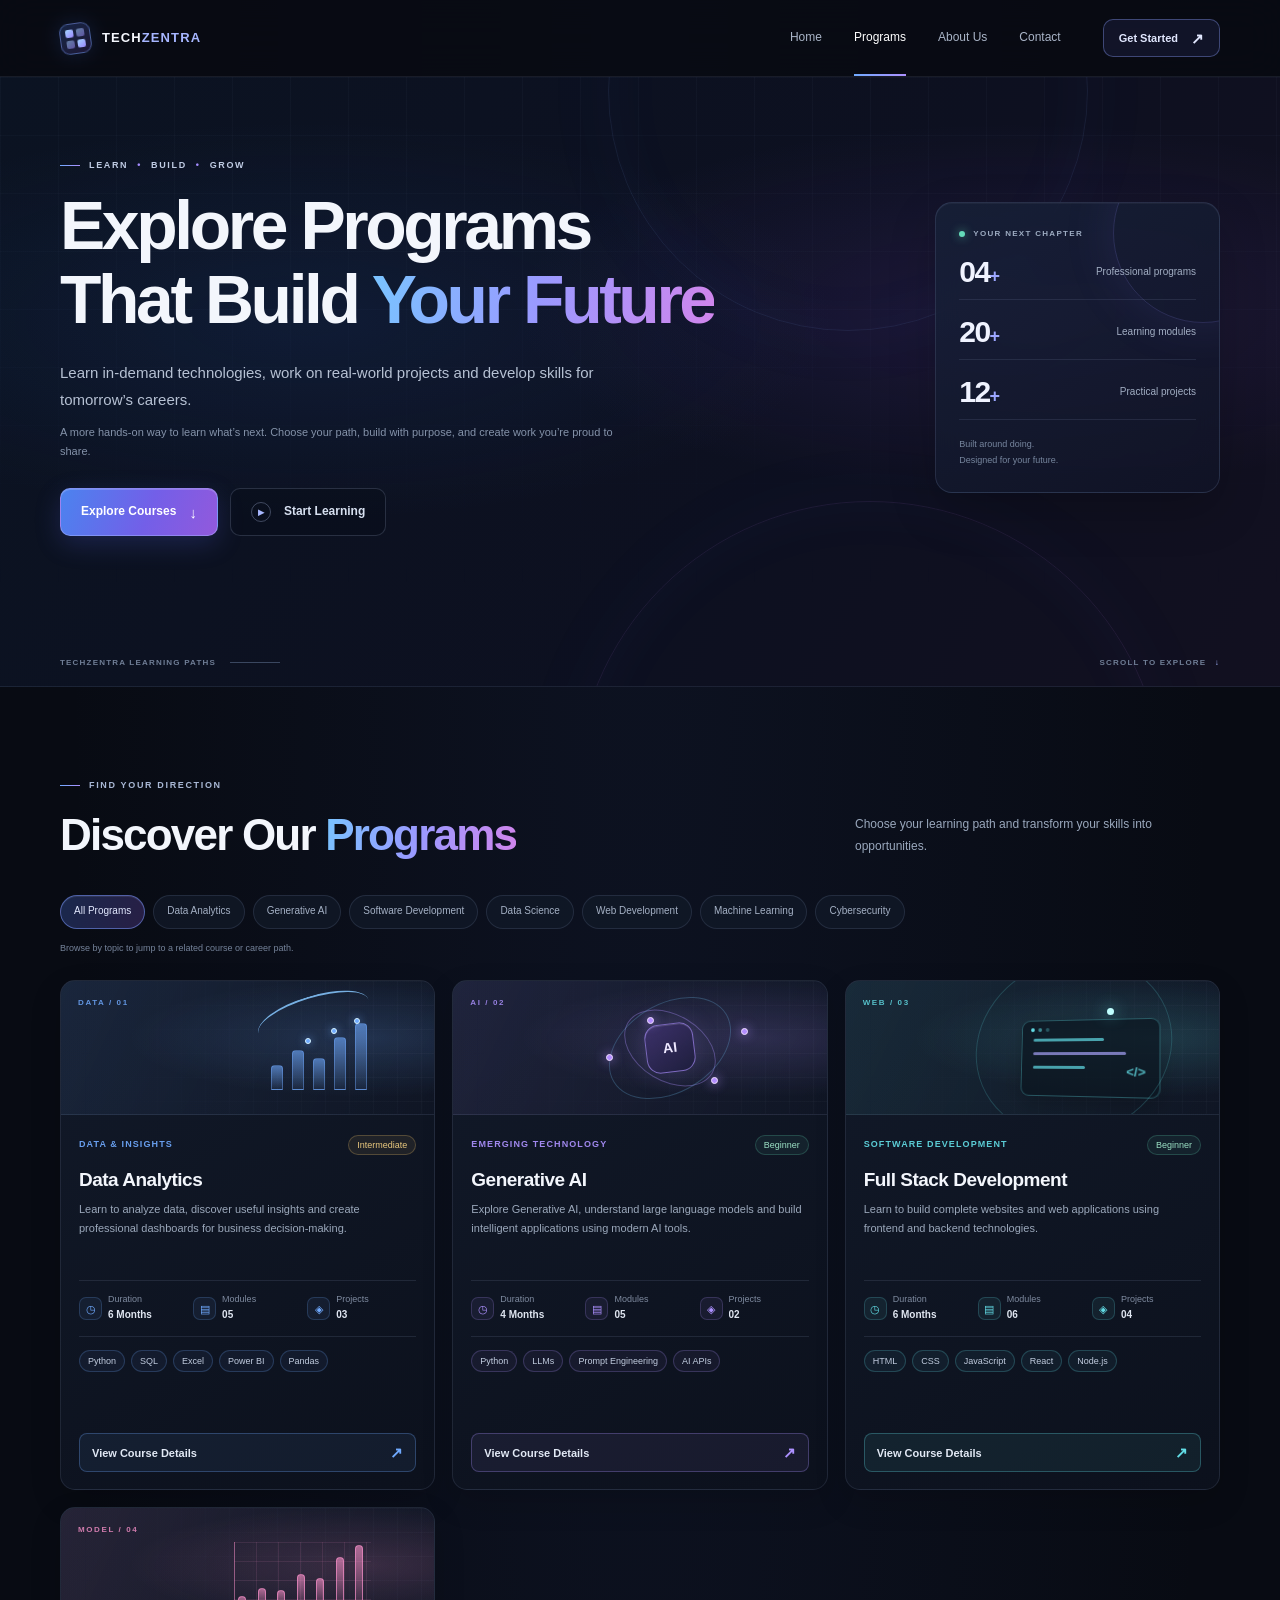
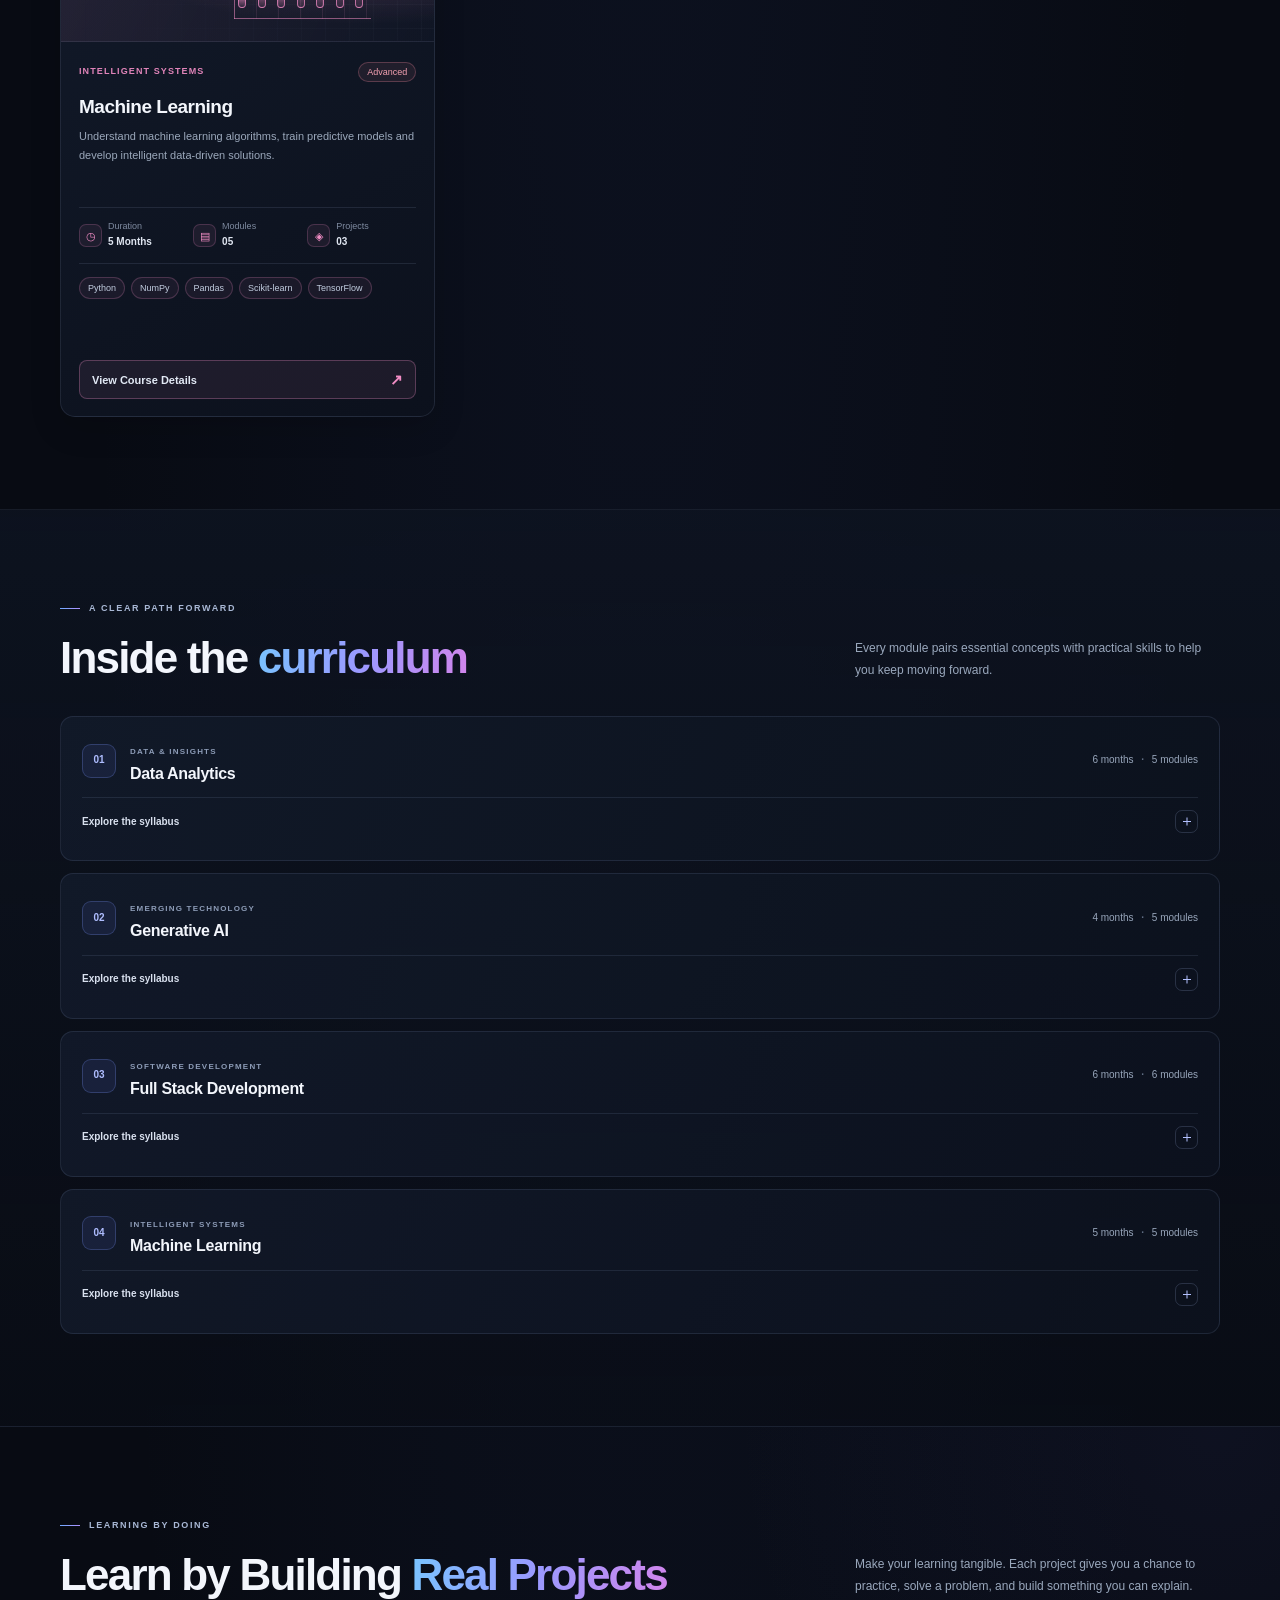
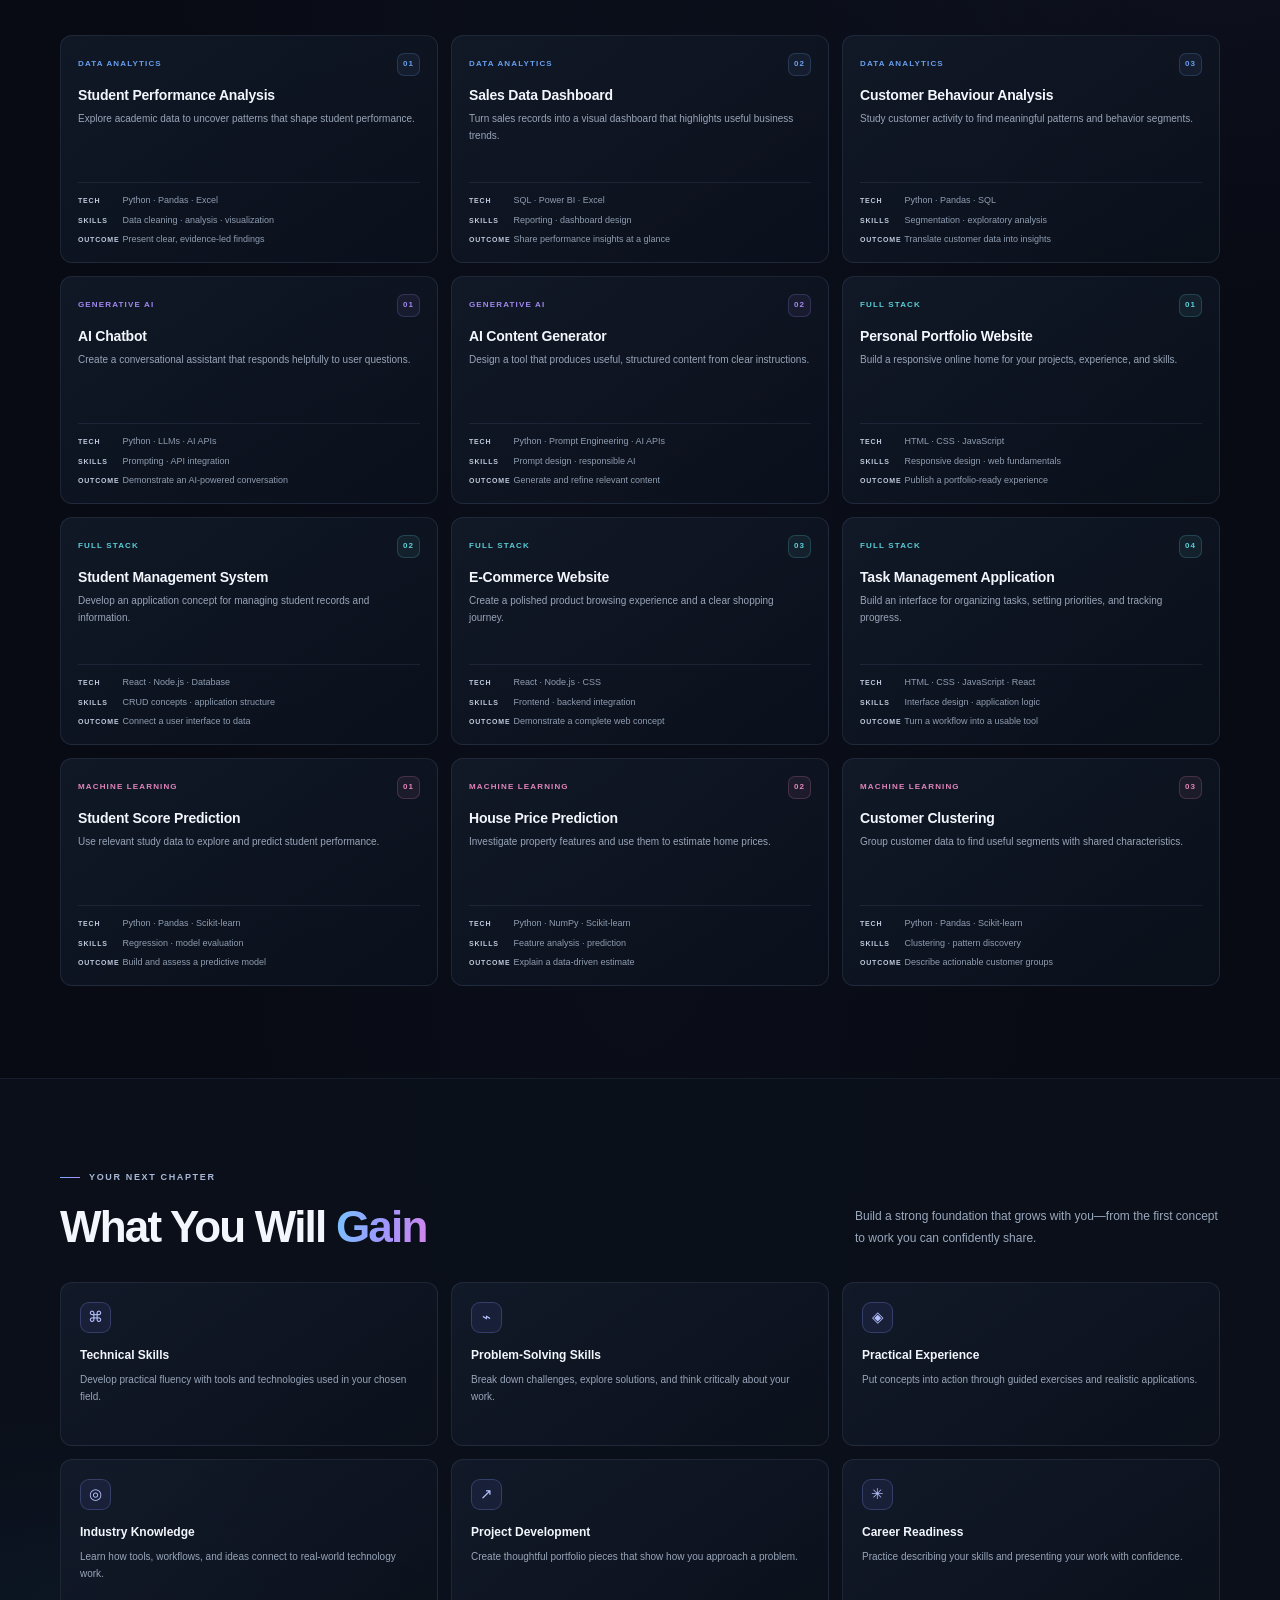
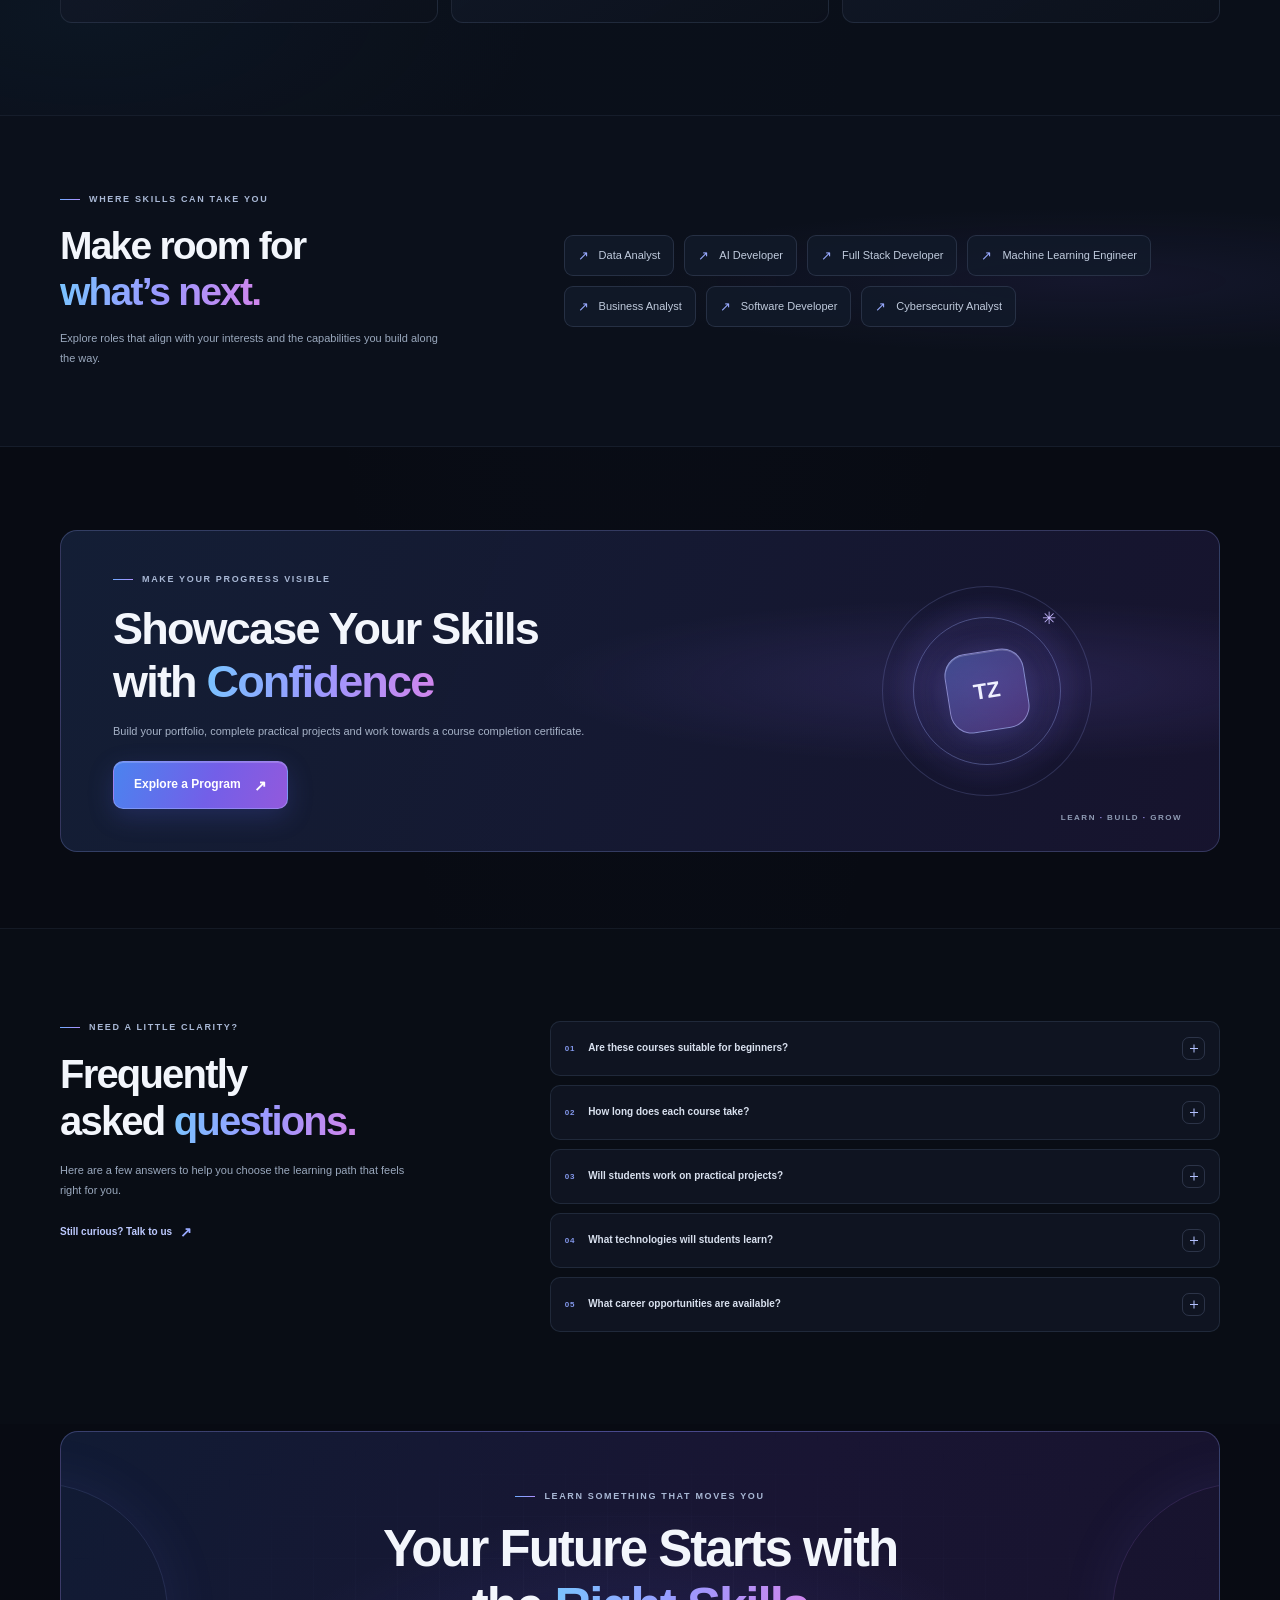
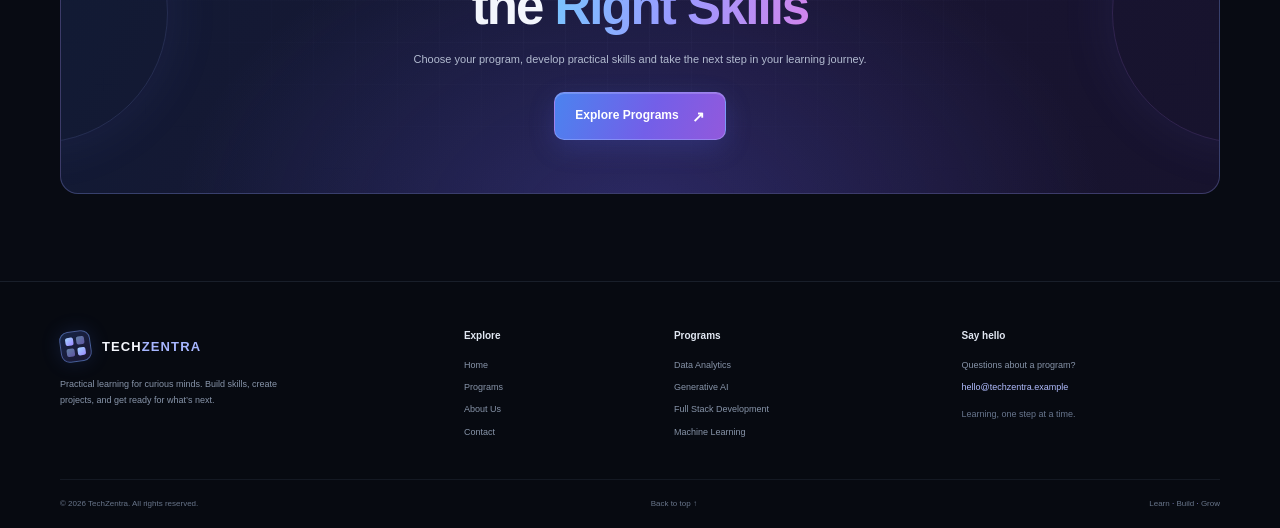
==== programs.html @ 1f3f2018 "Add files via upload" ====
<!DOCTYPE html>
<html lang="en">
<head>
  <meta charset="UTF-8">
  <meta name="viewport" content="width=device-width, initial-scale=1.0">
  <meta name="description" content="Explore TechZentra's career-focused programs in data analytics, generative AI, software development, and machine learning.">
  <title>Programs &amp; Courses | TechZentra</title>
  <link rel="stylesheet" href="style.css">
</head>
<body>
  <header class="site-header" id="top">
    <nav class="navigation container" aria-label="Main navigation">
      <a class="brand" href="#top" aria-label="TechZentra home">
        <span class="brand-symbol" aria-hidden="true"><span></span><span></span><span></span><span></span></span>
        <span class="brand-word">TECH<span>ZENTRA</span></span>
      </a>
      <div class="nav-links">
        <a href="#top">Home</a>
        <a class="nav-current" href="#programs" aria-current="page">Programs</a>
        <a href="#about">About Us</a>
        <a href="#contact">Contact</a>
      </div>
      <a class="button button-nav" href="#enroll">Get Started <span class="arrow" aria-hidden="true">↗</span></a>
    </nav>
  </header>

  <main>
    <section class="hero" aria-labelledby="hero-title">
      <div class="hero-orbit hero-orbit-one" aria-hidden="true"></div>
      <div class="hero-orbit hero-orbit-two" aria-hidden="true"></div>
      <div class="hero-grid-pattern" aria-hidden="true"></div>
      <div class="container hero-layout">
        <div class="hero-copy">
          <p class="eyebrow hero-eyebrow"><span class="eyebrow-line"></span> LEARN <span class="eyebrow-dot">•</span> BUILD <span class="eyebrow-dot">•</span> GROW</p>
          <h1 id="hero-title">Explore Programs<br>That Build <span class="gradient-text">Your Future</span></h1>
          <p class="hero-lede">Learn in-demand technologies, work on real-world projects and develop skills for tomorrow’s careers.</p>
          <p class="hero-support">A more hands-on way to learn what’s next. Choose your path, build with purpose, and create work you’re proud to share.</p>
          <div class="hero-actions">
            <a class="button button-primary" href="#programs">Explore Courses <span class="arrow" aria-hidden="true">↓</span></a>
            <a class="button button-quiet" href="#course-details"><span class="play-icon" aria-hidden="true">▶</span> Start Learning</a>
          </div>
        </div>
        <aside class="hero-aside" aria-label="TechZentra program statistics">
          <div class="aside-orbit" aria-hidden="true"></div>
          <div class="hero-aside-label"><span class="live-dot" aria-hidden="true"></span> YOUR NEXT CHAPTER</div>
          <div class="hero-stat">
            <strong>04<span>+</span></strong>
            <span>Professional programs</span>
          </div>
          <div class="hero-stat">
            <strong>20<span>+</span></strong>
            <span>Learning modules</span>
          </div>
          <div class="hero-stat">
            <strong>12<span>+</span></strong>
            <span>Practical projects</span>
          </div>
          <div class="aside-foot">Built around doing.<br>Designed for your future.</div>
        </aside>
      </div>
      <div class="container hero-bottom" aria-hidden="true">
        <span>TECHZENTRA LEARNING PATHS</span><span class="hero-bottom-line"></span><span>SCROLL TO EXPLORE <b>↓</b></span>
      </div>
    </section>

    <section class="section programs-section" id="programs" aria-labelledby="programs-title">
      <div class="container">
        <div class="section-heading">
          <div>
            <p class="eyebrow"><span class="eyebrow-line"></span> FIND YOUR DIRECTION</p>
            <h2 id="programs-title">Discover Our <span class="gradient-text">Programs</span></h2>
          </div>
          <p>Choose your learning path and transform your skills into opportunities.</p>
        </div>

        <nav class="category-nav" aria-label="Browse programs by learning area">
          <a class="category-pill category-active" href="#programs" aria-current="page">All Programs</a>
          <a class="category-pill" href="#data-analytics">Data Analytics</a>
          <a class="category-pill" href="#generative-ai">Generative AI</a>
          <a class="category-pill" href="#full-stack">Software Development</a>
          <a class="category-pill" href="#machine-learning">Data Science</a>
          <a class="category-pill" href="#full-stack">Web Development</a>
          <a class="category-pill" href="#machine-learning">Machine Learning</a>
          <a class="category-pill" href="#career-opportunities">Cybersecurity</a>
        </nav>
        <p class="category-note">Browse by topic to jump to a related course or career path.</p>

        <div class="course-grid">
          <article class="course-card course-blue">
            <div class="course-art course-art-analytics" aria-hidden="true">
              <span class="art-label">DATA / 01</span><span class="chart-bars"><i></i><i></i><i></i><i></i><i></i></span>
              <span class="chart-line"></span><span class="chart-point chart-point-one"></span><span class="chart-point chart-point-two"></span><span class="chart-point chart-point-three"></span>
            </div>
            <div class="course-card-body">
              <div class="course-kickers"><span class="course-category">DATA &amp; INSIGHTS</span><span class="level level-intermediate">Intermediate</span></div>
              <h3>Data Analytics</h3>
              <p class="course-description">Learn to analyze data, discover useful insights and create professional dashboards for business decision-making.</p>
              <div class="course-metrics">
                <div><span class="metric-icon" aria-hidden="true">◷</span><span><small>Duration</small><strong>6 Months</strong></span></div>
                <div><span class="metric-icon" aria-hidden="true">▤</span><span><small>Modules</small><strong>05</strong></span></div>
                <div><span class="metric-icon" aria-hidden="true">◈</span><span><small>Projects</small><strong>03</strong></span></div>
              </div>
              <div class="technology-list" aria-label="Technologies covered">
                <span>Python</span><span>SQL</span><span>Excel</span><span>Power BI</span><span>Pandas</span>
              </div>
              <a class="course-link" href="#data-analytics">View Course Details <span class="arrow" aria-hidden="true">↗</span></a>
            </div>
          </article>

          <article class="course-card course-violet">
            <div class="course-art course-art-ai" aria-hidden="true">
              <span class="art-label">AI / 02</span><span class="ai-core">AI</span><span class="ai-ring ai-ring-one"></span><span class="ai-ring ai-ring-two"></span>
              <span class="ai-node ai-node-one"></span><span class="ai-node ai-node-two"></span><span class="ai-node ai-node-three"></span><span class="ai-node ai-node-four"></span>
            </div>
            <div class="course-card-body">
              <div class="course-kickers"><span class="course-category">EMERGING TECHNOLOGY</span><span class="level level-beginner">Beginner</span></div>
              <h3>Generative AI</h3>
              <p class="course-description">Explore Generative AI, understand large language models and build intelligent applications using modern AI tools.</p>
              <div class="course-metrics">
                <div><span class="metric-icon" aria-hidden="true">◷</span><span><small>Duration</small><strong>4 Months</strong></span></div>
                <div><span class="metric-icon" aria-hidden="true">▤</span><span><small>Modules</small><strong>05</strong></span></div>
                <div><span class="metric-icon" aria-hidden="true">◈</span><span><small>Projects</small><strong>02</strong></span></div>
              </div>
              <div class="technology-list" aria-label="Technologies covered">
                <span>Python</span><span>LLMs</span><span>Prompt Engineering</span><span>AI APIs</span>
              </div>
              <a class="course-link" href="#generative-ai">View Course Details <span class="arrow" aria-hidden="true">↗</span></a>
            </div>
          </article>

          <article class="course-card course-cyan">
            <div class="course-art course-art-stack" aria-hidden="true">
              <span class="art-label">WEB / 03</span><span class="code-window"><b></b><i></i><i></i><i></i><em>&lt;/&gt;</em></span>
              <span class="stack-orbit"></span><span class="stack-spark"></span>
            </div>
            <div class="course-card-body">
              <div class="course-kickers"><span class="course-category">SOFTWARE DEVELOPMENT</span><span class="level level-beginner">Beginner</span></div>
              <h3>Full Stack Development</h3>
              <p class="course-description">Learn to build complete websites and web applications using frontend and backend technologies.</p>
              <div class="course-metrics">
                <div><span class="metric-icon" aria-hidden="true">◷</span><span><small>Duration</small><strong>6 Months</strong></span></div>
                <div><span class="metric-icon" aria-hidden="true">▤</span><span><small>Modules</small><strong>06</strong></span></div>
                <div><span class="metric-icon" aria-hidden="true">◈</span><span><small>Projects</small><strong>04</strong></span></div>
              </div>
              <div class="technology-list" aria-label="Technologies covered">
                <span>HTML</span><span>CSS</span><span>JavaScript</span><span>React</span><span>Node.js</span>
              </div>
              <a class="course-link" href="#full-stack">View Course Details <span class="arrow" aria-hidden="true">↗</span></a>
            </div>
          </article>

          <article class="course-card course-pink">
            <div class="course-art course-art-ml" aria-hidden="true">
              <span class="art-label">MODEL / 04</span><span class="ml-grid"></span><span class="ml-graph"><i></i><i></i><i></i><i></i><i></i><i></i><i></i></span>
              <span class="ml-axis"></span><span class="ml-axis ml-axis-y"></span>
            </div>
            <div class="course-card-body">
              <div class="course-kickers"><span class="course-category">INTELLIGENT SYSTEMS</span><span class="level level-advanced">Advanced</span></div>
              <h3>Machine Learning</h3>
              <p class="course-description">Understand machine learning algorithms, train predictive models and develop intelligent data-driven solutions.</p>
              <div class="course-metrics">
                <div><span class="metric-icon" aria-hidden="true">◷</span><span><small>Duration</small><strong>5 Months</strong></span></div>
                <div><span class="metric-icon" aria-hidden="true">▤</span><span><small>Modules</small><strong>05</strong></span></div>
                <div><span class="metric-icon" aria-hidden="true">◈</span><span><small>Projects</small><strong>03</strong></span></div>
              </div>
              <div class="technology-list" aria-label="Technologies covered">
                <span>Python</span><span>NumPy</span><span>Pandas</span><span>Scikit-learn</span><span>TensorFlow</span>
              </div>
              <a class="course-link" href="#machine-learning">View Course Details <span class="arrow" aria-hidden="true">↗</span></a>
            </div>
          </article>
        </div>
      </div>
    </section>

    <section class="section syllabus-section" id="course-details" aria-labelledby="syllabus-title">
      <div class="container">
        <div class="section-heading">
          <div>
            <p class="eyebrow"><span class="eyebrow-line"></span> A CLEAR PATH FORWARD</p>
            <h2 id="syllabus-title">Inside the <span class="gradient-text">curriculum</span></h2>
          </div>
          <p>Every module pairs essential concepts with practical skills to help you keep moving forward.</p>
        </div>

        <article class="syllabus-card" id="data-analytics">
          <div class="syllabus-card-heading">
            <span class="syllabus-number">01</span><div><span class="syllabus-category">DATA &amp; INSIGHTS</span><h3>Data Analytics</h3></div><span class="syllabus-length">6 months <b>·</b> 5 modules</span>
          </div>
          <details class="module-accordion">
            <summary><span>Explore the syllabus</span><span class="accordion-toggle" aria-hidden="true"></span></summary>
            <ol class="module-list">
              <li><span><strong>Introduction to Data Analytics</strong><small>Get to know the analytics workflow, data types, and how organizations use information to make decisions.</small></span></li>
              <li><span><strong>Python Programming for Data Analysis</strong><small>Learn Python fundamentals and use code to inspect, organize, and analyze datasets.</small></span></li>
              <li><span><strong>SQL and Database Management</strong><small>Query relational data, combine tables, and understand the foundations of database management.</small></span></li>
              <li><span><strong>Data Cleaning and Processing</strong><small>Prepare reliable datasets by handling missing values, inconsistencies, and common data issues.</small></span></li>
              <li><span><strong>Data Visualization using Power BI</strong><small>Turn findings into clear visuals and build dashboards that communicate useful insights.</small></span></li>
            </ol>
          </details>
        </article>

        <article class="syllabus-card" id="generative-ai">
          <div class="syllabus-card-heading">
            <span class="syllabus-number">02</span><div><span class="syllabus-category">EMERGING TECHNOLOGY</span><h3>Generative AI</h3></div><span class="syllabus-length">4 months <b>·</b> 5 modules</span>
          </div>
          <details class="module-accordion">
            <summary><span>Explore the syllabus</span><span class="accordion-toggle" aria-hidden="true"></span></summary>
            <ol class="module-list">
              <li><span><strong>Introduction to Artificial Intelligence</strong><small>Explore foundational AI concepts, common applications, capabilities, and responsible use.</small></span></li>
              <li><span><strong>Python for AI</strong><small>Practice the Python fundamentals used to work with AI tools, data, and application logic.</small></span></li>
              <li><span><strong>Large Language Models</strong><small>Understand how language models work, what they can do, and where their limitations lie.</small></span></li>
              <li><span><strong>Prompt Engineering</strong><small>Write and refine instructions to guide AI models toward useful, consistent responses.</small></span></li>
              <li><span><strong>Building AI Applications</strong><small>Bring concepts together to create useful applications powered by modern AI tools.</small></span></li>
            </ol>
          </details>
        </article>

        <article class="syllabus-card" id="full-stack">
          <div class="syllabus-card-heading">
            <span class="syllabus-number">03</span><div><span class="syllabus-category">SOFTWARE DEVELOPMENT</span><h3>Full Stack Development</h3></div><span class="syllabus-length">6 months <b>·</b> 6 modules</span>
          </div>
          <details class="module-accordion">
            <summary><span>Explore the syllabus</span><span class="accordion-toggle" aria-hidden="true"></span></summary>
            <ol class="module-list">
              <li><span><strong>HTML Fundamentals</strong><small>Structure accessible web pages using semantic HTML and well-organized document markup.</small></span></li>
              <li><span><strong>CSS Styling</strong><small>Style responsive interfaces with layout systems, typography, color, and reusable CSS.</small></span></li>
              <li><span><strong>JavaScript Programming</strong><small>Build a foundation in variables, functions, data structures, and browser-based programming.</small></span></li>
              <li><span><strong>React Development</strong><small>Organize user interfaces into reusable components and learn the core ideas behind React.</small></span></li>
              <li><span><strong>Backend Development</strong><small>Explore server-side application concepts, routes, and communication between services.</small></span></li>
              <li><span><strong>Database and Deployment</strong><small>Understand data persistence and the steps involved in preparing an application for release.</small></span></li>
            </ol>
          </details>
        </article>

        <article class="syllabus-card" id="machine-learning">
          <div class="syllabus-card-heading">
            <span class="syllabus-number">04</span><div><span class="syllabus-category">INTELLIGENT SYSTEMS</span><h3>Machine Learning</h3></div><span class="syllabus-length">5 months <b>·</b> 5 modules</span>
          </div>
          <details class="module-accordion">
            <summary><span>Explore the syllabus</span><span class="accordion-toggle" aria-hidden="true"></span></summary>
            <ol class="module-list">
              <li><span><strong>Introduction to Machine Learning</strong><small>Learn the core ideas behind machine learning and how models learn patterns from data.</small></span></li>
              <li><span><strong>Python for Machine Learning</strong><small>Use Python and common data libraries to prepare inputs for a machine learning workflow.</small></span></li>
              <li><span><strong>Supervised Learning</strong><small>Explore models that learn from labeled examples to classify outcomes and make predictions.</small></span></li>
              <li><span><strong>Unsupervised Learning</strong><small>Discover approaches for finding structure and useful groupings in unlabeled data.</small></span></li>
              <li><span><strong>Model Evaluation</strong><small>Assess model performance, interpret evaluation measures, and understand trade-offs.</small></span></li>
            </ol>
          </details>
        </article>
      </div>
    </section>

    <section class="section projects-section" id="projects" aria-labelledby="projects-title">
      <div class="container">
        <div class="section-heading">
          <div>
            <p class="eyebrow"><span class="eyebrow-line"></span> LEARNING BY DOING</p>
            <h2 id="projects-title">Learn by Building <span class="gradient-text">Real Projects</span></h2>
          </div>
          <p>Make your learning tangible. Each project gives you a chance to practice, solve a problem, and build something you can explain.</p>
        </div>

        <div class="project-grid">
          <article class="project-card project-blue"><span class="project-course">DATA ANALYTICS <span>01</span></span><h3>Student Performance Analysis</h3><p>Explore academic data to uncover patterns that shape student performance.</p><div class="project-details"><span><b>TECH</b> Python · Pandas · Excel</span><span><b>SKILLS</b> Data cleaning · analysis · visualization</span><span><b>OUTCOME</b> Present clear, evidence-led findings</span></div></article>
          <article class="project-card project-blue"><span class="project-course">DATA ANALYTICS <span>02</span></span><h3>Sales Data Dashboard</h3><p>Turn sales records into a visual dashboard that highlights useful business trends.</p><div class="project-details"><span><b>TECH</b> SQL · Power BI · Excel</span><span><b>SKILLS</b> Reporting · dashboard design</span><span><b>OUTCOME</b> Share performance insights at a glance</span></div></article>
          <article class="project-card project-blue"><span class="project-course">DATA ANALYTICS <span>03</span></span><h3>Customer Behaviour Analysis</h3><p>Study customer activity to find meaningful patterns and behavior segments.</p><div class="project-details"><span><b>TECH</b> Python · Pandas · SQL</span><span><b>SKILLS</b> Segmentation · exploratory analysis</span><span><b>OUTCOME</b> Translate customer data into insights</span></div></article>
          <article class="project-card project-violet"><span class="project-course">GENERATIVE AI <span>01</span></span><h3>AI Chatbot</h3><p>Create a conversational assistant that responds helpfully to user questions.</p><div class="project-details"><span><b>TECH</b> Python · LLMs · AI APIs</span><span><b>SKILLS</b> Prompting · API integration</span><span><b>OUTCOME</b> Demonstrate an AI-powered conversation</span></div></article>
          <article class="project-card project-violet"><span class="project-course">GENERATIVE AI <span>02</span></span><h3>AI Content Generator</h3><p>Design a tool that produces useful, structured content from clear instructions.</p><div class="project-details"><span><b>TECH</b> Python · Prompt Engineering · AI APIs</span><span><b>SKILLS</b> Prompt design · responsible AI</span><span><b>OUTCOME</b> Generate and refine relevant content</span></div></article>
          <article class="project-card project-cyan"><span class="project-course">FULL STACK <span>01</span></span><h3>Personal Portfolio Website</h3><p>Build a responsive online home for your projects, experience, and skills.</p><div class="project-details"><span><b>TECH</b> HTML · CSS · JavaScript</span><span><b>SKILLS</b> Responsive design · web fundamentals</span><span><b>OUTCOME</b> Publish a portfolio-ready experience</span></div></article>
          <article class="project-card project-cyan"><span class="project-course">FULL STACK <span>02</span></span><h3>Student Management System</h3><p>Develop an application concept for managing student records and information.</p><div class="project-details"><span><b>TECH</b> React · Node.js · Database</span><span><b>SKILLS</b> CRUD concepts · application structure</span><span><b>OUTCOME</b> Connect a user interface to data</span></div></article>
          <article class="project-card project-cyan"><span class="project-course">FULL STACK <span>03</span></span><h3>E-Commerce Website</h3><p>Create a polished product browsing experience and a clear shopping journey.</p><div class="project-details"><span><b>TECH</b> React · Node.js · CSS</span><span><b>SKILLS</b> Frontend · backend integration</span><span><b>OUTCOME</b> Demonstrate a complete web concept</span></div></article>
          <article class="project-card project-cyan"><span class="project-course">FULL STACK <span>04</span></span><h3>Task Management Application</h3><p>Build an interface for organizing tasks, setting priorities, and tracking progress.</p><div class="project-details"><span><b>TECH</b> HTML · CSS · JavaScript · React</span><span><b>SKILLS</b> Interface design · application logic</span><span><b>OUTCOME</b> Turn a workflow into a usable tool</span></div></article>
          <article class="project-card project-pink"><span class="project-course">MACHINE LEARNING <span>01</span></span><h3>Student Score Prediction</h3><p>Use relevant study data to explore and predict student performance.</p><div class="project-details"><span><b>TECH</b> Python · Pandas · Scikit-learn</span><span><b>SKILLS</b> Regression · model evaluation</span><span><b>OUTCOME</b> Build and assess a predictive model</span></div></article>
          <article class="project-card project-pink"><span class="project-course">MACHINE LEARNING <span>02</span></span><h3>House Price Prediction</h3><p>Investigate property features and use them to estimate home prices.</p><div class="project-details"><span><b>TECH</b> Python · NumPy · Scikit-learn</span><span><b>SKILLS</b> Feature analysis · prediction</span><span><b>OUTCOME</b> Explain a data-driven estimate</span></div></article>
          <article class="project-card project-pink"><span class="project-course">MACHINE LEARNING <span>03</span></span><h3>Customer Clustering</h3><p>Group customer data to find useful segments with shared characteristics.</p><div class="project-details"><span><b>TECH</b> Python · Pandas · Scikit-learn</span><span><b>SKILLS</b> Clustering · pattern discovery</span><span><b>OUTCOME</b> Describe actionable customer groups</span></div></article>
        </div>
      </div>
    </section>

    <section class="section outcomes-section" id="about" aria-labelledby="outcomes-title">
      <div class="container">
        <div class="section-heading">
          <div><p class="eyebrow"><span class="eyebrow-line"></span> YOUR NEXT CHAPTER</p><h2 id="outcomes-title">What You Will <span class="gradient-text">Gain</span></h2></div>
          <p>Build a strong foundation that grows with you—from the first concept to work you can confidently share.</p>
        </div>
        <div class="outcomes-grid">
          <article class="outcome-card"><span class="outcome-icon" aria-hidden="true">⌘</span><h3>Technical Skills</h3><p>Develop practical fluency with tools and technologies used in your chosen field.</p></article>
          <article class="outcome-card"><span class="outcome-icon" aria-hidden="true">⌁</span><h3>Problem-Solving Skills</h3><p>Break down challenges, explore solutions, and think critically about your work.</p></article>
          <article class="outcome-card"><span class="outcome-icon" aria-hidden="true">◈</span><h3>Practical Experience</h3><p>Put concepts into action through guided exercises and realistic applications.</p></article>
          <article class="outcome-card"><span class="outcome-icon" aria-hidden="true">◎</span><h3>Industry Knowledge</h3><p>Learn how tools, workflows, and ideas connect to real-world technology work.</p></article>
          <article class="outcome-card"><span class="outcome-icon" aria-hidden="true">↗</span><h3>Project Development</h3><p>Create thoughtful portfolio pieces that show how you approach a problem.</p></article>
          <article class="outcome-card"><span class="outcome-icon" aria-hidden="true">✳</span><h3>Career Readiness</h3><p>Practice describing your skills and presenting your work with confidence.</p></article>
        </div>
      </div>
    </section>

    <section class="section career-section" id="career-opportunities" aria-labelledby="careers-title">
      <div class="container career-layout">
        <div class="career-intro">
          <p class="eyebrow"><span class="eyebrow-line"></span> WHERE SKILLS CAN TAKE YOU</p>
          <h2 id="careers-title">Make room for <span class="gradient-text">what’s next.</span></h2>
          <p>Explore roles that align with your interests and the capabilities you build along the way.</p>
        </div>
        <div class="career-list" aria-label="Potential career paths">
          <span class="career-pill"><i aria-hidden="true">↗</i> Data Analyst</span>
          <span class="career-pill"><i aria-hidden="true">↗</i> AI Developer</span>
          <span class="career-pill"><i aria-hidden="true">↗</i> Full Stack Developer</span>
          <span class="career-pill"><i aria-hidden="true">↗</i> Machine Learning Engineer</span>
          <span class="career-pill"><i aria-hidden="true">↗</i> Business Analyst</span>
          <span class="career-pill"><i aria-hidden="true">↗</i> Software Developer</span>
          <span class="career-pill"><i aria-hidden="true">↗</i> Cybersecurity Analyst</span>
        </div>
      </div>
    </section>

    <section class="section certificate-section" aria-labelledby="certificate-title">
      <div class="container">
        <div class="certificate-card">
          <div class="certificate-decoration" aria-hidden="true"><span class="certificate-seal">TZ</span><span class="certificate-ring"></span><span class="certificate-glint">✳</span></div>
          <div class="certificate-copy">
            <p class="eyebrow"><span class="eyebrow-line"></span> MAKE YOUR PROGRESS VISIBLE</p>
            <h2 id="certificate-title">Showcase Your Skills<br>with <span class="gradient-text">Confidence</span></h2>
            <p>Build your portfolio, complete practical projects and work towards a course completion certificate.</p>
            <a class="button button-primary" href="#enroll">Explore a Program <span class="arrow" aria-hidden="true">↗</span></a>
          </div>
          <div class="certificate-caption">LEARN <span>·</span> BUILD <span>·</span> GROW</div>
        </div>
      </div>
    </section>

    <section class="section faq-section" id="faq" aria-labelledby="faq-title">
      <div class="container faq-layout">
        <div class="faq-intro">
          <p class="eyebrow"><span class="eyebrow-line"></span> NEED A LITTLE CLARITY?</p>
          <h2 id="faq-title">Frequently asked <span class="gradient-text">questions.</span></h2>
          <p>Here are a few answers to help you choose the learning path that feels right for you.</p>
          <a class="inline-link" href="#contact">Still curious? Talk to us <span aria-hidden="true">↗</span></a>
        </div>
        <div class="faq-list">
          <details class="faq-item"><summary><span class="faq-number">01</span><span>Are these courses suitable for beginners?</span><span class="accordion-toggle" aria-hidden="true"></span></summary><p>Generative AI and Full Stack Development are marked beginner level. Data Analytics is intermediate, and Machine Learning is advanced. Check each course overview to find the best starting point for your experience.</p></details>
          <details class="faq-item"><summary><span class="faq-number">02</span><span>How long does each course take?</span><span class="accordion-toggle" aria-hidden="true"></span></summary><p>Data Analytics and Full Stack Development are 6 months each, Generative AI is 4 months, and Machine Learning is 5 months.</p></details>
          <details class="faq-item"><summary><span class="faq-number">03</span><span>Will students work on practical projects?</span><span class="accordion-toggle" aria-hidden="true"></span></summary><p>Yes. Each program includes practical projects designed to help you apply key concepts and develop work you can present in a portfolio.</p></details>
          <details class="faq-item"><summary><span class="faq-number">04</span><span>What technologies will students learn?</span><span class="accordion-toggle" aria-hidden="true"></span></summary><p>Technology varies by program and includes Python, SQL, Excel, Power BI, AI tools, HTML, CSS, JavaScript, React, Node.js, NumPy, Pandas, Scikit-learn, and TensorFlow.</p></details>
          <details class="faq-item"><summary><span class="faq-number">05</span><span>What career opportunities are available?</span><span class="accordion-toggle" aria-hidden="true"></span></summary><p>Potential paths include data analyst, AI developer, full stack developer, machine learning engineer, business analyst, software developer, and cybersecurity analyst. Specific opportunities depend on your skills and experience.</p></details>
        </div>
      </div>
    </section>

    <section class="section enroll-section" id="enroll" aria-labelledby="enroll-title">
      <div class="container">
        <div class="enroll-card">
          <div class="enroll-orb enroll-orb-left" aria-hidden="true"></div><div class="enroll-orb enroll-orb-right" aria-hidden="true"></div>
          <p class="eyebrow"><span class="eyebrow-line"></span> LEARN SOMETHING THAT MOVES YOU</p>
          <h2 id="enroll-title">Your Future Starts with<br>the <span class="gradient-text">Right Skills</span></h2>
          <p>Choose your program, develop practical skills and take the next step in your learning journey.</p>
          <a class="button button-primary" href="#programs">Explore Programs <span class="arrow" aria-hidden="true">↗</span></a>
        </div>
      </div>
    </section>
  </main>

  <footer class="site-footer" id="contact">
    <div class="container footer-main">
      <div class="footer-brand-column">
        <a class="brand" href="#top" aria-label="TechZentra home">
          <span class="brand-symbol" aria-hidden="true"><span></span><span></span><span></span><span></span></span>
          <span class="brand-word">TECH<span>ZENTRA</span></span>
        </a>
        <p>Practical learning for curious minds. Build skills, create projects, and get ready for what’s next.</p>
      </div>
      <div class="footer-column"><h2>Explore</h2><a href="#top">Home</a><a href="#programs">Programs</a><a href="#about">About Us</a><a href="#contact">Contact</a></div>
      <div class="footer-column"><h2>Programs</h2><a href="#data-analytics">Data Analytics</a><a href="#generative-ai">Generative AI</a><a href="#full-stack">Full Stack Development</a><a href="#machine-learning">Machine Learning</a></div>
      <div class="footer-column footer-contact"><h2>Say hello</h2><p>Questions about a program?</p><a href="mailto:hello@techzentra.example">hello@techzentra.example</a><span>Learning, one step at a time.</span></div>
    </div>
    <div class="container footer-bottom"><span>© 2026 TechZentra. All rights reserved.</span><a href="#top">Back to top ↑</a><span>Learn <i>·</i> Build <i>·</i> Grow</span></div>
  </footer>
</body>
</html>
---- style.css ----
:root {
  color-scheme: dark;
  --page: #080b13;
  --page-raised: #0c1120;
  --surface: #101725;
  --surface-soft: #0d1421;
  --text: #f3f6fc;
  --muted: #9aa8bd;
  --quiet: #718099;
  --line: rgba(160, 179, 218, 0.13);
  --blue: #70aaff;
  --violet: #ad91ff;
  --cyan: #62dce5;
  --pink: #f28dc5;
  --content-width: 1160px;
}

* {
  box-sizing: border-box;
}

html {
  scroll-behavior: smooth;
  scroll-padding-top: 92px;
}

body {
  margin: 0;
  overflow-x: hidden;
  background:
    radial-gradient(ellipse at 50% 0, rgba(47, 67, 133, 0.13), transparent 36rem),
    var(--page);
  color: var(--text);
  font-family: Inter, "Segoe UI", "Helvetica Neue", Arial, sans-serif;
  font-size: 15px;
  line-height: 1.65;
  -webkit-font-smoothing: antialiased;
}

a {
  color: inherit;
  text-decoration: none;
}

a:focus-visible,
summary:focus-visible {
  outline: 2px solid #a9c5ff;
  outline-offset: 4px;
  border-radius: 5px;
}

::selection {
  background: rgba(125, 134, 255, 0.38);
  color: #fff;
}

.container {
  width: min(var(--content-width), calc(100% - 48px));
  margin-inline: auto;
}

.site-header {
  position: sticky;
  z-index: 20;
  top: 0;
  border-bottom: 1px solid rgba(171, 188, 223, 0.1);
  background: rgba(8, 11, 19, 0.88);
  backdrop-filter: blur(18px);
}

.navigation {
  display: flex;
  min-height: 76px;
  align-items: center;
  gap: 42px;
}

.brand {
  display: inline-flex;
  flex: 0 0 auto;
  align-items: center;
  gap: 11px;
}

.brand-symbol {
  position: relative;
  display: grid;
  width: 31px;
  height: 31px;
  grid-template: repeat(2, 1fr) / repeat(2, 1fr);
  gap: 3px;
  padding: 5px;
  overflow: hidden;
  border: 1px solid rgba(123, 164, 255, 0.48);
  border-radius: 9px;
  background: linear-gradient(145deg, rgba(70, 126, 235, 0.24), rgba(138, 82, 222, 0.17));
  box-shadow: 0 0 20px rgba(90, 125, 255, 0.15);
  transform: rotate(-8deg);
}

.brand-symbol span {
  border-radius: 2px;
  background: linear-gradient(145deg, #a4d5ff, #9b87ff);
}

.brand-symbol span:nth-child(2),
.brand-symbol span:nth-child(3) {
  opacity: 0.53;
}

.brand-word {
  color: #f5f7fd;
  font-size: 13px;
  font-weight: 800;
  letter-spacing: 1.1px;
}

.brand-word span {
  color: #a7b6ff;
}

.nav-links {
  display: flex;
  align-items: center;
  gap: 32px;
  margin-left: auto;
}

.nav-links a {
  position: relative;
  padding-block: 9px;
  color: #aab5c8;
  font-size: 12px;
  transition: color 180ms ease;
}

.nav-links a:hover,
.nav-links a.nav-current {
  color: #fff;
}

.nav-links a.nav-current::after {
  position: absolute;
  right: 0;
  bottom: -19px;
  left: 0;
  height: 2px;
  background: linear-gradient(90deg, var(--blue), var(--violet));
  content: "";
}

.button {
  display: inline-flex;
  min-height: 48px;
  align-items: center;
  justify-content: center;
  gap: 13px;
  padding: 0 20px;
  border: 1px solid transparent;
  border-radius: 10px;
  font-size: 12px;
  font-weight: 700;
  transition: transform 180ms ease, box-shadow 180ms ease, border-color 180ms ease, background 180ms ease;
}

.button:hover {
  transform: translateY(-2px);
}

.button-nav {
  min-height: 38px;
  padding-inline: 15px;
  border-color: rgba(142, 161, 255, 0.37);
  background: rgba(91, 103, 193, 0.12);
  color: #e2e8ff;
  font-size: 11px;
}

.button-nav:hover {
  border-color: rgba(165, 176, 255, 0.67);
  background: rgba(91, 103, 193, 0.22);
}

.arrow {
  font-size: 15px;
  line-height: 1;
}

.button-primary {
  border-color: rgba(175, 179, 255, 0.46);
  background: linear-gradient(110deg, #4b83ef 0%, #735fe8 56%, #9259dc 100%);
  box-shadow: 0 8px 26px rgba(80, 95, 220, 0.23), inset 0 1px rgba(255, 255, 255, 0.18);
  color: #fff;
}

.button-primary:hover {
  box-shadow: 0 12px 32px rgba(91, 99, 231, 0.35), inset 0 1px rgba(255, 255, 255, 0.25);
}

.hero {
  position: relative;
  min-height: 610px;
  overflow: hidden;
  border-bottom: 1px solid rgba(163, 183, 226, 0.1);
  background:
    radial-gradient(ellipse at 24% 40%, rgba(32, 73, 143, 0.18), transparent 33rem),
    radial-gradient(ellipse at 79% 38%, rgba(109, 67, 190, 0.16), transparent 31rem),
    linear-gradient(120deg, #0b1322, #0d1020 61%, #121020);
}

.hero-grid-pattern {
  position: absolute;
  inset: 0;
  background-image: linear-gradient(rgba(159, 182, 232, 0.035) 1px, transparent 1px), linear-gradient(90deg, rgba(159, 182, 232, 0.035) 1px, transparent 1px);
  background-size: 58px 58px;
  mask-image: linear-gradient(to bottom, black, transparent 88%);
  pointer-events: none;
}

.hero-orbit {
  position: absolute;
  width: 480px;
  height: 480px;
  border: 1px solid rgba(117, 153, 241, 0.1);
  border-radius: 50%;
  box-shadow: inset 0 0 65px rgba(99, 126, 244, 0.04), 0 0 90px rgba(89, 107, 221, 0.035);
  pointer-events: none;
}

.hero-orbit-one {
  top: -226px;
  right: 15%;
}

.hero-orbit-two {
  right: 9%;
  bottom: -405px;
  width: 590px;
  height: 590px;
  border-color: rgba(171, 120, 244, 0.1);
}

.hero-layout {
  position: relative;
  z-index: 1;
  display: grid;
  min-height: 555px;
  grid-template-columns: minmax(0, 1.48fr) minmax(255px, 0.52fr);
  align-items: center;
  gap: 65px;
  padding-block: 73px 87px;
}

.hero-copy {
  max-width: 725px;
}

.eyebrow {
  display: flex;
  align-items: center;
  gap: 9px;
  margin: 0 0 17px;
  color: #a9b8d5;
  font-size: 9px;
  font-weight: 750;
  letter-spacing: 1.65px;
  line-height: 1.45;
}

.eyebrow-line {
  display: inline-block;
  width: 20px;
  height: 1px;
  background: linear-gradient(90deg, var(--blue), var(--violet));
}

.hero-eyebrow {
  color: #c0cce4;
}

.eyebrow-dot {
  color: #a58dff;
}

h1,
h2,
h3,
p {
  margin-top: 0;
}

h1,
h2,
h3 {
  text-wrap: balance;
}

.hero h1 {
  margin: 0;
  font-size: clamp(45px, 5.3vw, 70px);
  font-weight: 730;
  letter-spacing: -3.4px;
  line-height: 1.09;
}

.gradient-text {
  background: linear-gradient(100deg, #79c4ff 0%, #9a99ff 49%, #d185ec 100%);
  background-clip: text;
  -webkit-text-fill-color: transparent;
}

.hero-lede {
  max-width: 590px;
  margin: 22px 0 10px;
  color: #b6c1d3;
  font-size: 15px;
  line-height: 1.8;
}

.hero-support {
  max-width: 580px;
  margin: 0;
  color: #8492a9;
  font-size: 11px;
  line-height: 1.8;
}

.hero-actions {
  display: flex;
  flex-wrap: wrap;
  gap: 12px;
  margin-top: 26px;
}

.button-quiet {
  border-color: rgba(165, 181, 216, 0.2);
  background: rgba(9, 14, 25, 0.42);
  color: #d7e0f0;
}

.button-quiet:hover {
  border-color: rgba(154, 174, 231, 0.45);
  background: rgba(20, 28, 46, 0.68);
}

.play-icon {
  display: grid;
  width: 20px;
  height: 20px;
  place-items: center;
  border: 1px solid rgba(167, 183, 220, 0.34);
  border-radius: 50%;
  color: #a8b8ff;
  font-size: 8px;
}

.hero-aside {
  position: relative;
  display: grid;
  gap: 17px;
  padding: 24px 23px;
  overflow: hidden;
  border: 1px solid rgba(150, 169, 219, 0.17);
  border-radius: 17px;
  background: linear-gradient(145deg, rgba(23, 34, 57, 0.78), rgba(17, 20, 39, 0.77));
  box-shadow: 0 18px 48px rgba(0, 0, 0, 0.2), inset 0 1px rgba(255, 255, 255, 0.04);
  backdrop-filter: blur(12px);
}

.aside-orbit {
  position: absolute;
  top: -60px;
  right: -74px;
  width: 180px;
  height: 180px;
  border: 1px solid rgba(145, 137, 255, 0.18);
  border-radius: 50%;
  box-shadow: 0 0 54px rgba(114, 110, 228, 0.12);
  pointer-events: none;
}

.hero-aside-label {
  position: relative;
  display: flex;
  align-items: center;
  gap: 8px;
  color: #9eacc2;
  font-size: 8px;
  font-weight: 750;
  letter-spacing: 1.3px;
}

.live-dot {
  width: 6px;
  height: 6px;
  border-radius: 50%;
  background: #64dbb9;
  box-shadow: 0 0 10px rgba(100, 219, 185, 0.75);
}

.hero-stat {
  position: relative;
  display: flex;
  align-items: center;
  justify-content: space-between;
  gap: 10px;
  padding-bottom: 12px;
  border-bottom: 1px solid rgba(163, 180, 218, 0.12);
}

.hero-stat strong {
  color: #f0f3ff;
  font-size: 30px;
  font-weight: 700;
  letter-spacing: -1.6px;
  line-height: 1;
}

.hero-stat strong span {
  color: #9ca6ff;
  font-size: 18px;
}

.hero-stat > span {
  color: #a2aec3;
  font-size: 10px;
  text-align: right;
}

.aside-foot {
  color: #77869e;
  font-size: 9px;
  line-height: 1.7;
}

.hero-bottom {
  position: absolute;
  right: 0;
  bottom: 17px;
  left: 0;
  display: flex;
  align-items: center;
  gap: 14px;
  color: #707e96;
  font-size: 8px;
  font-weight: 700;
  letter-spacing: 1.2px;
}

.hero-bottom-line {
  width: 50px;
  height: 1px;
  background: #3a4760;
}

.hero-bottom span:last-child {
  margin-left: auto;
}

.hero-bottom b {
  margin-left: 5px;
  color: #a4b4ff;
}

.section {
  padding-block: 92px;
}

.section-heading {
  display: flex;
  align-items: end;
  justify-content: space-between;
  gap: 38px;
  margin-bottom: 30px;
}

.section-heading h2,
.career-intro h2,
.faq-intro h2 {
  max-width: 660px;
  margin: 0;
  font-size: clamp(31px, 3.7vw, 44px);
  font-weight: 700;
  letter-spacing: -1.8px;
  line-height: 1.17;
}

.section-heading > p {
  max-width: 365px;
  margin: 0 0 3px;
  color: var(--muted);
  font-size: 12px;
  line-height: 1.85;
}

.category-nav {
  display: flex;
  flex-wrap: wrap;
  gap: 8px;
  padding: 4px 0;
}

.category-pill {
  display: inline-flex;
  min-height: 34px;
  align-items: center;
  justify-content: center;
  padding: 0 13px;
  border: 1px solid rgba(157, 176, 216, 0.14);
  border-radius: 999px;
  background: rgba(18, 25, 40, 0.76);
  color: #a4b0c4;
  font-size: 10px;
  transition: color 170ms ease, border-color 170ms ease, background 170ms ease, transform 170ms ease;
}

.category-pill:hover {
  transform: translateY(-1px);
  border-color: rgba(141, 160, 238, 0.45);
  background: rgba(37, 45, 74, 0.84);
  color: #f0f3ff;
}

.category-pill.category-active {
  border-color: rgba(126, 154, 255, 0.52);
  background: linear-gradient(110deg, rgba(66, 107, 206, 0.31), rgba(123, 81, 194, 0.28));
  box-shadow: inset 0 1px rgba(255, 255, 255, 0.08);
  color: #e3e9ff;
}

.category-note {
  margin: 8px 0 25px;
  color: #75839a;
  font-size: 9px;
}

.course-grid {
  display: grid;
  grid-template-columns: repeat(3, minmax(0, 1fr));
  align-items: stretch;
  gap: 17px;
}

.course-card {
  --accent: var(--blue);
  --accent-rgb: 112, 170, 255;
  display: flex;
  min-width: 0;
  min-height: 510px;
  flex-direction: column;
  overflow: hidden;
  border: 1px solid rgba(160, 179, 218, 0.13);
  border-radius: 15px;
  background: linear-gradient(150deg, rgba(18, 26, 42, 0.97), rgba(12, 17, 29, 0.98));
  box-shadow: 0 12px 32px rgba(0, 0, 0, 0.14);
  transition: transform 210ms ease, border-color 210ms ease, box-shadow 210ms ease;
}

.course-card:hover {
  transform: translateY(-4px);
  border-color: rgba(var(--accent-rgb), 0.47);
  box-shadow: 0 18px 38px rgba(0, 0, 0, 0.25), 0 0 24px rgba(var(--accent-rgb), 0.08);
}

.course-violet {
  --accent: var(--violet);
  --accent-rgb: 173, 145, 255;
}

.course-cyan {
  --accent: var(--cyan);
  --accent-rgb: 98, 220, 229;
}

.course-pink {
  --accent: var(--pink);
  --accent-rgb: 242, 141, 197;
}

.course-art {
  position: relative;
  height: 134px;
  flex: 0 0 auto;
  overflow: hidden;
  border-bottom: 1px solid rgba(160, 179, 218, 0.11);
  background:
    radial-gradient(ellipse at 82% 43%, rgba(var(--accent-rgb), 0.17), transparent 55%),
    linear-gradient(115deg, rgba(var(--accent-rgb), 0.09), rgba(16, 22, 38, 0.44));
}

.course-art::before {
  position: absolute;
  inset: 0;
  background-image: linear-gradient(rgba(173, 191, 224, 0.035) 1px, transparent 1px), linear-gradient(90deg, rgba(173, 191, 224, 0.035) 1px, transparent 1px);
  background-size: 24px 24px;
  content: "";
  mask-image: linear-gradient(90deg, transparent, black);
}

.art-label {
  position: absolute;
  z-index: 1;
  top: 15px;
  left: 17px;
  color: rgba(var(--accent-rgb), 0.84);
  font-size: 8px;
  font-weight: 750;
  letter-spacing: 1.6px;
}

.chart-bars {
  position: absolute;
  right: 18%;
  bottom: 24px;
  display: flex;
  height: 67px;
  align-items: end;
  gap: 9px;
}

.chart-bars i {
  width: 12px;
  height: 38%;
  border: 1px solid rgba(var(--accent-rgb), 0.42);
  border-radius: 4px 4px 1px 1px;
  background: linear-gradient(0deg, rgba(var(--accent-rgb), 0.08), rgba(var(--accent-rgb), 0.62));
}

.chart-bars i:nth-child(2) {
  height: 61%;
}

.chart-bars i:nth-child(3) {
  height: 48%;
}

.chart-bars i:nth-child(4) {
  height: 80%;
}

.chart-bars i:nth-child(5) {
  height: 100%;
}

.chart-line {
  position: absolute;
  right: 17%;
  bottom: 77px;
  width: 115px;
  height: 41px;
  border-top: 2px solid rgba(134, 199, 255, 0.86);
  border-radius: 50%;
  transform: rotate(-17deg);
}

.chart-point {
  position: absolute;
  width: 6px;
  height: 6px;
  border: 1px solid #d5f3ff;
  border-radius: 50%;
  background: var(--accent);
  box-shadow: 0 0 9px rgba(var(--accent-rgb), 0.7);
}

.chart-point-one {
  top: 57px;
  right: 33%;
}

.chart-point-two {
  top: 47px;
  right: 26%;
}

.chart-point-three {
  top: 37px;
  right: 20%;
}

.ai-core {
  position: absolute;
  top: 50%;
  left: 58%;
  z-index: 2;
  display: grid;
  width: 49px;
  height: 49px;
  place-items: center;
  border: 1px solid rgba(var(--accent-rgb), 0.62);
  border-radius: 14px;
  background: linear-gradient(145deg, rgba(64, 51, 112, 0.86), rgba(30, 30, 61, 0.93));
  box-shadow: 0 0 27px rgba(var(--accent-rgb), 0.2), inset 0 1px rgba(255, 255, 255, 0.14);
  color: #eee8ff;
  font-size: 14px;
  font-weight: 800;
  transform: translate(-50%, -50%) rotate(-7deg);
}

.ai-ring {
  position: absolute;
  top: 50%;
  left: 58%;
  width: 99px;
  height: 67px;
  border: 1px solid rgba(var(--accent-rgb), 0.36);
  border-radius: 50%;
  transform: translate(-50%, -50%) rotate(31deg);
}

.ai-ring-two {
  width: 132px;
  height: 89px;
  border-color: rgba(119, 204, 255, 0.24);
  transform: translate(-50%, -50%) rotate(-31deg);
}

.ai-node {
  position: absolute;
  z-index: 3;
  width: 7px;
  height: 7px;
  border: 1px solid #f0dfff;
  border-radius: 50%;
  background: #b38dff;
  box-shadow: 0 0 11px rgba(178, 141, 255, 0.85);
}

.ai-node-one {
  top: 36px;
  left: 52%;
}

.ai-node-two {
  top: 47px;
  right: 21%;
}

.ai-node-three {
  bottom: 30px;
  left: 69%;
}

.ai-node-four {
  bottom: 53px;
  left: 41%;
}

.code-window {
  position: absolute;
  top: 38px;
  right: 16%;
  display: flex;
  width: 142px;
  height: 78px;
  flex-direction: column;
  gap: 7px;
  padding: 14px 12px;
  border: 1px solid rgba(var(--accent-rgb), 0.32);
  border-radius: 9px;
  background: rgba(11, 22, 32, 0.76);
  box-shadow: 0 8px 24px rgba(0, 0, 0, 0.22);
  transform: perspective(350px) rotateY(-12deg) rotateX(4deg);
}

.code-window b {
  position: absolute;
  top: 7px;
  left: 9px;
  width: 4px;
  height: 4px;
  border-radius: 50%;
  background: var(--accent);
  box-shadow: 8px 0 rgba(var(--accent-rgb), 0.55), 16px 0 rgba(var(--accent-rgb), 0.3);
}

.code-window i {
  display: block;
  width: 64%;
  height: 3px;
  margin-top: 4px;
  border-radius: 3px;
  background: rgba(var(--accent-rgb), 0.7);
}

.code-window i:nth-of-type(2) {
  width: 83%;
  background: rgba(172, 168, 255, 0.67);
}

.code-window i:nth-of-type(3) {
  width: 47%;
}

.code-window em {
  position: absolute;
  right: 13px;
  bottom: 14px;
  color: rgba(var(--accent-rgb), 0.8);
  font-size: 13px;
  font-style: normal;
  font-weight: 700;
}

.stack-orbit {
  position: absolute;
  top: -22px;
  right: 12%;
  width: 200px;
  height: 176px;
  border: 1px solid rgba(var(--accent-rgb), 0.19);
  border-radius: 50%;
  transform: rotate(-23deg);
}

.stack-spark {
  position: absolute;
  top: 27px;
  right: 28%;
  width: 7px;
  height: 7px;
  border-radius: 50%;
  background: #c0ffff;
  box-shadow: 0 0 15px rgba(var(--accent-rgb), 0.9);
}

.ml-grid {
  position: absolute;
  right: 17%;
  bottom: 22px;
  width: 137px;
  height: 77px;
  background-image: linear-gradient(rgba(var(--accent-rgb), 0.11) 1px, transparent 1px), linear-gradient(90deg, rgba(var(--accent-rgb), 0.11) 1px, transparent 1px);
  background-size: 22px 19px;
}

.ml-axis {
  position: absolute;
  right: 17%;
  bottom: 22px;
  width: 137px;
  height: 1px;
  background: rgba(var(--accent-rgb), 0.48);
}

.ml-axis-y {
  right: calc(17% + 136px);
  bottom: 22px;
  width: 1px;
  height: 77px;
}

.ml-graph {
  position: absolute;
  right: 19%;
  bottom: 33px;
  display: flex;
  width: 125px;
  height: 63px;
  align-items: end;
  justify-content: space-between;
}

.ml-graph i {
  width: 8px;
  height: 20%;
  border: 1px solid rgba(var(--accent-rgb), 0.72);
  border-radius: 5px;
  background: linear-gradient(0deg, rgba(var(--accent-rgb), 0.08), rgba(var(--accent-rgb), 0.66));
}

.ml-graph i:nth-child(2) {
  height: 32%;
}

.ml-graph i:nth-child(3) {
  height: 29%;
}

.ml-graph i:nth-child(4) {
  height: 55%;
}

.ml-graph i:nth-child(5) {
  height: 48%;
}

.ml-graph i:nth-child(6) {
  height: 81%;
}

.ml-graph i:nth-child(7) {
  height: 100%;
}

.course-card-body {
  display: flex;
  flex: 1;
  flex-direction: column;
  padding: 18px 18px 17px;
}

.course-kickers {
  display: flex;
  min-height: 23px;
  align-items: center;
  justify-content: space-between;
  gap: 9px;
}

.course-category {
  overflow: hidden;
  color: rgba(var(--accent-rgb), 0.92);
  font-size: 9px;
  font-weight: 750;
  letter-spacing: 1.1px;
  text-overflow: ellipsis;
  white-space: nowrap;
}

.level {
  flex: 0 0 auto;
  padding: 3px 8px;
  border: 1px solid rgba(var(--accent-rgb), 0.22);
  border-radius: 999px;
  background: rgba(var(--accent-rgb), 0.07);
  color: #c2cce0;
  font-size: 9px;
  line-height: 1.35;
}

.level-beginner {
  border-color: rgba(95, 215, 176, 0.22);
  background: rgba(95, 215, 176, 0.07);
  color: #9be0c4;
}

.level-intermediate {
  border-color: rgba(238, 194, 105, 0.25);
  background: rgba(238, 194, 105, 0.08);
  color: #e8c77d;
}

.level-advanced {
  border-color: rgba(244, 136, 158, 0.27);
  background: rgba(244, 136, 158, 0.08);
  color: #f2a0b0;
}

.course-card h3 {
  margin: 12px 0 7px;
  font-size: 19px;
  font-weight: 700;
  letter-spacing: -0.5px;
  line-height: 1.3;
}

.course-description {
  min-height: 63px;
  margin: 0 0 17px;
  color: #9ba8bb;
  font-size: 11px;
  line-height: 1.75;
}

.course-metrics {
  display: grid;
  grid-template-columns: repeat(3, minmax(0, 1fr));
  gap: 5px;
  padding-block: 13px;
  border-top: 1px solid rgba(160, 179, 218, 0.13);
  border-bottom: 1px solid rgba(160, 179, 218, 0.13);
}

.course-metrics > div {
  display: flex;
  min-width: 0;
  align-items: center;
  gap: 6px;
}

.metric-icon {
  display: grid;
  width: 23px;
  height: 23px;
  flex: 0 0 auto;
  place-items: center;
  border: 1px solid rgba(var(--accent-rgb), 0.2);
  border-radius: 7px;
  background: rgba(var(--accent-rgb), 0.07);
  color: var(--accent);
  font-size: 11px;
}

.course-metrics > div > span:last-child {
  display: grid;
  gap: 1px;
  min-width: 0;
}

.course-metrics small {
  color: #7f8ba0;
  font-size: 9px;
  line-height: 1.3;
}

.course-metrics strong {
  overflow: hidden;
  color: #e0e6f1;
  font-size: 10px;
  font-weight: 650;
  text-overflow: ellipsis;
  white-space: nowrap;
}

.technology-list {
  display: flex;
  min-height: 67px;
  align-content: flex-start;
  flex-wrap: wrap;
  gap: 6px;
  padding-block: 13px 10px;
}

.technology-list span {
  display: inline-flex;
  min-height: 22px;
  align-items: center;
  padding: 2px 8px;
  border: 1px solid rgba(var(--accent-rgb), 0.22);
  border-radius: 999px;
  background: rgba(var(--accent-rgb), 0.055);
  color: #c1ccdf;
  font-size: 9px;
  line-height: 1.35;
}

.course-link {
  display: flex;
  min-height: 39px;
  align-items: center;
  justify-content: space-between;
  gap: 9px;
  margin-top: auto;
  padding: 0 12px;
  border: 1px solid rgba(var(--accent-rgb), 0.29);
  border-radius: 8px;
  background: rgba(var(--accent-rgb), 0.075);
  color: #e2e9f5;
  font-size: 11px;
  font-weight: 680;
  transition: background 180ms ease, border-color 180ms ease, color 180ms ease;
}

.course-link .arrow {
  color: var(--accent);
  transition: transform 180ms ease;
}

.course-link:hover {
  border-color: rgba(var(--accent-rgb), 0.58);
  background: rgba(var(--accent-rgb), 0.13);
  color: #fff;
}

.course-link:hover .arrow {
  transform: translate(2px, -2px);
}

.syllabus-section {
  border-top: 1px solid rgba(163, 183, 226, 0.09);
  border-bottom: 1px solid rgba(163, 183, 226, 0.09);
  background: linear-gradient(180deg, rgba(13, 19, 32, 0.87), rgba(9, 13, 22, 0.62));
}

.syllabus-section .section-heading {
  margin-bottom: 32px;
}

.syllabus-card {
  margin-top: 12px;
  padding: 20px 21px 15px;
  border: 1px solid rgba(157, 177, 220, 0.13);
  border-radius: 13px;
  background: linear-gradient(115deg, rgba(18, 26, 42, 0.88), rgba(12, 18, 30, 0.88));
  scroll-margin-top: 100px;
}

.syllabus-card-heading {
  display: flex;
  align-items: center;
  gap: 14px;
  padding-bottom: 13px;
}

.syllabus-number {
  display: grid;
  width: 34px;
  height: 34px;
  flex: 0 0 auto;
  place-items: center;
  border: 1px solid rgba(126, 153, 255, 0.25);
  border-radius: 9px;
  background: rgba(104, 119, 233, 0.1);
  color: #afbdff;
  font-size: 10px;
  font-weight: 800;
}

.syllabus-category {
  color: #8d9cb7;
  font-size: 8px;
  font-weight: 700;
  letter-spacing: 1.2px;
}

.syllabus-card-heading h3 {
  margin: 2px 0 0;
  font-size: 16px;
  font-weight: 680;
  letter-spacing: -0.3px;
  line-height: 1.3;
}

.syllabus-length {
  margin-left: auto;
  color: #98a6bb;
  font-size: 10px;
  white-space: nowrap;
}

.syllabus-length b {
  padding-inline: 5px;
  color: #606e84;
}

.module-accordion {
  border-top: 1px solid rgba(157, 177, 220, 0.12);
}

.module-accordion summary,
.faq-item summary {
  display: flex;
  min-height: 47px;
  align-items: center;
  gap: 13px;
  color: #d9e1ef;
  cursor: pointer;
  font-size: 10px;
  font-weight: 650;
  list-style: none;
}

.module-accordion summary::-webkit-details-marker,
.faq-item summary::-webkit-details-marker {
  display: none;
}

.module-accordion summary {
  justify-content: space-between;
}

.accordion-toggle {
  position: relative;
  display: grid;
  width: 23px;
  height: 23px;
  flex: 0 0 auto;
  place-items: center;
  border: 1px solid rgba(144, 163, 211, 0.22);
  border-radius: 7px;
  color: #b3c1ff;
}

.accordion-toggle::before,
.accordion-toggle::after {
  position: absolute;
  width: 8px;
  height: 1px;
  background: currentColor;
  content: "";
  transition: transform 180ms ease;
}

.accordion-toggle::after {
  transform: rotate(90deg);
}

details[open] > summary .accordion-toggle::after {
  transform: rotate(0);
}

.module-list {
  display: grid;
  grid-template-columns: repeat(2, minmax(0, 1fr));
  gap: 0 28px;
  margin: 0;
  padding: 0 0 8px 28px;
  list-style: none;
  counter-reset: module;
}

.module-list li {
  position: relative;
  min-width: 0;
  padding: 10px 0 10px 21px;
  border-top: 1px solid rgba(157, 177, 220, 0.09);
  counter-increment: module;
}

.module-list li::before {
  position: absolute;
  top: 11px;
  left: 0;
  color: #91a6ff;
  content: counter(module, decimal-leading-zero);
  font-size: 8px;
  font-weight: 800;
}

.module-list li strong {
  display: block;
  color: #dce4f2;
  font-size: 10px;
  font-weight: 650;
}

.module-list li small {
  display: block;
  margin-top: 3px;
  color: #8f9db2;
  font-size: 9px;
  line-height: 1.7;
}

.projects-section {
  background:
    radial-gradient(ellipse at 95% 0, rgba(76, 80, 170, 0.09), transparent 30rem),
    transparent;
}

.projects-section .section-heading {
  margin-bottom: 34px;
}

.project-grid {
  display: grid;
  grid-template-columns: repeat(3, minmax(0, 1fr));
  gap: 13px;
}

.project-card {
  --project-rgb: 112, 170, 255;
  display: flex;
  min-width: 0;
  min-height: 228px;
  flex-direction: column;
  padding: 17px 17px 15px;
  border: 1px solid rgba(157, 177, 220, 0.12);
  border-radius: 12px;
  background: linear-gradient(145deg, rgba(18, 26, 41, 0.89), rgba(11, 16, 27, 0.91));
  transition: transform 190ms ease, border-color 190ms ease, background 190ms ease;
}

.project-card:hover {
  transform: translateY(-3px);
  border-color: rgba(var(--project-rgb), 0.35);
  background: linear-gradient(145deg, rgba(22, 31, 49, 0.96), rgba(12, 18, 29, 0.95));
}

.project-blue {
  --project-rgb: 112, 170, 255;
}

.project-violet {
  --project-rgb: 173, 145, 255;
}

.project-cyan {
  --project-rgb: 98, 220, 229;
}

.project-pink {
  --project-rgb: 242, 141, 197;
}

.project-course {
  display: flex;
  align-items: center;
  justify-content: space-between;
  gap: 10px;
  color: rgba(var(--project-rgb), 0.92);
  font-size: 8px;
  font-weight: 750;
  letter-spacing: 1.15px;
}

.project-course span {
  display: grid;
  width: 23px;
  height: 23px;
  place-items: center;
  border: 1px solid rgba(var(--project-rgb), 0.19);
  border-radius: 7px;
  background: rgba(var(--project-rgb), 0.07);
  font-size: 8px;
}

.project-card h3 {
  margin: 10px 0 5px;
  font-size: 14px;
  font-weight: 680;
  letter-spacing: -0.2px;
  line-height: 1.4;
}

.project-card > p {
  min-height: 34px;
  margin: 0 0 12px;
  color: #98a5b8;
  font-size: 10px;
  line-height: 1.7;
}

.project-details {
  display: grid;
  gap: 5px;
  margin-top: auto;
  padding-top: 10px;
  border-top: 1px solid rgba(157, 177, 220, 0.1);
  color: #8f9db1;
  font-size: 9px;
  line-height: 1.6;
}

.project-details b {
  display: inline-block;
  min-width: 42px;
  color: #becadd;
  font-size: 7px;
  letter-spacing: 0.8px;
}

.outcomes-section {
  border-top: 1px solid rgba(157, 177, 220, 0.08);
  background:
    radial-gradient(ellipse at 7% 84%, rgba(34, 91, 139, 0.09), transparent 28rem),
    rgba(12, 17, 28, 0.65);
}

.outcomes-grid {
  display: grid;
  grid-template-columns: repeat(3, minmax(0, 1fr));
  gap: 13px;
}

.outcome-card {
  min-height: 164px;
  padding: 19px 19px 17px;
  border: 1px solid rgba(157, 177, 220, 0.12);
  border-radius: 12px;
  background: linear-gradient(145deg, rgba(20, 28, 44, 0.8), rgba(12, 17, 28, 0.87));
  transition: transform 180ms ease, border-color 180ms ease;
}

.outcome-card:hover {
  transform: translateY(-2px);
  border-color: rgba(140, 158, 239, 0.3);
}

.outcome-icon {
  display: grid;
  width: 31px;
  height: 31px;
  margin-bottom: 13px;
  place-items: center;
  border: 1px solid rgba(142, 158, 255, 0.24);
  border-radius: 9px;
  background: rgba(117, 127, 237, 0.09);
  color: #b5c2ff;
  font-size: 15px;
}

.outcome-card h3 {
  margin: 0 0 5px;
  font-size: 12px;
  font-weight: 680;
}

.outcome-card p {
  margin: 0;
  color: #98a5b9;
  font-size: 10px;
  line-height: 1.75;
}

.career-section {
  padding-block: 77px;
  border-top: 1px solid rgba(157, 177, 220, 0.08);
  border-bottom: 1px solid rgba(157, 177, 220, 0.08);
  background:
    radial-gradient(ellipse at 85% 50%, rgba(82, 66, 157, 0.13), transparent 30rem),
    #0b101b;
}

.career-layout {
  display: grid;
  grid-template-columns: minmax(0, 0.8fr) minmax(0, 1.2fr);
  align-items: center;
  gap: 66px;
}

.career-intro h2 {
  font-size: clamp(29px, 3.4vw, 39px);
}

.career-intro > p:last-child {
  max-width: 385px;
  margin: 15px 0 0;
  color: var(--muted);
  font-size: 11px;
  line-height: 1.8;
}

.career-list {
  display: flex;
  flex-wrap: wrap;
  gap: 10px;
}

.career-pill {
  display: inline-flex;
  min-height: 41px;
  align-items: center;
  gap: 10px;
  padding: 0 13px;
  border: 1px solid rgba(155, 175, 216, 0.16);
  border-radius: 9px;
  background: rgba(18, 26, 42, 0.81);
  color: #c0cbdd;
  font-size: 11px;
  transition: border-color 170ms ease, background 170ms ease;
}

.career-pill:hover {
  border-color: rgba(150, 155, 255, 0.4);
  background: rgba(29, 35, 57, 0.9);
}

.career-pill i {
  color: #99aaff;
  font-size: 13px;
  font-style: normal;
}

.certificate-section {
  padding-top: 83px;
  padding-bottom: 76px;
}

.certificate-card {
  position: relative;
  display: flex;
  min-height: 300px;
  align-items: center;
  overflow: hidden;
  padding: 42px 52px;
  border: 1px solid rgba(142, 159, 237, 0.25);
  border-radius: 17px;
  background:
    radial-gradient(ellipse at 80% 47%, rgba(118, 94, 210, 0.18), transparent 28rem),
    linear-gradient(110deg, rgba(20, 31, 55, 0.97), rgba(24, 21, 48, 0.93));
}

.certificate-copy {
  position: relative;
  z-index: 2;
  max-width: 625px;
}

.certificate-copy h2 {
  margin: 0;
  font-size: clamp(31px, 4vw, 45px);
  font-weight: 710;
  letter-spacing: -1.8px;
  line-height: 1.17;
}

.certificate-copy > p:not(.eyebrow) {
  max-width: 480px;
  margin: 14px 0 19px;
  color: #a6b2c7;
  font-size: 11px;
  line-height: 1.8;
}

.certificate-decoration {
  position: absolute;
  top: 50%;
  right: 11%;
  display: grid;
  width: 210px;
  height: 210px;
  place-items: center;
  border: 1px solid rgba(160, 170, 255, 0.19);
  border-radius: 50%;
  background: radial-gradient(circle, rgba(127, 103, 220, 0.15), transparent 68%);
  transform: translateY(-50%);
}

.certificate-ring {
  position: absolute;
  width: 148px;
  height: 148px;
  border: 1px solid rgba(158, 171, 255, 0.36);
  border-radius: 50%;
  box-shadow: 0 0 35px rgba(131, 115, 255, 0.12), inset 0 0 24px rgba(131, 115, 255, 0.08);
}

.certificate-seal {
  position: relative;
  z-index: 1;
  display: grid;
  width: 80px;
  height: 80px;
  place-items: center;
  border: 1px solid rgba(183, 192, 255, 0.57);
  border-radius: 22px;
  background: linear-gradient(145deg, rgba(94, 121, 218, 0.45), rgba(132, 83, 190, 0.42));
  box-shadow: 0 8px 32px rgba(93, 91, 199, 0.26), inset 0 1px rgba(255, 255, 255, 0.21);
  color: #eff0ff;
  font-size: 22px;
  font-weight: 800;
  transform: rotate(-9deg);
}

.certificate-glint {
  position: absolute;
  top: 18px;
  right: 35px;
  color: #c6b8ff;
  font-size: 17px;
}

.certificate-caption {
  position: absolute;
  right: 37px;
  bottom: 27px;
  color: #8f9bb4;
  font-size: 8px;
  font-weight: 750;
  letter-spacing: 1.5px;
}

.certificate-caption span {
  color: #a99bff;
}

.faq-section {
  border-top: 1px solid rgba(157, 177, 220, 0.08);
  background: rgba(10, 14, 23, 0.68);
}

.faq-layout {
  display: grid;
  grid-template-columns: minmax(0, 0.77fr) minmax(0, 1.23fr);
  align-items: start;
  gap: 70px;
}

.faq-intro h2 {
  font-size: clamp(29px, 3.5vw, 40px);
}

.faq-intro > p:not(.eyebrow) {
  max-width: 345px;
  margin: 15px 0 18px;
  color: var(--muted);
  font-size: 11px;
  line-height: 1.85;
}

.inline-link {
  display: inline-flex;
  align-items: center;
  gap: 8px;
  color: #bdcaff;
  font-size: 10px;
  font-weight: 650;
}

.inline-link span {
  color: #9aabff;
  font-size: 14px;
}

.inline-link:hover {
  color: #fff;
}

.faq-list {
  display: grid;
  gap: 9px;
}

.faq-item {
  padding: 0 14px;
  border: 1px solid rgba(157, 177, 220, 0.13);
  border-radius: 10px;
  background: rgba(17, 24, 38, 0.78);
}

.faq-item summary {
  min-height: 53px;
}

.faq-number {
  color: #8398ec;
  font-size: 8px;
  font-weight: 750;
  letter-spacing: 0.8px;
}

.faq-item summary > span:nth-child(2) {
  flex: 1;
}

.faq-item p {
  margin: -1px 12px 15px 30px;
  color: #9ba8bc;
  font-size: 10px;
  line-height: 1.8;
}

.enroll-section {
  padding-top: 7px;
  padding-bottom: 87px;
}

.enroll-card {
  position: relative;
  overflow: hidden;
  padding: 58px 24px 53px;
  border: 1px solid rgba(153, 160, 255, 0.28);
  border-radius: 18px;
  background:
    radial-gradient(ellipse at 50% 110%, rgba(94, 94, 230, 0.28), transparent 57%),
    linear-gradient(115deg, #111b34, #191533 58%, #17132d);
  text-align: center;
}

.enroll-card::before {
  position: absolute;
  inset: 0;
  background-image: linear-gradient(rgba(180, 190, 244, 0.032) 1px, transparent 1px), linear-gradient(90deg, rgba(180, 190, 244, 0.032) 1px, transparent 1px);
  background-size: 42px 42px;
  content: "";
  mask-image: radial-gradient(ellipse at center, black, transparent 77%);
  pointer-events: none;
}

.enroll-orb {
  position: absolute;
  top: 50%;
  width: 260px;
  height: 260px;
  border: 1px solid rgba(151, 165, 255, 0.14);
  border-radius: 50%;
  box-shadow: 0 0 55px rgba(103, 111, 235, 0.1);
  transform: translateY(-50%);
  pointer-events: none;
}

.enroll-orb-left {
  left: -153px;
}

.enroll-orb-right {
  right: -153px;
  border-color: rgba(189, 131, 251, 0.15);
}

.enroll-card > *:not(.enroll-orb) {
  position: relative;
  z-index: 1;
}

.enroll-card .eyebrow {
  justify-content: center;
}

.enroll-card h2 {
  margin: 0;
  font-size: clamp(34px, 4.7vw, 51px);
  font-weight: 720;
  letter-spacing: -2px;
  line-height: 1.14;
}

.enroll-card > p:not(.eyebrow) {
  max-width: 500px;
  margin: 14px auto 22px;
  color: #b2bbd0;
  font-size: 11px;
  line-height: 1.8;
}

.site-footer {
  border-top: 1px solid rgba(157, 177, 220, 0.12);
  background: #070a11;
}

.footer-main {
  display: grid;
  grid-template-columns: minmax(210px, 1.4fr) minmax(105px, 0.65fr) minmax(150px, 0.95fr) minmax(180px, 1fr);
  gap: 42px;
  padding-block: 46px 39px;
}

.footer-brand-column .brand {
  margin-bottom: 14px;
}

.footer-brand-column > p {
  max-width: 245px;
  margin: 0;
  color: #8895aa;
  font-size: 9px;
  line-height: 1.8;
}

.footer-column {
  display: flex;
  flex-direction: column;
  align-items: flex-start;
  gap: 7px;
}

.footer-column h2 {
  margin: 0 0 6px;
  color: #e1e7f2;
  font-size: 10px;
  font-weight: 700;
}

.footer-column > a,
.footer-column > p,
.footer-column > span {
  margin: 0;
  color: #8794a9;
  font-size: 9px;
  line-height: 1.7;
  transition: color 170ms ease;
}

.footer-column > a:hover {
  color: #d8e1f3;
}

.footer-column.footer-contact > a {
  color: #b1bdff;
}

.footer-column.footer-contact > span {
  margin-top: 5px;
  color: #68768e;
}

.footer-bottom {
  display: flex;
  min-height: 49px;
  align-items: center;
  justify-content: space-between;
  gap: 16px;
  border-top: 1px solid rgba(157, 177, 220, 0.09);
  color: #68758a;
  font-size: 8px;
}

.footer-bottom a {
  transition: color 170ms ease;
}

.footer-bottom a:hover {
  color: #d7e0f1;
}

.footer-bottom i {
  color: #9e9cf1;
  font-style: normal;
}

@media (min-width: 1500px) {
  :root {
    --content-width: 1210px;
  }
}

@media (max-width: 1000px) {
  .navigation {
    gap: 25px;
  }

  .nav-links {
    gap: 22px;
  }

  .hero-layout {
    grid-template-columns: minmax(0, 1.35fr) minmax(225px, 0.65fr);
    gap: 35px;
  }

  .course-grid {
    grid-template-columns: repeat(2, minmax(0, 1fr));
  }

  .course-card {
    min-height: 482px;
  }

  .course-art {
    height: 145px;
  }

  .project-grid {
    grid-template-columns: repeat(2, minmax(0, 1fr));
  }

  .career-layout,
  .faq-layout {
    gap: 38px;
  }

  .footer-main {
    grid-template-columns: minmax(200px, 1.3fr) repeat(2, minmax(125px, 0.8fr));
  }

  .footer-contact {
    grid-column: 2 / -1;
  }
}

@media (max-width: 680px) {
  html {
    scroll-padding-top: 105px;
  }

  .container {
    width: min(100% - 34px, var(--content-width));
  }

  .navigation {
    min-height: 66px;
    flex-wrap: wrap;
    gap: 0 12px;
  }

  .brand-word {
    font-size: 11px;
  }

  .brand-symbol {
    width: 28px;
    height: 28px;
  }

  .nav-links {
    order: 3;
    width: 100%;
    justify-content: center;
    gap: clamp(17px, 6vw, 30px);
    padding: 0 0 11px;
  }

  .nav-links a {
    font-size: 10px;
  }

  .nav-links a.nav-current::after {
    bottom: -2px;
  }

  .button-nav {
    min-height: 33px;
    margin-left: auto;
    padding-inline: 11px;
    font-size: 9px;
  }

  .hero {
    min-height: 0;
  }

  .hero-layout {
    min-height: 0;
    grid-template-columns: 1fr;
    gap: 32px;
    padding-block: 73px 68px;
  }

  .hero h1 {
    font-size: clamp(39px, 10.1vw, 57px);
    letter-spacing: -2.6px;
  }

  .hero-lede {
    margin-top: 17px;
    font-size: 13px;
  }

  .hero-aside {
    grid-template-columns: repeat(3, minmax(0, 1fr));
    gap: 12px;
    padding: 18px;
  }

  .hero-aside-label,
  .aside-foot {
    grid-column: 1 / -1;
  }

  .hero-stat {
    display: grid;
    justify-content: start;
    gap: 6px;
    padding-bottom: 0;
    border-bottom: 0;
  }

  .hero-stat strong {
    font-size: 25px;
  }

  .hero-stat > span {
    font-size: 8px;
    text-align: left;
  }

  .aside-foot {
    padding-top: 11px;
    border-top: 1px solid rgba(163, 180, 218, 0.12);
  }

  .hero-bottom {
    bottom: 15px;
    font-size: 7px;
  }

  .section {
    padding-block: 68px;
  }

  .section-heading {
    display: block;
    margin-bottom: 25px;
  }

  .section-heading h2,
  .career-intro h2,
  .faq-intro h2 {
    font-size: clamp(29px, 8vw, 38px);
    letter-spacing: -1.2px;
  }

  .section-heading > p {
    max-width: 500px;
    margin-top: 12px;
    font-size: 11px;
  }

  .category-nav {
    flex-wrap: nowrap;
    margin-right: -17px;
    padding: 4px 17px 9px 0;
    overflow-x: auto;
    scrollbar-width: thin;
    scrollbar-color: #394566 transparent;
  }

  .category-pill {
    min-height: 32px;
    flex: 0 0 auto;
    padding-inline: 11px;
    font-size: 9px;
  }

  .category-note {
    margin-top: 5px;
  }

  .course-grid {
    grid-template-columns: 1fr;
    gap: 13px;
  }

  .course-card {
    min-height: 0;
  }

  .course-art {
    height: 138px;
  }

  .course-description {
    min-height: 0;
  }

  .course-metrics {
    gap: 7px;
  }

  .syllabus-card {
    padding: 16px 15px 12px;
  }

  .syllabus-card-heading {
    gap: 10px;
  }

  .syllabus-number {
    width: 30px;
    height: 30px;
  }

  .syllabus-card-heading h3 {
    font-size: 14px;
  }

  .syllabus-length {
    font-size: 8px;
  }

  .module-list {
    grid-template-columns: 1fr;
    gap: 0;
    padding-left: 5px;
  }

  .module-list li {
    padding-top: 9px;
    padding-bottom: 9px;
  }

  .project-grid {
    grid-template-columns: 1fr;
    gap: 10px;
  }

  .project-card {
    min-height: 0;
  }

  .project-card > p {
    min-height: 0;
  }

  .outcomes-grid {
    grid-template-columns: repeat(2, minmax(0, 1fr));
    gap: 10px;
  }

  .outcome-card {
    min-height: 0;
    padding: 16px 14px;
  }

  .career-layout,
  .faq-layout {
    grid-template-columns: 1fr;
    gap: 26px;
  }

  .career-section {
    padding-block: 62px;
  }

  .career-pill {
    min-height: 37px;
    padding-inline: 10px;
    font-size: 9px;
  }

  .certificate-section {
    padding-block: 63px;
  }

  .certificate-card {
    min-height: 0;
    padding: 37px 24px;
  }

  .certificate-copy {
    max-width: 100%;
  }

  .certificate-copy h2 {
    font-size: clamp(29px, 8vw, 38px);
    letter-spacing: -1.2px;
  }

  .certificate-decoration {
    top: auto;
    right: -73px;
    bottom: -95px;
    width: 160px;
    height: 160px;
    transform: none;
  }

  .certificate-ring {
    width: 114px;
    height: 114px;
  }

  .certificate-seal {
    width: 59px;
    height: 59px;
    border-radius: 17px;
    font-size: 17px;
  }

  .certificate-caption {
    right: 20px;
    bottom: 14px;
    font-size: 7px;
  }

  .faq-item {
    padding-inline: 11px;
  }

  .faq-item summary {
    gap: 9px;
    font-size: 9px;
  }

  .faq-item p {
    margin-left: 26px;
  }

  .enroll-section {
    padding-top: 0;
    padding-bottom: 65px;
  }

  .enroll-card {
    padding: 47px 17px 42px;
    border-radius: 15px;
  }

  .enroll-card h2 {
    font-size: clamp(32px, 9.4vw, 43px);
    letter-spacing: -1.5px;
  }

  .enroll-orb {
    width: 180px;
    height: 180px;
  }

  .enroll-orb-left {
    left: -125px;
  }

  .enroll-orb-right {
    right: -125px;
  }

  .footer-main {
    grid-template-columns: repeat(2, minmax(0, 1fr));
    gap: 28px 20px;
    padding-block: 35px 29px;
  }

  .footer-brand-column {
    grid-column: 1 / -1;
  }

  .footer-contact {
    grid-column: auto;
  }

  .footer-bottom {
    min-height: 56px;
    flex-wrap: wrap;
    justify-content: space-between;
    gap: 5px 13px;
    padding-block: 11px;
    font-size: 7px;
  }
}

@media (max-width: 380px) {
  .container {
    width: calc(100% - 28px);
  }

  .nav-links {
    gap: 15px;
  }

  .nav-links a {
    font-size: 9px;
  }

  .hero h1 {
    font-size: 38px;
    letter-spacing: -2.3px;
  }

  .hero-eyebrow {
    font-size: 8px;
  }

  .hero-stat strong {
    font-size: 22px;
  }

  .hero-stat > span {
    font-size: 7px;
  }

  .course-card-body {
    padding-inline: 15px;
  }

  .course-metrics > div {
    gap: 4px;
  }

  .metric-icon {
    width: 20px;
    height: 20px;
  }

  .course-metrics strong {
    font-size: 8px;
  }

  .course-kickers {
    align-items: flex-start;
  }

  .course-category {
    max-width: 61%;
    font-size: 7px;
  }

  .level {
    font-size: 7px;
  }

  .syllabus-length {
    max-width: 84px;
    white-space: normal;
    text-align: right;
  }

  .outcome-card h3 {
    font-size: 11px;
  }
}

@media (prefers-reduced-motion: reduce) {
  *,
  *::before,
  *::after {
    scroll-behavior: auto !important;
    transition-duration: 0.01ms !important;
    animation-duration: 0.01ms !important;
    animation-iteration-count: 1 !important;
  }
}
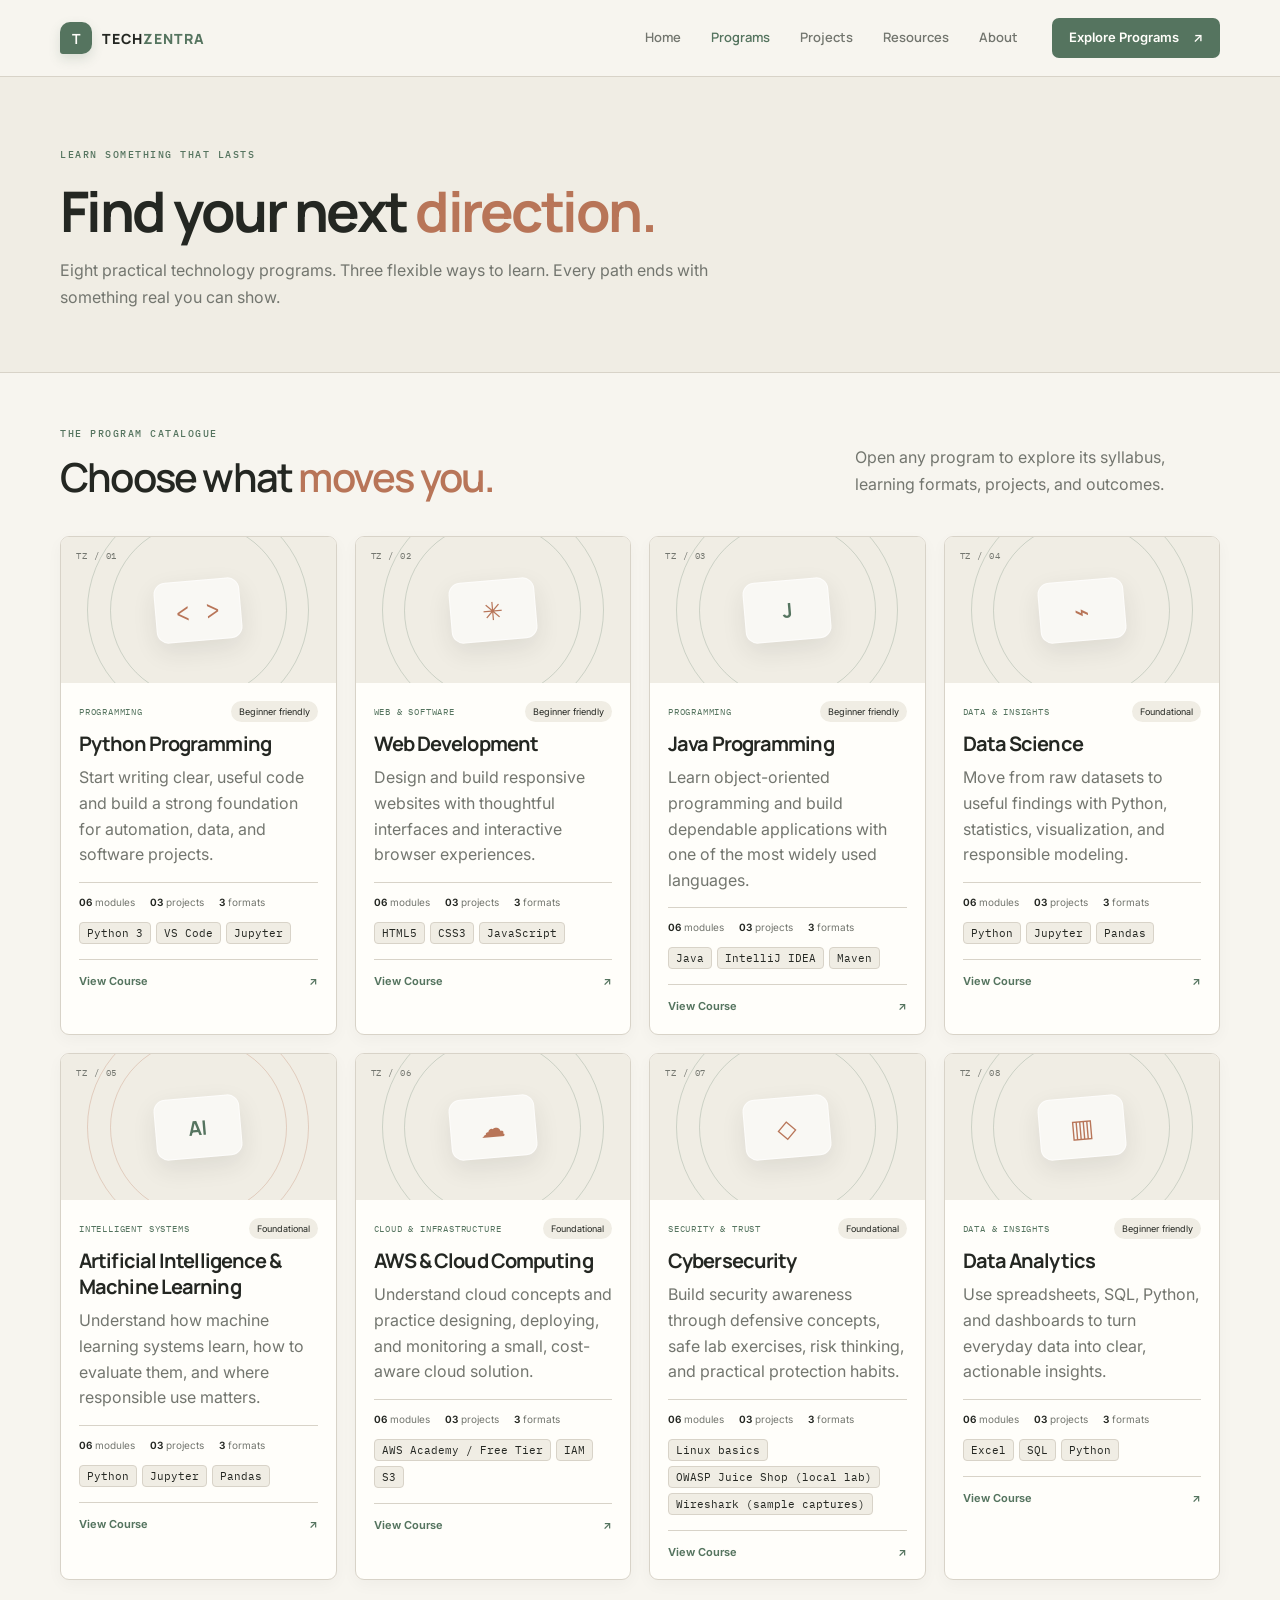
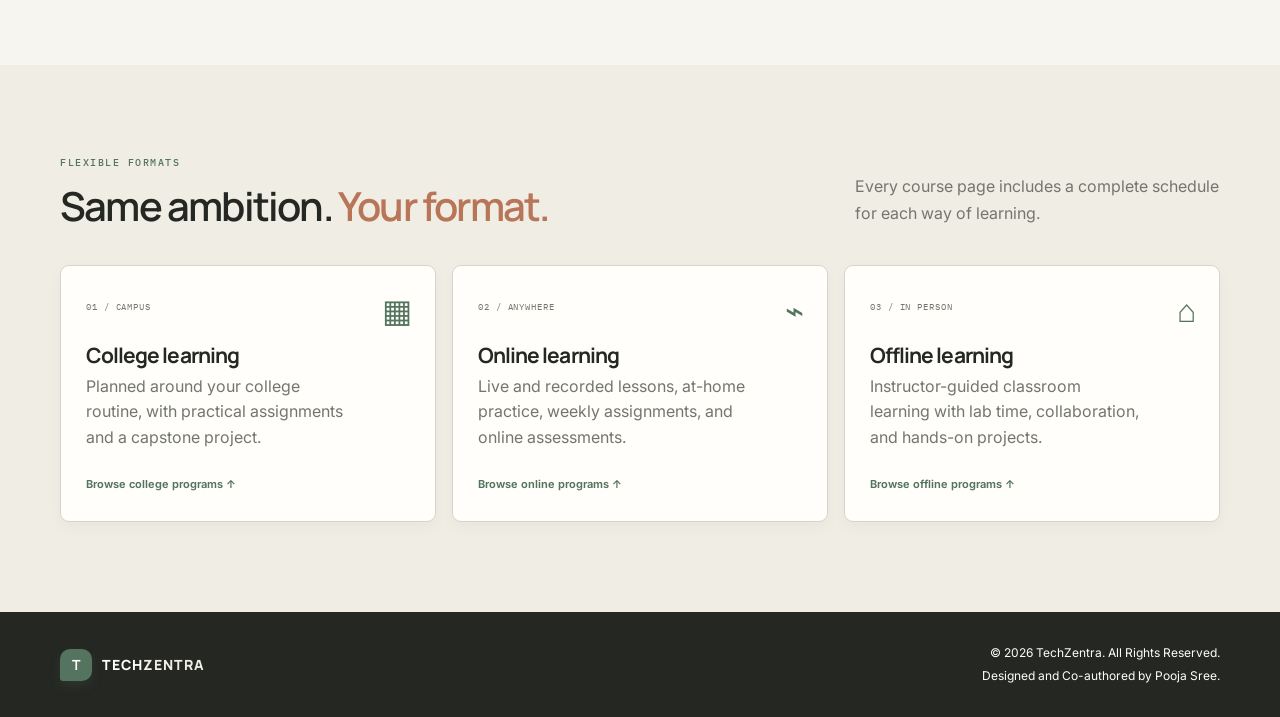
==== commit b0669d0b: "Add files via upload" ====
--- a/programs.html
+++ b/programs.html
@@ -1,378 +1,3 @@
-<!DOCTYPE html>
-<html lang="en">
-<head>
-  <meta charset="UTF-8">
-  <meta name="viewport" content="width=device-width, initial-scale=1.0">
-  <meta name="description" content="Explore TechZentra's career-focused programs in data analytics, generative AI, software development, and machine learning.">
-  <title>Programs &amp; Courses | TechZentra</title>
-  <link rel="stylesheet" href="style.css">
-</head>
-<body>
-  <header class="site-header" id="top">
-    <nav class="navigation container" aria-label="Main navigation">
-      <a class="brand" href="#top" aria-label="TechZentra home">
-        <span class="brand-symbol" aria-hidden="true"><span></span><span></span><span></span><span></span></span>
-        <span class="brand-word">TECH<span>ZENTRA</span></span>
-      </a>
-      <div class="nav-links">
-        <a href="#top">Home</a>
-        <a class="nav-current" href="#programs" aria-current="page">Programs</a>
-        <a href="#about">About Us</a>
-        <a href="#contact">Contact</a>
-      </div>
-      <a class="button button-nav" href="#enroll">Get Started <span class="arrow" aria-hidden="true">↗</span></a>
-    </nav>
-  </header>
-
-  <main>
-    <section class="hero" aria-labelledby="hero-title">
-      <div class="hero-orbit hero-orbit-one" aria-hidden="true"></div>
-      <div class="hero-orbit hero-orbit-two" aria-hidden="true"></div>
-      <div class="hero-grid-pattern" aria-hidden="true"></div>
-      <div class="container hero-layout">
-        <div class="hero-copy">
-          <p class="eyebrow hero-eyebrow"><span class="eyebrow-line"></span> LEARN <span class="eyebrow-dot">•</span> BUILD <span class="eyebrow-dot">•</span> GROW</p>
-          <h1 id="hero-title">Explore Programs<br>That Build <span class="gradient-text">Your Future</span></h1>
-          <p class="hero-lede">Learn in-demand technologies, work on real-world projects and develop skills for tomorrow’s careers.</p>
-          <p class="hero-support">A more hands-on way to learn what’s next. Choose your path, build with purpose, and create work you’re proud to share.</p>
-          <div class="hero-actions">
-            <a class="button button-primary" href="#programs">Explore Courses <span class="arrow" aria-hidden="true">↓</span></a>
-            <a class="button button-quiet" href="#course-details"><span class="play-icon" aria-hidden="true">▶</span> Start Learning</a>
-          </div>
-        </div>
-        <aside class="hero-aside" aria-label="TechZentra program statistics">
-          <div class="aside-orbit" aria-hidden="true"></div>
-          <div class="hero-aside-label"><span class="live-dot" aria-hidden="true"></span> YOUR NEXT CHAPTER</div>
-          <div class="hero-stat">
-            <strong>04<span>+</span></strong>
-            <span>Professional programs</span>
-          </div>
-          <div class="hero-stat">
-            <strong>20<span>+</span></strong>
-            <span>Learning modules</span>
-          </div>
-          <div class="hero-stat">
-            <strong>12<span>+</span></strong>
-            <span>Practical projects</span>
-          </div>
-          <div class="aside-foot">Built around doing.<br>Designed for your future.</div>
-        </aside>
-      </div>
-      <div class="container hero-bottom" aria-hidden="true">
-        <span>TECHZENTRA LEARNING PATHS</span><span class="hero-bottom-line"></span><span>SCROLL TO EXPLORE <b>↓</b></span>
-      </div>
-    </section>
-
-    <section class="section programs-section" id="programs" aria-labelledby="programs-title">
-      <div class="container">
-        <div class="section-heading">
-          <div>
-            <p class="eyebrow"><span class="eyebrow-line"></span> FIND YOUR DIRECTION</p>
-            <h2 id="programs-title">Discover Our <span class="gradient-text">Programs</span></h2>
-          </div>
-          <p>Choose your learning path and transform your skills into opportunities.</p>
-        </div>
-
-        <nav class="category-nav" aria-label="Browse programs by learning area">
-          <a class="category-pill category-active" href="#programs" aria-current="page">All Programs</a>
-          <a class="category-pill" href="#data-analytics">Data Analytics</a>
-          <a class="category-pill" href="#generative-ai">Generative AI</a>
-          <a class="category-pill" href="#full-stack">Software Development</a>
-          <a class="category-pill" href="#machine-learning">Data Science</a>
-          <a class="category-pill" href="#full-stack">Web Development</a>
-          <a class="category-pill" href="#machine-learning">Machine Learning</a>
-          <a class="category-pill" href="#career-opportunities">Cybersecurity</a>
-        </nav>
-        <p class="category-note">Browse by topic to jump to a related course or career path.</p>
-
-        <div class="course-grid">
-          <article class="course-card course-blue">
-            <div class="course-art course-art-analytics" aria-hidden="true">
-              <span class="art-label">DATA / 01</span><span class="chart-bars"><i></i><i></i><i></i><i></i><i></i></span>
-              <span class="chart-line"></span><span class="chart-point chart-point-one"></span><span class="chart-point chart-point-two"></span><span class="chart-point chart-point-three"></span>
-            </div>
-            <div class="course-card-body">
-              <div class="course-kickers"><span class="course-category">DATA &amp; INSIGHTS</span><span class="level level-intermediate">Intermediate</span></div>
-              <h3>Data Analytics</h3>
-              <p class="course-description">Learn to analyze data, discover useful insights and create professional dashboards for business decision-making.</p>
-              <div class="course-metrics">
-                <div><span class="metric-icon" aria-hidden="true">◷</span><span><small>Duration</small><strong>6 Months</strong></span></div>
-                <div><span class="metric-icon" aria-hidden="true">▤</span><span><small>Modules</small><strong>05</strong></span></div>
-                <div><span class="metric-icon" aria-hidden="true">◈</span><span><small>Projects</small><strong>03</strong></span></div>
-              </div>
-              <div class="technology-list" aria-label="Technologies covered">
-                <span>Python</span><span>SQL</span><span>Excel</span><span>Power BI</span><span>Pandas</span>
-              </div>
-              <a class="course-link" href="#data-analytics">View Course Details <span class="arrow" aria-hidden="true">↗</span></a>
-            </div>
-          </article>
-
-          <article class="course-card course-violet">
-            <div class="course-art course-art-ai" aria-hidden="true">
-              <span class="art-label">AI / 02</span><span class="ai-core">AI</span><span class="ai-ring ai-ring-one"></span><span class="ai-ring ai-ring-two"></span>
-              <span class="ai-node ai-node-one"></span><span class="ai-node ai-node-two"></span><span class="ai-node ai-node-three"></span><span class="ai-node ai-node-four"></span>
-            </div>
-            <div class="course-card-body">
-              <div class="course-kickers"><span class="course-category">EMERGING TECHNOLOGY</span><span class="level level-beginner">Beginner</span></div>
-              <h3>Generative AI</h3>
-              <p class="course-description">Explore Generative AI, understand large language models and build intelligent applications using modern AI tools.</p>
-              <div class="course-metrics">
-                <div><span class="metric-icon" aria-hidden="true">◷</span><span><small>Duration</small><strong>4 Months</strong></span></div>
-                <div><span class="metric-icon" aria-hidden="true">▤</span><span><small>Modules</small><strong>05</strong></span></div>
-                <div><span class="metric-icon" aria-hidden="true">◈</span><span><small>Projects</small><strong>02</strong></span></div>
-              </div>
-              <div class="technology-list" aria-label="Technologies covered">
-                <span>Python</span><span>LLMs</span><span>Prompt Engineering</span><span>AI APIs</span>
-              </div>
-              <a class="course-link" href="#generative-ai">View Course Details <span class="arrow" aria-hidden="true">↗</span></a>
-            </div>
-          </article>
-
-          <article class="course-card course-cyan">
-            <div class="course-art course-art-stack" aria-hidden="true">
-              <span class="art-label">WEB / 03</span><span class="code-window"><b></b><i></i><i></i><i></i><em>&lt;/&gt;</em></span>
-              <span class="stack-orbit"></span><span class="stack-spark"></span>
-            </div>
-            <div class="course-card-body">
-              <div class="course-kickers"><span class="course-category">SOFTWARE DEVELOPMENT</span><span class="level level-beginner">Beginner</span></div>
-              <h3>Full Stack Development</h3>
-              <p class="course-description">Learn to build complete websites and web applications using frontend and backend technologies.</p>
-              <div class="course-metrics">
-                <div><span class="metric-icon" aria-hidden="true">◷</span><span><small>Duration</small><strong>6 Months</strong></span></div>
-                <div><span class="metric-icon" aria-hidden="true">▤</span><span><small>Modules</small><strong>06</strong></span></div>
-                <div><span class="metric-icon" aria-hidden="true">◈</span><span><small>Projects</small><strong>04</strong></span></div>
-              </div>
-              <div class="technology-list" aria-label="Technologies covered">
-                <span>HTML</span><span>CSS</span><span>JavaScript</span><span>React</span><span>Node.js</span>
-              </div>
-              <a class="course-link" href="#full-stack">View Course Details <span class="arrow" aria-hidden="true">↗</span></a>
-            </div>
-          </article>
-
-          <article class="course-card course-pink">
-            <div class="course-art course-art-ml" aria-hidden="true">
-              <span class="art-label">MODEL / 04</span><span class="ml-grid"></span><span class="ml-graph"><i></i><i></i><i></i><i></i><i></i><i></i><i></i></span>
-              <span class="ml-axis"></span><span class="ml-axis ml-axis-y"></span>
-            </div>
-            <div class="course-card-body">
-              <div class="course-kickers"><span class="course-category">INTELLIGENT SYSTEMS</span><span class="level level-advanced">Advanced</span></div>
-              <h3>Machine Learning</h3>
-              <p class="course-description">Understand machine learning algorithms, train predictive models and develop intelligent data-driven solutions.</p>
-              <div class="course-metrics">
-                <div><span class="metric-icon" aria-hidden="true">◷</span><span><small>Duration</small><strong>5 Months</strong></span></div>
-                <div><span class="metric-icon" aria-hidden="true">▤</span><span><small>Modules</small><strong>05</strong></span></div>
-                <div><span class="metric-icon" aria-hidden="true">◈</span><span><small>Projects</small><strong>03</strong></span></div>
-              </div>
-              <div class="technology-list" aria-label="Technologies covered">
-                <span>Python</span><span>NumPy</span><span>Pandas</span><span>Scikit-learn</span><span>TensorFlow</span>
-              </div>
-              <a class="course-link" href="#machine-learning">View Course Details <span class="arrow" aria-hidden="true">↗</span></a>
-            </div>
-          </article>
-        </div>
-      </div>
-    </section>
-
-    <section class="section syllabus-section" id="course-details" aria-labelledby="syllabus-title">
-      <div class="container">
-        <div class="section-heading">
-          <div>
-            <p class="eyebrow"><span class="eyebrow-line"></span> A CLEAR PATH FORWARD</p>
-            <h2 id="syllabus-title">Inside the <span class="gradient-text">curriculum</span></h2>
-          </div>
-          <p>Every module pairs essential concepts with practical skills to help you keep moving forward.</p>
-        </div>
-
-        <article class="syllabus-card" id="data-analytics">
-          <div class="syllabus-card-heading">
-            <span class="syllabus-number">01</span><div><span class="syllabus-category">DATA &amp; INSIGHTS</span><h3>Data Analytics</h3></div><span class="syllabus-length">6 months <b>·</b> 5 modules</span>
-          </div>
-          <details class="module-accordion">
-            <summary><span>Explore the syllabus</span><span class="accordion-toggle" aria-hidden="true"></span></summary>
-            <ol class="module-list">
-              <li><span><strong>Introduction to Data Analytics</strong><small>Get to know the analytics workflow, data types, and how organizations use information to make decisions.</small></span></li>
-              <li><span><strong>Python Programming for Data Analysis</strong><small>Learn Python fundamentals and use code to inspect, organize, and analyze datasets.</small></span></li>
-              <li><span><strong>SQL and Database Management</strong><small>Query relational data, combine tables, and understand the foundations of database management.</small></span></li>
-              <li><span><strong>Data Cleaning and Processing</strong><small>Prepare reliable datasets by handling missing values, inconsistencies, and common data issues.</small></span></li>
-              <li><span><strong>Data Visualization using Power BI</strong><small>Turn findings into clear visuals and build dashboards that communicate useful insights.</small></span></li>
-            </ol>
-          </details>
-        </article>
-
-        <article class="syllabus-card" id="generative-ai">
-          <div class="syllabus-card-heading">
-            <span class="syllabus-number">02</span><div><span class="syllabus-category">EMERGING TECHNOLOGY</span><h3>Generative AI</h3></div><span class="syllabus-length">4 months <b>·</b> 5 modules</span>
-          </div>
-          <details class="module-accordion">
-            <summary><span>Explore the syllabus</span><span class="accordion-toggle" aria-hidden="true"></span></summary>
-            <ol class="module-list">
-              <li><span><strong>Introduction to Artificial Intelligence</strong><small>Explore foundational AI concepts, common applications, capabilities, and responsible use.</small></span></li>
-              <li><span><strong>Python for AI</strong><small>Practice the Python fundamentals used to work with AI tools, data, and application logic.</small></span></li>
-              <li><span><strong>Large Language Models</strong><small>Understand how language models work, what they can do, and where their limitations lie.</small></span></li>
-              <li><span><strong>Prompt Engineering</strong><small>Write and refine instructions to guide AI models toward useful, consistent responses.</small></span></li>
-              <li><span><strong>Building AI Applications</strong><small>Bring concepts together to create useful applications powered by modern AI tools.</small></span></li>
-            </ol>
-          </details>
-        </article>
-
-        <article class="syllabus-card" id="full-stack">
-          <div class="syllabus-card-heading">
-            <span class="syllabus-number">03</span><div><span class="syllabus-category">SOFTWARE DEVELOPMENT</span><h3>Full Stack Development</h3></div><span class="syllabus-length">6 months <b>·</b> 6 modules</span>
-          </div>
-          <details class="module-accordion">
-            <summary><span>Explore the syllabus</span><span class="accordion-toggle" aria-hidden="true"></span></summary>
-            <ol class="module-list">
-              <li><span><strong>HTML Fundamentals</strong><small>Structure accessible web pages using semantic HTML and well-organized document markup.</small></span></li>
-              <li><span><strong>CSS Styling</strong><small>Style responsive interfaces with layout systems, typography, color, and reusable CSS.</small></span></li>
-              <li><span><strong>JavaScript Programming</strong><small>Build a foundation in variables, functions, data structures, and browser-based programming.</small></span></li>
-              <li><span><strong>React Development</strong><small>Organize user interfaces into reusable components and learn the core ideas behind React.</small></span></li>
-              <li><span><strong>Backend Development</strong><small>Explore server-side application concepts, routes, and communication between services.</small></span></li>
-              <li><span><strong>Database and Deployment</strong><small>Understand data persistence and the steps involved in preparing an application for release.</small></span></li>
-            </ol>
-          </details>
-        </article>
-
-        <article class="syllabus-card" id="machine-learning">
-          <div class="syllabus-card-heading">
-            <span class="syllabus-number">04</span><div><span class="syllabus-category">INTELLIGENT SYSTEMS</span><h3>Machine Learning</h3></div><span class="syllabus-length">5 months <b>·</b> 5 modules</span>
-          </div>
-          <details class="module-accordion">
-            <summary><span>Explore the syllabus</span><span class="accordion-toggle" aria-hidden="true"></span></summary>
-            <ol class="module-list">
-              <li><span><strong>Introduction to Machine Learning</strong><small>Learn the core ideas behind machine learning and how models learn patterns from data.</small></span></li>
-              <li><span><strong>Python for Machine Learning</strong><small>Use Python and common data libraries to prepare inputs for a machine learning workflow.</small></span></li>
-              <li><span><strong>Supervised Learning</strong><small>Explore models that learn from labeled examples to classify outcomes and make predictions.</small></span></li>
-              <li><span><strong>Unsupervised Learning</strong><small>Discover approaches for finding structure and useful groupings in unlabeled data.</small></span></li>
-              <li><span><strong>Model Evaluation</strong><small>Assess model performance, interpret evaluation measures, and understand trade-offs.</small></span></li>
-            </ol>
-          </details>
-        </article>
-      </div>
-    </section>
-
-    <section class="section projects-section" id="projects" aria-labelledby="projects-title">
-      <div class="container">
-        <div class="section-heading">
-          <div>
-            <p class="eyebrow"><span class="eyebrow-line"></span> LEARNING BY DOING</p>
-            <h2 id="projects-title">Learn by Building <span class="gradient-text">Real Projects</span></h2>
-          </div>
-          <p>Make your learning tangible. Each project gives you a chance to practice, solve a problem, and build something you can explain.</p>
-        </div>
-
-        <div class="project-grid">
-          <article class="project-card project-blue"><span class="project-course">DATA ANALYTICS <span>01</span></span><h3>Student Performance Analysis</h3><p>Explore academic data to uncover patterns that shape student performance.</p><div class="project-details"><span><b>TECH</b> Python · Pandas · Excel</span><span><b>SKILLS</b> Data cleaning · analysis · visualization</span><span><b>OUTCOME</b> Present clear, evidence-led findings</span></div></article>
-          <article class="project-card project-blue"><span class="project-course">DATA ANALYTICS <span>02</span></span><h3>Sales Data Dashboard</h3><p>Turn sales records into a visual dashboard that highlights useful business trends.</p><div class="project-details"><span><b>TECH</b> SQL · Power BI · Excel</span><span><b>SKILLS</b> Reporting · dashboard design</span><span><b>OUTCOME</b> Share performance insights at a glance</span></div></article>
-          <article class="project-card project-blue"><span class="project-course">DATA ANALYTICS <span>03</span></span><h3>Customer Behaviour Analysis</h3><p>Study customer activity to find meaningful patterns and behavior segments.</p><div class="project-details"><span><b>TECH</b> Python · Pandas · SQL</span><span><b>SKILLS</b> Segmentation · exploratory analysis</span><span><b>OUTCOME</b> Translate customer data into insights</span></div></article>
-          <article class="project-card project-violet"><span class="project-course">GENERATIVE AI <span>01</span></span><h3>AI Chatbot</h3><p>Create a conversational assistant that responds helpfully to user questions.</p><div class="project-details"><span><b>TECH</b> Python · LLMs · AI APIs</span><span><b>SKILLS</b> Prompting · API integration</span><span><b>OUTCOME</b> Demonstrate an AI-powered conversation</span></div></article>
-          <article class="project-card project-violet"><span class="project-course">GENERATIVE AI <span>02</span></span><h3>AI Content Generator</h3><p>Design a tool that produces useful, structured content from clear instructions.</p><div class="project-details"><span><b>TECH</b> Python · Prompt Engineering · AI APIs</span><span><b>SKILLS</b> Prompt design · responsible AI</span><span><b>OUTCOME</b> Generate and refine relevant content</span></div></article>
-          <article class="project-card project-cyan"><span class="project-course">FULL STACK <span>01</span></span><h3>Personal Portfolio Website</h3><p>Build a responsive online home for your projects, experience, and skills.</p><div class="project-details"><span><b>TECH</b> HTML · CSS · JavaScript</span><span><b>SKILLS</b> Responsive design · web fundamentals</span><span><b>OUTCOME</b> Publish a portfolio-ready experience</span></div></article>
-          <article class="project-card project-cyan"><span class="project-course">FULL STACK <span>02</span></span><h3>Student Management System</h3><p>Develop an application concept for managing student records and information.</p><div class="project-details"><span><b>TECH</b> React · Node.js · Database</span><span><b>SKILLS</b> CRUD concepts · application structure</span><span><b>OUTCOME</b> Connect a user interface to data</span></div></article>
-          <article class="project-card project-cyan"><span class="project-course">FULL STACK <span>03</span></span><h3>E-Commerce Website</h3><p>Create a polished product browsing experience and a clear shopping journey.</p><div class="project-details"><span><b>TECH</b> React · Node.js · CSS</span><span><b>SKILLS</b> Frontend · backend integration</span><span><b>OUTCOME</b> Demonstrate a complete web concept</span></div></article>
-          <article class="project-card project-cyan"><span class="project-course">FULL STACK <span>04</span></span><h3>Task Management Application</h3><p>Build an interface for organizing tasks, setting priorities, and tracking progress.</p><div class="project-details"><span><b>TECH</b> HTML · CSS · JavaScript · React</span><span><b>SKILLS</b> Interface design · application logic</span><span><b>OUTCOME</b> Turn a workflow into a usable tool</span></div></article>
-          <article class="project-card project-pink"><span class="project-course">MACHINE LEARNING <span>01</span></span><h3>Student Score Prediction</h3><p>Use relevant study data to explore and predict student performance.</p><div class="project-details"><span><b>TECH</b> Python · Pandas · Scikit-learn</span><span><b>SKILLS</b> Regression · model evaluation</span><span><b>OUTCOME</b> Build and assess a predictive model</span></div></article>
-          <article class="project-card project-pink"><span class="project-course">MACHINE LEARNING <span>02</span></span><h3>House Price Prediction</h3><p>Investigate property features and use them to estimate home prices.</p><div class="project-details"><span><b>TECH</b> Python · NumPy · Scikit-learn</span><span><b>SKILLS</b> Feature analysis · prediction</span><span><b>OUTCOME</b> Explain a data-driven estimate</span></div></article>
-          <article class="project-card project-pink"><span class="project-course">MACHINE LEARNING <span>03</span></span><h3>Customer Clustering</h3><p>Group customer data to find useful segments with shared characteristics.</p><div class="project-details"><span><b>TECH</b> Python · Pandas · Scikit-learn</span><span><b>SKILLS</b> Clustering · pattern discovery</span><span><b>OUTCOME</b> Describe actionable customer groups</span></div></article>
-        </div>
-      </div>
-    </section>
-
-    <section class="section outcomes-section" id="about" aria-labelledby="outcomes-title">
-      <div class="container">
-        <div class="section-heading">
-          <div><p class="eyebrow"><span class="eyebrow-line"></span> YOUR NEXT CHAPTER</p><h2 id="outcomes-title">What You Will <span class="gradient-text">Gain</span></h2></div>
-          <p>Build a strong foundation that grows with you—from the first concept to work you can confidently share.</p>
-        </div>
-        <div class="outcomes-grid">
-          <article class="outcome-card"><span class="outcome-icon" aria-hidden="true">⌘</span><h3>Technical Skills</h3><p>Develop practical fluency with tools and technologies used in your chosen field.</p></article>
-          <article class="outcome-card"><span class="outcome-icon" aria-hidden="true">⌁</span><h3>Problem-Solving Skills</h3><p>Break down challenges, explore solutions, and think critically about your work.</p></article>
-          <article class="outcome-card"><span class="outcome-icon" aria-hidden="true">◈</span><h3>Practical Experience</h3><p>Put concepts into action through guided exercises and realistic applications.</p></article>
-          <article class="outcome-card"><span class="outcome-icon" aria-hidden="true">◎</span><h3>Industry Knowledge</h3><p>Learn how tools, workflows, and ideas connect to real-world technology work.</p></article>
-          <article class="outcome-card"><span class="outcome-icon" aria-hidden="true">↗</span><h3>Project Development</h3><p>Create thoughtful portfolio pieces that show how you approach a problem.</p></article>
-          <article class="outcome-card"><span class="outcome-icon" aria-hidden="true">✳</span><h3>Career Readiness</h3><p>Practice describing your skills and presenting your work with confidence.</p></article>
-        </div>
-      </div>
-    </section>
-
-    <section class="section career-section" id="career-opportunities" aria-labelledby="careers-title">
-      <div class="container career-layout">
-        <div class="career-intro">
-          <p class="eyebrow"><span class="eyebrow-line"></span> WHERE SKILLS CAN TAKE YOU</p>
-          <h2 id="careers-title">Make room for <span class="gradient-text">what’s next.</span></h2>
-          <p>Explore roles that align with your interests and the capabilities you build along the way.</p>
-        </div>
-        <div class="career-list" aria-label="Potential career paths">
-          <span class="career-pill"><i aria-hidden="true">↗</i> Data Analyst</span>
-          <span class="career-pill"><i aria-hidden="true">↗</i> AI Developer</span>
-          <span class="career-pill"><i aria-hidden="true">↗</i> Full Stack Developer</span>
-          <span class="career-pill"><i aria-hidden="true">↗</i> Machine Learning Engineer</span>
-          <span class="career-pill"><i aria-hidden="true">↗</i> Business Analyst</span>
-          <span class="career-pill"><i aria-hidden="true">↗</i> Software Developer</span>
-          <span class="career-pill"><i aria-hidden="true">↗</i> Cybersecurity Analyst</span>
-        </div>
-      </div>
-    </section>
-
-    <section class="section certificate-section" aria-labelledby="certificate-title">
-      <div class="container">
-        <div class="certificate-card">
-          <div class="certificate-decoration" aria-hidden="true"><span class="certificate-seal">TZ</span><span class="certificate-ring"></span><span class="certificate-glint">✳</span></div>
-          <div class="certificate-copy">
-            <p class="eyebrow"><span class="eyebrow-line"></span> MAKE YOUR PROGRESS VISIBLE</p>
-            <h2 id="certificate-title">Showcase Your Skills<br>with <span class="gradient-text">Confidence</span></h2>
-            <p>Build your portfolio, complete practical projects and work towards a course completion certificate.</p>
-            <a class="button button-primary" href="#enroll">Explore a Program <span class="arrow" aria-hidden="true">↗</span></a>
-          </div>
-          <div class="certificate-caption">LEARN <span>·</span> BUILD <span>·</span> GROW</div>
-        </div>
-      </div>
-    </section>
-
-    <section class="section faq-section" id="faq" aria-labelledby="faq-title">
-      <div class="container faq-layout">
-        <div class="faq-intro">
-          <p class="eyebrow"><span class="eyebrow-line"></span> NEED A LITTLE CLARITY?</p>
-          <h2 id="faq-title">Frequently asked <span class="gradient-text">questions.</span></h2>
-          <p>Here are a few answers to help you choose the learning path that feels right for you.</p>
-          <a class="inline-link" href="#contact">Still curious? Talk to us <span aria-hidden="true">↗</span></a>
-        </div>
-        <div class="faq-list">
-          <details class="faq-item"><summary><span class="faq-number">01</span><span>Are these courses suitable for beginners?</span><span class="accordion-toggle" aria-hidden="true"></span></summary><p>Generative AI and Full Stack Development are marked beginner level. Data Analytics is intermediate, and Machine Learning is advanced. Check each course overview to find the best starting point for your experience.</p></details>
-          <details class="faq-item"><summary><span class="faq-number">02</span><span>How long does each course take?</span><span class="accordion-toggle" aria-hidden="true"></span></summary><p>Data Analytics and Full Stack Development are 6 months each, Generative AI is 4 months, and Machine Learning is 5 months.</p></details>
-          <details class="faq-item"><summary><span class="faq-number">03</span><span>Will students work on practical projects?</span><span class="accordion-toggle" aria-hidden="true"></span></summary><p>Yes. Each program includes practical projects designed to help you apply key concepts and develop work you can present in a portfolio.</p></details>
-          <details class="faq-item"><summary><span class="faq-number">04</span><span>What technologies will students learn?</span><span class="accordion-toggle" aria-hidden="true"></span></summary><p>Technology varies by program and includes Python, SQL, Excel, Power BI, AI tools, HTML, CSS, JavaScript, React, Node.js, NumPy, Pandas, Scikit-learn, and TensorFlow.</p></details>
-          <details class="faq-item"><summary><span class="faq-number">05</span><span>What career opportunities are available?</span><span class="accordion-toggle" aria-hidden="true"></span></summary><p>Potential paths include data analyst, AI developer, full stack developer, machine learning engineer, business analyst, software developer, and cybersecurity analyst. Specific opportunities depend on your skills and experience.</p></details>
-        </div>
-      </div>
-    </section>
-
-    <section class="section enroll-section" id="enroll" aria-labelledby="enroll-title">
-      <div class="container">
-        <div class="enroll-card">
-          <div class="enroll-orb enroll-orb-left" aria-hidden="true"></div><div class="enroll-orb enroll-orb-right" aria-hidden="true"></div>
-          <p class="eyebrow"><span class="eyebrow-line"></span> LEARN SOMETHING THAT MOVES YOU</p>
-          <h2 id="enroll-title">Your Future Starts with<br>the <span class="gradient-text">Right Skills</span></h2>
-          <p>Choose your program, develop practical skills and take the next step in your learning journey.</p>
-          <a class="button button-primary" href="#programs">Explore Programs <span class="arrow" aria-hidden="true">↗</span></a>
-        </div>
-      </div>
-    </section>
-  </main>
-
-  <footer class="site-footer" id="contact">
-    <div class="container footer-main">
-      <div class="footer-brand-column">
-        <a class="brand" href="#top" aria-label="TechZentra home">
-          <span class="brand-symbol" aria-hidden="true"><span></span><span></span><span></span><span></span></span>
-          <span class="brand-word">TECH<span>ZENTRA</span></span>
-        </a>
-        <p>Practical learning for curious minds. Build skills, create projects, and get ready for what’s next.</p>
-      </div>
-      <div class="footer-column"><h2>Explore</h2><a href="#top">Home</a><a href="#programs">Programs</a><a href="#about">About Us</a><a href="#contact">Contact</a></div>
-      <div class="footer-column"><h2>Programs</h2><a href="#data-analytics">Data Analytics</a><a href="#generative-ai">Generative AI</a><a href="#full-stack">Full Stack Development</a><a href="#machine-learning">Machine Learning</a></div>
-      <div class="footer-column footer-contact"><h2>Say hello</h2><p>Questions about a program?</p><a href="mailto:hello@techzentra.example">hello@techzentra.example</a><span>Learning, one step at a time.</span></div>
-    </div>
-    <div class="container footer-bottom"><span>© 2026 TechZentra. All rights reserved.</span><a href="#top">Back to top ↑</a><span>Learn <i>·</i> Build <i>·</i> Grow</span></div>
-  </footer>
-</body>
-</html>
+<!doctype html>
+<html lang="en"><head><meta charset="utf-8"><meta name="viewport" content="width=device-width, initial-scale=1"><meta name="description" content="Find your TechZentra technology program and choose a learning format that fits."><title>Programs | TechZentra</title><link rel="preconnect" href="https://fonts.googleapis.com"><link rel="preconnect" href="https://fonts.gstatic.com" crossorigin><link href="https://fonts.googleapis.com/css2?family=IBM+Plex+Mono:wght@400;500&family=Inter:wght@400;500;600;700&family=Manrope:wght@400;500;600;700;800&display=swap" rel="stylesheet"><link rel="stylesheet" href="style.css"><script src="js/site.js" defer></script></head>
+<body><header id="site-header"></header><main><section class="page-hero"><div class="container"><p class="eyebrow">LEARN SOMETHING THAT LASTS</p><h1>Find your next <span>direction.</span></h1><p>Eight practical technology programs. Three flexible ways to learn. Every path ends with something real you can show.</p></div></section><section class="catalogue container"><div class="section-heading"><div><p class="eyebrow">THE PROGRAM CATALOGUE</p><h2>Choose what <span>moves you.</span></h2></div><p>Open any program to explore its syllabus, learning formats, projects, and outcomes.</p></div><div class="course-grid" id="all-courses"></div></section><section class="section learning-strip"><div class="container"><div class="section-heading"><div><p class="eyebrow">FLEXIBLE FORMATS</p><h2>Same ambition. <span>Your format.</span></h2></div><p>Every course page includes a complete schedule for each way of learning.</p></div><div class="path-grid"><article class="path-card anchor-target" id="college"><span class="path-index">01 / CAMPUS</span><span class="path-icon">▦</span><h3>College learning</h3><p>Planned around your college routine, with practical assignments and a capstone project.</p><a class="path-link" href="#all-courses">Browse college programs ↑</a></article><article class="path-card anchor-target" id="online"><span class="path-index">02 / ANYWHERE</span><span class="path-icon">⌁</span><h3>Online learning</h3><p>Live and recorded lessons, at-home practice, weekly assignments, and online assessments.</p><a class="path-link" href="#all-courses">Browse online programs ↑</a></article><article class="path-card anchor-target" id="offline"><span class="path-index">03 / IN PERSON</span><span class="path-icon">⌂</span><h3>Offline learning</h3><p>Instructor-guided classroom learning with lab time, collaboration, and hands-on projects.</p><a class="path-link" href="#all-courses">Browse offline programs ↑</a></article></div></div></section></main><footer id="site-footer"></footer></body></html>
--- a/style.css
+++ b/style.css
@@ -1,2273 +1,337 @@
 :root {
-  color-scheme: dark;
-  --page: #080b13;
-  --page-raised: #0c1120;
-  --surface: #101725;
-  --surface-soft: #0d1421;
-  --text: #f3f6fc;
-  --muted: #9aa8bd;
-  --quiet: #718099;
-  --line: rgba(160, 179, 218, 0.13);
-  --blue: #70aaff;
-  --violet: #ad91ff;
-  --cyan: #62dce5;
-  --pink: #f28dc5;
-  --content-width: 1160px;
-}
-
-* {
-  box-sizing: border-box;
-}
-
-html {
-  scroll-behavior: smooth;
-  scroll-padding-top: 92px;
+  color-scheme: light;
+  --ivory: #F7F5EF;
+  --charcoal: #242722;
+  --sage: #55745F;
+  --sage-dark: #3E5D48;
+  --terra: #B87558;
+  --surface: #FFFEFA;
+  --muted-surface: #F0EDE4;
+  --border: #D8D3C8;
+  --muted: #73766F;
+  --serif: "Manrope", "Segoe UI", sans-serif;
+  --body: "Inter", "Segoe UI", Arial, sans-serif;
+  --mono: "IBM Plex Mono", Consolas, monospace;
+  --content: 1160px;
+}
+* { box-sizing: border-box; }
+html { scroll-behavior: smooth; scroll-padding-top: 86px; }
+body { margin: 0; background: var(--ivory); color: var(--charcoal); font: 15px/1.7 var(--body); -webkit-font-smoothing: antialiased; }
+body, button, input, textarea, select { font-family: var(--body); }
+a { color: inherit; text-decoration: none; }
+button { color: inherit; }
+::selection { background: #d3ddce; color: var(--charcoal); }
+:focus-visible { outline: 3px solid #9a6b4d; outline-offset: 3px; border-radius: 3px; }
+.container { width: min(var(--content), calc(100% - 48px)); margin-inline: auto; }
+.site-header { position: sticky; inset: 0 0 auto; z-index: 20; background: rgba(247,245,239,.94); border-bottom: 1px solid rgba(216,211,200,.78); backdrop-filter: blur(14px); }
+.navigation { min-height: 76px; display: flex; align-items: center; gap: 34px; }
+.brand { display: inline-flex; gap: 10px; align-items: center; flex-shrink: 0; }
+.brand-symbol { width: 32px; height: 32px; border-radius: 10px 10px 10px 3px; display: grid; place-items: center; color: #fff; background: var(--sage); font: 700 14px var(--serif); box-shadow: 0 5px 12px #55745f30; }
+.brand-word { font: 800 14px var(--serif); letter-spacing: .075em; }
+.brand-word span { color: var(--sage); }
+.nav-links { margin-left: auto; display: flex; align-items: center; gap: 30px; }
+.nav-links a { color: #5f625b; font-size: 13px; transition: color .2s; }
+.nav-links a:hover, .nav-links a.nav-current { color: var(--sage-dark); }
+.button { min-height: 48px; display: inline-flex; align-items: center; justify-content: center; gap: 14px; padding: 0 20px; border: 1px solid transparent; border-radius: 7px; font-size: 13px; font-weight: 650; transition: transform .2s, box-shadow .2s, background .2s; cursor: pointer; }
+.button:hover { transform: translateY(-2px); }
+.button-nav { min-height: 40px; padding-inline: 16px; background: var(--sage); color: white; font-size: 12px; }
+.button-primary { background: var(--sage); color: white; box-shadow: 0 7px 16px #55745f25; }
+.button-primary:hover, .button-nav:hover { background: var(--sage-dark); box-shadow: 0 9px 22px #55745f36; }
+.button-secondary { border-color: var(--border); background: rgba(255,254,250,.5); }
+.button-secondary:hover { background: var(--surface); }
+.button-light { background: var(--surface); color: var(--charcoal); }
+.menu-toggle { display: none; margin-left: auto; padding: 8px; border: 0; background: transparent; font-size: 22px; cursor: pointer; }
+.hero { position: relative; overflow: hidden; min-height: 666px; background: var(--ivory); border-bottom: 1px solid var(--border); }
+.hero-grid { position: absolute; inset: 0 0 55px; opacity: .43; background-image: linear-gradient(rgba(85,116,95,.075) 1px, transparent 1px), linear-gradient(90deg, rgba(85,116,95,.075) 1px, transparent 1px); background-size: 44px 44px; mask-image: linear-gradient(90deg, black, transparent 92%); pointer-events: none; }
+.hero-layout { position: relative; display: grid; grid-template-columns: 1fr 1fr; gap: 56px; align-items: center; padding-top: 75px; padding-bottom: 48px; }
+.hero-copy { max-width: 555px; padding-bottom: 18px; }
+.eyebrow { margin: 0 0 18px; color: var(--sage); font: 500 10px/1.5 var(--mono); letter-spacing: .15em; }
+.eyebrow-mark { display: inline-block; width: 19px; height: 1px; margin: 0 8px 3px 0; background: var(--terra); }
+h1,h2,h3,p { margin-top: 0; }
+h1,h2,h3 { font-family: var(--serif); letter-spacing: -.045em; }
+.hero h1 { margin-bottom: 21px; font-size: clamp(42px, 5.2vw, 65px); line-height: 1.12; font-weight: 650; }
+.hero h1 span, .section-heading h2 span, .about-preview h2 span { color: var(--sage); }
+.hero-description { max-width: 500px; margin-bottom: 25px; color: #646860; font-size: 15px; line-height: 1.8; }
+.hero-actions { display: flex; flex-wrap: wrap; gap: 11px; }
+.hero-stats { display: flex; gap: 30px; margin-top: 43px; padding-top: 20px; border-top: 1px solid var(--border); }
+.hero-stats div { display: grid; gap: 2px; }
+.hero-stats strong { font: 700 24px/1.2 var(--serif); }
+.hero-stats strong span { color: var(--terra); }
+.hero-stats div > span { color: var(--muted); font-size: 11px; }
+.hero-visual { position: relative; display: flex; height: 440px; justify-content: center; align-items: center; isolation: isolate; }
+.visual-orbit { position: absolute; z-index: -1; border: 1px solid #d5d9c8; border-radius: 50%; transform: rotate(-24deg); }
+.orbit-a { width: 420px; height: 260px; }
+.orbit-b { width: 490px; height: 325px; transform: rotate(28deg); border-color: #e4d7c9; }
+.laptop { position: absolute; top: 114px; left: 50%; width: 350px; transform: translateX(-50%); }
+.laptop-screen { position: relative; height: 220px; overflow: hidden; border: 7px solid #343a35; border-radius: 12px 12px 5px 5px; background: #272e2b; box-shadow: 0 20px 46px #35392d30; }
+.screen-top { height: 30px; display: flex; align-items: center; gap: 5px; padding: 0 10px; background: #343a35; color: #bcc4b9; }
+.screen-top > span { width: 6px; height: 6px; border-radius: 50%; background: #cc8163; }
+.screen-top > span:nth-child(2) { background: #d6b66e; }.screen-top > span:nth-child(3) { background: #83a889; }
+.screen-top small { margin-left: 35px; font: 9px var(--mono); opacity: .75; }
+.code-lines { padding: 20px 18px; color: #e8e9da; font: 12px/2.1 var(--mono); }
+.code-lines p { margin: 0; }.code-lines i { margin-right: 7px; color: #818a7d; font-style: normal; }.code-lines em { color: #d58f6e; font-style: normal; }.code-lines b { color: #b6d59f; font-weight: 500; }.code-lines strong { color: #e5c27c; font-weight: 400; }.code-output { margin-top: 8px!important; color: #c9d6bb; font-size: 10px; }
+.screen-sticker { position: absolute; right: 12px; bottom: 10px; width: 31px; height: 31px; display: grid; place-items: center; border-radius: 8px; background: #d9e2d1; color: var(--sage-dark); font: 700 10px var(--serif); transform: rotate(8deg); }
+.screen-sticker span { position: absolute; top: -5px; right: -4px; color: var(--terra); font-size: 13px; }
+.laptop-base { height: 12px; margin: 0 -18px; border-radius: 0 0 12px 12px; background: linear-gradient(#c9c9b9, #92978d); box-shadow: 0 11px 22px #363a3025; }
+.laptop-base:after { content: ""; display: block; width: 68px; height: 4px; margin: auto; border-radius: 0 0 8px 8px; background: #81877d; }
+.visual-note { position: absolute; z-index: 2; display: flex; align-items: center; gap: 10px; padding: 10px 14px; border: 1px solid #e1ddd2; border-radius: 9px; background: var(--surface); box-shadow: 0 8px 22px #39392e10; }
+.visual-note b,.visual-note small { display: block; }.visual-note b { font-size: 10px; }.visual-note small { color: var(--muted); font-size: 9px; }
+.note-code { top: 55px; left: -2px; }.note-ai { right: -1px; bottom: 87px; }
+.note-icon,.ai-spark { display: grid; place-items: center; width: 32px; height: 32px; border-radius: 7px; background: #e9eee4; color: var(--sage); font: 13px var(--mono); }.ai-spark { background: #f3e7df; color: var(--terra); font-size: 19px; }
+.book-stack { position: absolute; left: 15px; bottom: 49px; width: 102px; height: 59px; }.book-stack i { position: absolute; left: 0; bottom: 0; width: 90px; height: 15px; border: 1px solid #9e674e; border-radius: 3px; background: #b87558; transform: rotate(-4deg); }.book-stack i:nth-child(2) { bottom: 16px; left: 7px; width: 87px; background: #e5d7bd; border-color: #c7b99f; transform: rotate(3deg); }.book-stack i:nth-child(3) { bottom: 32px; left: 1px; width: 79px; background: #718774; border-color: #5d725f; transform: rotate(-2deg); }.book-stack span { position: absolute; z-index: 1; left: 14px; bottom: 37px; color: white; font: 6px/1.2 var(--mono); letter-spacing: .08em; }
+.plant { position: absolute; right: 25px; bottom: 49px; width: 50px; height: 70px; }.plant b { position: absolute; bottom: 0; left: 10px; width: 34px; height: 24px; border-radius: 2px 2px 11px 11px; background: #c9a989; }.plant i { position: absolute; bottom: 23px; left: 25px; width: 11px; height: 35px; border-radius: 100% 0 100% 0; background: #789078; transform: rotate(15deg); transform-origin: bottom; }.plant i:nth-child(2) { left: 12px; height: 31px; transform: rotate(-36deg); }.plant i:nth-child(3) { left: 27px; height: 28px; transform: rotate(48deg); }
+.visual-caption { position: absolute; bottom: 9px; left: 50%; width: max-content; color: #777a71; font: 9px var(--mono); letter-spacing: .12em; transform: translateX(-50%); }.caption-dot { display: inline-block; width: 6px; height: 6px; margin: 0 7px 1px 0; border-radius: 50%; background: var(--terra); }
+.hero-bottom { position: relative; display: flex; align-items: center; gap: 15px; padding-bottom: 20px; color: #88897f; font: 9px var(--mono); letter-spacing: .12em; }.bottom-rule { flex: 1; height: 1px; background: var(--border); }.hero-bottom b { margin-left: 5px; color: var(--sage); }
+.section { padding: 90px 0; }
+.section-programs { background: var(--surface); }
+.section-heading { display: flex; justify-content: space-between; align-items: end; gap: 36px; margin-bottom: 35px; }
+.section-heading .eyebrow { margin-bottom: 12px; }
+.section-heading h2 { margin: 0; font-size: clamp(32px, 4vw, 43px); line-height: 1.2; font-weight: 650; }
+.section-heading > p { max-width: 365px; margin: 0 0 3px; color: var(--muted); font-size: 13px; }
+.course-grid { display: grid; grid-template-columns: repeat(4, minmax(0, 1fr)); gap: 18px; }
+.course-card { overflow: hidden; border: 1px solid var(--border); border-radius: 9px; background: var(--surface); transition: transform .22s, box-shadow .22s, border-color .22s; }
+.course-card:hover { transform: translateY(-5px); border-color: #b8c2b2; box-shadow: 0 14px 28px #34362d11; }
+.course-art { position: relative; height: 146px; display: flex; align-items: center; justify-content: center; overflow: hidden; background: #e9ede5; }
+.course-art:before,.course-art:after { position: absolute; content: ""; border: 1px solid #bac8b5; border-radius: 50%; }
+.course-art:before { width: 175px; height: 175px; }.course-art:after { width: 220px; height: 220px; border-color: #d0d6ca; }
+.course-art-artificial-intelligence,.course-art-ai { background: #f1e8df; }.course-art-ai:before,.course-art-ai:after { border-color: #dbc2b2; }
+.course-art-data-science,.course-art-data { background: #e8ece8; }.course-art-cloud { background: #e9ecea; }.course-art-security { background: #ede9de; }.course-art-web { background: #e7ede5; }.course-art-java { background: #f0e9df; }.course-art-python { background: #e6eceb; }.course-art-analytics { background: #e9eee5; }
+.art-code { position: relative; z-index: 1; display: flex; gap: 8px; align-items: center; justify-content: center; width: 86px; height: 61px; border: 1px solid #fff9; border-radius: 12px; background: #fff9; color: var(--sage-dark); box-shadow: 0 9px 24px #292e2618; font: 19px var(--mono); transform: rotate(-5deg); }.art-code span { color: var(--terra); font-size: 25px; }.art-code strong { font: 700 20px var(--serif); }
+.art-index { position: absolute; z-index: 1; top: 13px; left: 15px; color: #73776e; font: 9px var(--mono); letter-spacing: .1em; }
+.course-card-body { padding: 18px; }.course-meta { display: flex; align-items: center; justify-content: space-between; gap: 8px; margin-bottom: 9px; }.course-category { color: var(--sage); font: 9px var(--mono); letter-spacing: .09em; }.course-level { padding: 3px 8px; border-radius: 20px; background: var(--muted-surface); color: #73766f; font-size: 9px; white-space: nowrap; }
+.course-card h3 { margin: 0 0 8px; font-size: 18px; line-height: 1.3; font-weight: 700; }.course-card p { min-height: 63px; margin-bottom: 14px; color: var(--muted); font-size: 11px; line-height: 1.7; }
+.course-facts { display: flex; gap: 15px; padding: 11px 0; border-top: 1px solid #e9e5db; color: #6d7069; font-size: 10px; }.course-facts b { color: var(--charcoal); font-weight: 650; }.course-tags { display: flex; flex-wrap: wrap; gap: 5px; margin: 0 0 15px; }.course-tags span { padding: 3px 7px; border: 1px solid #e6e2d9; border-radius: 4px; color: #72756e; font: 9px var(--mono); }.course-link { display: flex; justify-content: space-between; align-items: center; padding-top: 12px; border-top: 1px solid #e9e5db; color: var(--sage-dark); font-size: 11px; font-weight: 650; }
+.section-link-row { display: flex; justify-content: center; margin-top: 33px; }.text-link { display: inline-flex; align-items: center; gap: 13px; color: var(--sage-dark); font-size: 13px; font-weight: 650; }.text-link:hover { color: var(--terra); }
+.learning-strip { background: var(--muted-surface); }
+.path-grid { display: grid; grid-template-columns: repeat(3, 1fr); gap: 16px; }
+.path-card { position: relative; min-height: 234px; padding: 25px; border: 1px solid #dcd7cc; border-radius: 8px; background: var(--surface); transition: transform .2s, box-shadow .2s; }.path-card:hover { transform: translateY(-4px); box-shadow: 0 12px 24px #292c2410; }
+.path-index { color: #898b82; font: 9px var(--mono); letter-spacing: .1em; }.path-icon { position: absolute; top: 18px; right: 23px; color: #9ab09a; font-size: 32px; }.path-card:nth-child(2) .path-icon { color: #bc856a; }.path-card h3 { margin: 23px 0 6px; font-size: 21px; }.path-card p { max-width: 270px; margin-bottom: 18px; color: var(--muted); font-size: 12px; }.path-link { color: var(--sage-dark); font-size: 11px; font-weight: 650; }
+.project-band { padding: 70px 0; background: var(--sage-dark); color: #fff; overflow: hidden; }
+.project-band-inner { position: relative; display: flex; justify-content: space-between; align-items: end; gap: 30px; }.project-band .eyebrow { color: #c7d5c6; }.project-band h2 { margin: 0; font-size: clamp(34px,4vw,49px); line-height: 1.2; }.project-band h2 span { color: #dfb29b; }.project-band-copy { position: relative; z-index: 1; max-width: 350px; }.project-band-copy p { margin-bottom: 18px; color: #e0e7dc; font-size: 13px; }.band-orbit { position: absolute; right: 30%; top: -130px; width: 340px; height: 340px; display: grid; place-items: center; border: 1px solid #ffffff20; border-radius: 50%; color: #ffffff10; font: 800 110px var(--serif); }.band-orbit:before,.band-orbit:after { position: absolute; inset: 22px; border: 1px solid #ffffff17; border-radius: 50%; content: ""; }.band-orbit:after { inset: -18px; }
+.about-preview { background: var(--surface); text-align: center; }.about-preview-inner { max-width: 730px; }.about-preview h2 { margin: 0 0 18px; font-size: clamp(34px,4vw,47px); line-height: 1.2; }.about-preview-inner > p:not(.eyebrow) { max-width: 650px; margin: 0 auto 20px; color: var(--muted); font-size: 13px; }
+.site-footer { padding: 30px 0; background: #272d28; color: #fff; }.footer-inner { display: flex; justify-content: space-between; align-items: center; gap: 20px; }.footer-brand { color: #fff; }.footer-brand .brand-word span { color: #bbcfbb; }.footer-copy { color: #d2d7cd; text-align: right; font-size: 10px; line-height: 1.9; }.footer-copy p { margin: 0; }
+.page-hero { padding: 70px 0 61px; background: var(--muted-surface); border-bottom: 1px solid var(--border); }.page-hero h1 { max-width: 800px; margin: 0 0 14px; font-size: clamp(38px,5vw,57px); line-height: 1.12; }.page-hero h1 span { color: var(--sage); }.page-hero p:last-child { max-width: 650px; margin: 0; color: var(--muted); font-size: 14px; }
+.catalogue { padding-top: 53px; }.catalogue .course-grid { padding-bottom: 85px; }
+.anchor-target { scroll-margin-top: 95px; }
+.course-hero { padding: 66px 0 56px; background: var(--muted-surface); border-bottom: 1px solid var(--border); }.course-hero-layout { display: grid; grid-template-columns: 1fr 260px; align-items: end; gap: 35px; }.course-hero h1 { max-width: 720px; margin: 0 0 12px; font-size: clamp(39px,5vw,58px); line-height: 1.1; }.course-hero .course-intro { max-width: 700px; margin: 0; color: var(--muted); font-size: 14px; }.course-hero-stats { display: grid; grid-template-columns: 1fr 1fr; gap: 10px; padding: 17px; border: 1px solid var(--border); border-radius: 8px; background: var(--surface); }.course-hero-stats div { display: grid; }.course-hero-stats b { font: 700 20px var(--serif); }.course-hero-stats span { color: var(--muted); font-size: 10px; }
+.detail-section { padding: 58px 0; }.detail-grid { display: grid; grid-template-columns: 1.15fr .85fr; gap: 20px; }.info-panel { padding: 25px; border: 1px solid var(--border); border-radius: 8px; background: var(--surface); }.info-panel h2,.learning-section h2 { margin: 0 0 13px; font-size: 25px; }.info-panel p { margin: 0; color: var(--muted); font-size: 12px; }.skills-list { display: flex; flex-wrap: wrap; gap: 8px; margin-top: 17px; }.skills-list span { padding: 6px 10px; border: 1px solid #e4dfd5; border-radius: 4px; color: #5b6159; font-size: 10px; }.tool-list { display: flex; flex-wrap: wrap; gap: 8px; margin-top: 16px; }.tool-list span { color: var(--sage-dark); font: 11px var(--mono); }
+.learning-section { padding: 62px 0 84px; background: var(--surface); border-top: 1px solid var(--border); }.learning-section .section-heading { margin-bottom: 23px; }.learning-section .section-heading h2 { margin: 0; }.learning-tabs { display: flex; gap: 8px; padding-bottom: 13px; border-bottom: 1px solid var(--border); }.learning-tab { padding: 11px 18px; border: 1px solid transparent; border-radius: 6px; background: transparent; color: var(--muted); font-size: 12px; font-weight: 600; cursor: pointer; transition: .2s; }.learning-tab:hover { background: var(--ivory); color: var(--sage-dark); }.learning-tab[aria-selected="true"] { border-color: #bdcabb; background: #edf1e9; color: var(--sage-dark); }
+.learning-panel { padding: 25px 0 0; }.learning-panel[hidden] { display: none; }.mode-summary { display: flex; justify-content: space-between; align-items: start; gap: 18px; margin-bottom: 22px; }.mode-summary h3 { margin: 0 0 4px; font-size: 23px; }.mode-summary p { margin: 0; color: var(--muted); font-size: 12px; }.duration-badge { flex: 0 0 auto; padding: 7px 11px; border-radius: 5px; background: #edf1e9; color: var(--sage-dark); font: 11px var(--mono); }
+.mode-columns { display: grid; grid-template-columns: 1.1fr .9fr; gap: 28px; }.schedule-list { margin: 0; padding: 0; list-style: none; counter-reset: schedule; }.schedule-list li { position: relative; display: grid; grid-template-columns: 103px 1fr; gap: 14px; padding: 13px 0; border-bottom: 1px solid #ece8df; counter-increment: schedule; }.schedule-days { color: var(--terra); font: 10px var(--mono); }.schedule-topic { font-size: 12px; font-weight: 650; }.schedule-topic small { display: block; margin-top: 3px; color: var(--muted); font-size: 10px; font-weight: 400; }
+.mode-sidebar { display: grid; gap: 13px; align-content: start; }.mode-block { padding: 16px; border: 1px solid #e8e3d9; border-radius: 6px; background: #fbfaf6; }.mode-block h4 { margin: 0 0 8px; color: var(--sage-dark); font: 10px var(--mono); letter-spacing: .06em; text-transform: uppercase; }.mode-block ul { margin: 0; padding-left: 17px; color: #62675f; font-size: 10px; }.mode-block li + li { margin-top: 4px; }.learning-outcomes { margin-top: 18px; padding: 17px; border-radius: 6px; background: #edf1e9; }.learning-outcomes h4 { margin: 0 0 9px; font: 10px var(--mono); text-transform: uppercase; color: var(--sage-dark); }.learning-outcomes p { margin: 0; color: #62675f; font-size: 11px; }
+.detail-actions { display: flex; gap: 10px; flex-wrap: wrap; margin-top: 27px; }.button-outline { border-color: var(--border); background: transparent; }
+.projects-grid { display: grid; grid-template-columns: repeat(3, minmax(0,1fr)); gap: 17px; padding-bottom: 82px; }.project-card { display: flex; flex-direction: column; min-height: 310px; padding: 21px; border: 1px solid var(--border); border-radius: 8px; background: var(--surface); transition: transform .2s, box-shadow .2s; }.project-card:hover { transform: translateY(-4px); box-shadow: 0 12px 25px #292c2410; }.project-card-top { display: flex; justify-content: space-between; color: var(--sage); font: 9px var(--mono); letter-spacing: .06em; }.difficulty { padding: 3px 8px; border-radius: 20px; background: var(--muted-surface); color: #74766e; font: 9px var(--body); letter-spacing: 0; }.project-card h2 { margin: 27px 0 8px; font-size: 21px; line-height: 1.25; }.project-card p { margin-bottom: 15px; color: var(--muted); font-size: 11px; }.project-tech { display: flex; flex-wrap: wrap; gap: 6px; margin-top: auto; margin-bottom: 14px; }.project-tech span { color: #74766e; font: 9px var(--mono); }.project-detail-link { padding-top: 12px; border-top: 1px solid #e9e5db; color: var(--sage-dark); font-size: 11px; font-weight: 650; }
+.resource-grid { display: grid; grid-template-columns: repeat(3,1fr); gap: 15px; padding-bottom: 82px; }.resource-card { padding: 24px; border: 1px solid var(--border); border-radius: 8px; background: var(--surface); }.resource-card > span { color: var(--terra); font: 10px var(--mono); }.resource-card h2 { margin: 19px 0 8px; font-size: 19px; }.resource-card p { margin: 0; color: var(--muted); font-size: 11px; }.resource-card a { display: inline-block; margin-top: 17px; color: var(--sage-dark); font-size: 11px; font-weight: 650; }
+.resource-details { margin-top: 15px; padding-top: 12px; border-top: 1px solid #e9e5db; }.resource-details summary { color: var(--sage-dark); font-size: 11px; font-weight: 650; cursor: pointer; }.resource-details ul { margin: 10px 0 0; padding-left: 17px; color: var(--muted); font-size: 10px; }.resource-details li + li { margin-top: 5px; }
+.about-story { display: grid; grid-template-columns: .9fr 1.1fr; gap: 55px; padding: 80px 0; }.about-story h2 { margin: 0; font-size: 37px; line-height: 1.2; }.about-story h2 span { color: var(--sage); }.about-story p { color: var(--muted); font-size: 13px; }.about-values { display: grid; grid-template-columns: repeat(3,1fr); gap: 14px; padding-bottom: 84px; }.value-card { padding: 23px; border: 1px solid var(--border); border-radius: 8px; background: var(--surface); }.value-card b { color: var(--terra); font: 11px var(--mono); }.value-card h3 { margin: 18px 0 7px; font-size: 18px; }.value-card p { margin: 0; color: var(--muted); font-size: 11px; }
+.project-detail { max-width: 810px; padding: 55px 0 85px; }.project-detail .info-panel + .info-panel { margin-top: 14px; }.project-detail h1 { margin: 0 0 13px; font-size: 44px; line-height: 1.2; }.project-detail .project-lede { color: var(--muted); font-size: 14px; }.project-detail .project-tech { margin: 20px 0; }
+.enroll-section { padding: 55px 0 75px; background: var(--muted-surface); }.enroll-card { max-width: 680px; margin: auto; padding: 28px; border: 1px solid var(--border); border-radius: 9px; background: var(--surface); }.enroll-card h2 { margin: 0 0 6px; font-size: 25px; }.enroll-card > p { color: var(--muted); font-size: 12px; }.enroll-form { display: grid; grid-template-columns: 1fr 1fr; gap: 12px; }.form-field { display: grid; gap: 5px; }.form-field.full { grid-column: 1/-1; }.form-field label { color: #666b63; font-size: 10px; font-weight: 600; }.form-field input,.form-field select,.form-field textarea { width: 100%; padding: 11px 12px; border: 1px solid var(--border); border-radius: 5px; background: #fffefa; color: var(--charcoal); font-size: 12px; }.form-field textarea { min-height: 80px; resize: vertical; }.form-status { min-height: 20px; margin: 2px 0 0; color: var(--sage-dark); font-size: 11px; }.enroll-form .button { justify-self: start; }
+.reveal { animation: rise-in .65s both; }.reveal:nth-child(2) { animation-delay: .08s; }.reveal:nth-child(3) { animation-delay: .16s; }@keyframes rise-in { from { opacity: 0; transform: translateY(14px); } to { opacity: 1; transform: translateY(0); } }
+@media (max-width: 980px) { .nav-links { gap: 18px; }.course-grid { grid-template-columns: repeat(2,1fr); }.hero-layout { gap: 20px; }.hero-visual { transform: scale(.9); }.projects-grid { grid-template-columns: repeat(2,1fr); } }
+@media (max-width: 700px) {
+  html { scroll-padding-top: 70px; }.container { width: min(var(--content), calc(100% - 34px)); }.navigation { min-height: 66px; gap: 10px; }.menu-toggle { display: block; }.button-nav { display: none; }
+  .nav-links { position: absolute; top: 65px; left: 0; right: 0; display: none; flex-direction: column; align-items: stretch; gap: 0; padding: 8px 18px 16px; border-bottom: 1px solid var(--border); background: var(--ivory); box-shadow: 0 13px 18px #282b2410; }.nav-links.is-open { display: flex; }.nav-links a { padding: 11px 4px; }.nav-links a.nav-current:after { display: none; }
+  .hero { min-height: 0; }.hero-layout { grid-template-columns: 1fr; gap: 2px; padding-top: 56px; padding-bottom: 16px; }.hero-copy { max-width: none; }.hero h1 { font-size: clamp(40px,11vw,57px); }.hero-description { font-size: 13px; }.hero-stats { margin-top: 27px; }.hero-visual { height: 330px; margin-inline: -16px; transform: scale(.88); transform-origin: center top; }.laptop { top: 76px; }.book-stack,.plant { bottom: 32px; }.note-code { top: 23px; left: 2%; }.note-ai { right: 0; bottom: 62px; }.visual-caption { bottom: 0; }.hero-bottom { padding-bottom: 16px; font-size: 7px; }
+  .section { padding: 62px 0; }.section-heading { display: block; margin-bottom: 25px; }.section-heading > p { margin-top: 11px; }.section-heading h2 { font-size: 33px; }.course-grid { grid-template-columns: 1fr; gap: 13px; }.course-art { height: 130px; }.course-card p { min-height: 0; }.path-grid { grid-template-columns: 1fr; }.path-card { min-height: 0; }.project-band-inner { display: block; }.project-band-copy { margin-top: 20px; }.project-band h2 { font-size: 37px; }.footer-inner { align-items: start; flex-direction: column; }.footer-copy { text-align: left; }
+  .course-hero { padding: 45px 0; }.course-hero-layout { grid-template-columns: 1fr; gap: 18px; }.course-hero-stats { max-width: 310px; }.detail-section { padding: 37px 0; }.detail-grid { grid-template-columns: 1fr; }.learning-section { padding: 42px 0 58px; }.learning-tabs { display: grid; grid-template-columns: repeat(3,1fr); gap: 3px; }.learning-tab { padding: 10px 4px; font-size: 10px; }.mode-summary { display: block; }.duration-badge { display: inline-block; margin-top: 10px; }.mode-columns { grid-template-columns: 1fr; gap: 10px; }.schedule-list li { grid-template-columns: 80px 1fr; gap: 8px; }.projects-grid,.resource-grid,.about-values { grid-template-columns: 1fr; }.projects-grid,.resource-grid { padding-bottom: 58px; }.page-hero { padding: 49px 0; }.page-hero h1 { font-size: 41px; }.about-story { grid-template-columns: 1fr; gap: 18px; padding: 55px 0; }.about-story h2 { font-size: 32px; }.project-detail { padding: 40px 0 60px; }.project-detail h1 { font-size: 35px; }.enroll-card { padding: 20px; }.enroll-form { grid-template-columns: 1fr; }.form-field.full { grid-column: auto; }
+}
+@media (prefers-reduced-motion: reduce) { *,*::before,*::after { scroll-behavior: auto!important; animation-duration: .01ms!important; animation-iteration-count: 1!important; transition-duration: .01ms!important; } }
+
+/* TechZentra design-system alignment: retain existing components and layout. */
+:root {
+  --ivory: #F7F5EF;
+  --charcoal: #242722;
+  --sage: #55745F;
+  --sage-dark: #55745F;
+  --terra: #B87558;
+  --surface: #FFFEFA;
+  --muted-surface: #F0EDE4;
+  --border: #D8D3C8;
+  --muted: #73766F;
+  --serif: "Manrope", sans-serif;
+  --body: "Inter", sans-serif;
+  --mono: "IBM Plex Mono", monospace;
 }
 
 body {
-  margin: 0;
-  overflow-x: hidden;
-  background:
-    radial-gradient(ellipse at 50% 0, rgba(47, 67, 133, 0.13), transparent 36rem),
-    var(--page);
-  color: var(--text);
-  font-family: Inter, "Segoe UI", "Helvetica Neue", Arial, sans-serif;
-  font-size: 15px;
-  line-height: 1.65;
-  -webkit-font-smoothing: antialiased;
-}
-
-a {
-  color: inherit;
-  text-decoration: none;
-}
-
-a:focus-visible,
-summary:focus-visible {
-  outline: 2px solid #a9c5ff;
-  outline-offset: 4px;
-  border-radius: 5px;
-}
-
-::selection {
-  background: rgba(125, 134, 255, 0.38);
-  color: #fff;
-}
-
-.container {
-  width: min(var(--content-width), calc(100% - 48px));
-  margin-inline: auto;
-}
-
-.site-header {
-  position: sticky;
-  z-index: 20;
-  top: 0;
-  border-bottom: 1px solid rgba(171, 188, 223, 0.1);
-  background: rgba(8, 11, 19, 0.88);
-  backdrop-filter: blur(18px);
-}
-
-.navigation {
-  display: flex;
-  min-height: 76px;
-  align-items: center;
-  gap: 42px;
-}
-
-.brand {
-  display: inline-flex;
-  flex: 0 0 auto;
-  align-items: center;
-  gap: 11px;
-}
-
-.brand-symbol {
-  position: relative;
-  display: grid;
-  width: 31px;
-  height: 31px;
-  grid-template: repeat(2, 1fr) / repeat(2, 1fr);
-  gap: 3px;
-  padding: 5px;
-  overflow: hidden;
-  border: 1px solid rgba(123, 164, 255, 0.48);
+  background: var(--ivory);
+  color: var(--charcoal);
+  font: 400 16px/1.7 var(--body);
+}
+
+h1, h2, h3, h4 {
+  color: var(--charcoal);
+  font-family: var(--serif);
+}
+h1 { font-size: 56px; font-weight: 700; line-height: 1.12; }
+h2 { font-size: 40px; font-weight: 600; line-height: 1.2; }
+h3 { font-size: 32px; font-weight: 700; line-height: 1.25; }
+p { font-weight: 400; }
+code, pre, .code-lines, .screen-top small, .eyebrow, .course-category,
+.course-tags span, .art-index, .path-index, .course-hero .course-category {
+  font-family: var(--mono);
+}
+.eyebrow { color: var(--sage); }
+
+.site-header { background: rgba(247,245,239,.96); border-bottom-color: var(--border); }
+.nav-links a { color: var(--muted); font: 600 13px/1.5 var(--serif); }
+.nav-links a:hover, .nav-links a.nav-current { color: var(--sage); }
+.brand-word span { color: var(--sage); }
+.brand-symbol { background: var(--sage); color: var(--surface); }
+
+.button { font: 600 13px/1.2 var(--body); border-radius: 7px; }
+.button-nav, .button-primary { background: var(--sage); color: var(--surface); }
+.button-primary:hover, .button-nav:hover { background: var(--charcoal); }
+.button-secondary, .button-outline { border-color: var(--border); background: transparent; color: var(--charcoal); }
+.button-secondary:hover, .button-outline:hover { background: var(--muted-surface); }
+.button-light { background: var(--surface); color: var(--charcoal); }
+:focus-visible { outline-color: var(--terra); }
+::selection { background: rgba(184,117,88,.22); color: var(--charcoal); }
+
+.hero-grid { background-image: linear-gradient(rgba(85,116,95,.07) 1px, transparent 1px), linear-gradient(90deg, rgba(85,116,95,.07) 1px, transparent 1px); }
+.hero h1, .page-hero h1, .course-hero h1, .project-detail h1 {
+  font-size: 56px;
+  font-weight: 700;
+}
+.hero h1 span, .section-heading h2 span, .about-preview h2 span,
+.page-hero h1 span, .course-hero h1 span, .about-story h2 span {
+  color: var(--terra);
+}
+.hero-description, .section-heading > p, .page-hero p:last-child,
+.course-hero .course-intro, .about-preview-inner > p:not(.eyebrow),
+.about-story p, .project-detail .project-lede {
+  color: var(--muted);
+  font-size: 16px;
+}
+.hero-stats div > span { color: var(--muted); }
+.section-heading h2 { font-size: 40px; font-weight: 600; }
+.about-preview h2, .about-story h2 { font-size: 40px; font-weight: 600; }
+.page-hero { background: var(--muted-surface); border-color: var(--border); }
+.course-hero { background: var(--muted-surface); border-color: var(--border); }
+.section-programs, .about-preview, .learning-section { background: var(--surface); }
+.learning-strip, .enroll-section { background: var(--muted-surface); }
+
+.course-card, .path-card, .info-panel, .project-card, .resource-card,
+.value-card, .enroll-card, .course-hero-stats {
+  border-color: var(--border);
   border-radius: 9px;
-  background: linear-gradient(145deg, rgba(70, 126, 235, 0.24), rgba(138, 82, 222, 0.17));
-  box-shadow: 0 0 20px rgba(90, 125, 255, 0.15);
-  transform: rotate(-8deg);
-}
-
-.brand-symbol span {
-  border-radius: 2px;
-  background: linear-gradient(145deg, #a4d5ff, #9b87ff);
-}
-
-.brand-symbol span:nth-child(2),
-.brand-symbol span:nth-child(3) {
-  opacity: 0.53;
-}
-
-.brand-word {
-  color: #f5f7fd;
-  font-size: 13px;
-  font-weight: 800;
-  letter-spacing: 1.1px;
-}
-
-.brand-word span {
-  color: #a7b6ff;
-}
-
-.nav-links {
-  display: flex;
-  align-items: center;
-  gap: 32px;
-  margin-left: auto;
-}
-
-.nav-links a {
-  position: relative;
-  padding-block: 9px;
-  color: #aab5c8;
-  font-size: 12px;
-  transition: color 180ms ease;
-}
-
-.nav-links a:hover,
-.nav-links a.nav-current {
-  color: #fff;
-}
-
-.nav-links a.nav-current::after {
-  position: absolute;
-  right: 0;
-  bottom: -19px;
-  left: 0;
-  height: 2px;
-  background: linear-gradient(90deg, var(--blue), var(--violet));
-  content: "";
-}
-
-.button {
-  display: inline-flex;
-  min-height: 48px;
-  align-items: center;
-  justify-content: center;
-  gap: 13px;
-  padding: 0 20px;
-  border: 1px solid transparent;
-  border-radius: 10px;
-  font-size: 12px;
-  font-weight: 700;
-  transition: transform 180ms ease, box-shadow 180ms ease, border-color 180ms ease, background 180ms ease;
-}
-
-.button:hover {
-  transform: translateY(-2px);
-}
-
-.button-nav {
-  min-height: 38px;
-  padding-inline: 15px;
-  border-color: rgba(142, 161, 255, 0.37);
-  background: rgba(91, 103, 193, 0.12);
-  color: #e2e8ff;
-  font-size: 11px;
-}
-
-.button-nav:hover {
-  border-color: rgba(165, 176, 255, 0.67);
-  background: rgba(91, 103, 193, 0.22);
-}
-
-.arrow {
-  font-size: 15px;
-  line-height: 1;
-}
-
-.button-primary {
-  border-color: rgba(175, 179, 255, 0.46);
-  background: linear-gradient(110deg, #4b83ef 0%, #735fe8 56%, #9259dc 100%);
-  box-shadow: 0 8px 26px rgba(80, 95, 220, 0.23), inset 0 1px rgba(255, 255, 255, 0.18);
-  color: #fff;
-}
-
-.button-primary:hover {
-  box-shadow: 0 12px 32px rgba(91, 99, 231, 0.35), inset 0 1px rgba(255, 255, 255, 0.25);
-}
-
-.hero {
-  position: relative;
-  min-height: 610px;
-  overflow: hidden;
-  border-bottom: 1px solid rgba(163, 183, 226, 0.1);
-  background:
-    radial-gradient(ellipse at 24% 40%, rgba(32, 73, 143, 0.18), transparent 33rem),
-    radial-gradient(ellipse at 79% 38%, rgba(109, 67, 190, 0.16), transparent 31rem),
-    linear-gradient(120deg, #0b1322, #0d1020 61%, #121020);
-}
-
-.hero-grid-pattern {
-  position: absolute;
-  inset: 0;
-  background-image: linear-gradient(rgba(159, 182, 232, 0.035) 1px, transparent 1px), linear-gradient(90deg, rgba(159, 182, 232, 0.035) 1px, transparent 1px);
-  background-size: 58px 58px;
-  mask-image: linear-gradient(to bottom, black, transparent 88%);
-  pointer-events: none;
-}
-
-.hero-orbit {
-  position: absolute;
-  width: 480px;
-  height: 480px;
-  border: 1px solid rgba(117, 153, 241, 0.1);
-  border-radius: 50%;
-  box-shadow: inset 0 0 65px rgba(99, 126, 244, 0.04), 0 0 90px rgba(89, 107, 221, 0.035);
-  pointer-events: none;
-}
-
-.hero-orbit-one {
-  top: -226px;
-  right: 15%;
-}
-
-.hero-orbit-two {
-  right: 9%;
-  bottom: -405px;
-  width: 590px;
-  height: 590px;
-  border-color: rgba(171, 120, 244, 0.1);
-}
-
-.hero-layout {
-  position: relative;
-  z-index: 1;
-  display: grid;
-  min-height: 555px;
-  grid-template-columns: minmax(0, 1.48fr) minmax(255px, 0.52fr);
-  align-items: center;
-  gap: 65px;
-  padding-block: 73px 87px;
-}
-
-.hero-copy {
-  max-width: 725px;
-}
-
-.eyebrow {
-  display: flex;
-  align-items: center;
-  gap: 9px;
-  margin: 0 0 17px;
-  color: #a9b8d5;
-  font-size: 9px;
-  font-weight: 750;
-  letter-spacing: 1.65px;
-  line-height: 1.45;
-}
-
-.eyebrow-line {
-  display: inline-block;
-  width: 20px;
-  height: 1px;
-  background: linear-gradient(90deg, var(--blue), var(--violet));
-}
-
-.hero-eyebrow {
-  color: #c0cce4;
-}
-
-.eyebrow-dot {
-  color: #a58dff;
-}
-
-h1,
-h2,
-h3,
-p {
-  margin-top: 0;
-}
-
-h1,
-h2,
-h3 {
-  text-wrap: balance;
-}
-
-.hero h1 {
-  margin: 0;
-  font-size: clamp(45px, 5.3vw, 70px);
-  font-weight: 730;
-  letter-spacing: -3.4px;
-  line-height: 1.09;
-}
-
-.gradient-text {
-  background: linear-gradient(100deg, #79c4ff 0%, #9a99ff 49%, #d185ec 100%);
-  background-clip: text;
-  -webkit-text-fill-color: transparent;
-}
-
-.hero-lede {
-  max-width: 590px;
-  margin: 22px 0 10px;
-  color: #b6c1d3;
-  font-size: 15px;
-  line-height: 1.8;
-}
-
-.hero-support {
-  max-width: 580px;
-  margin: 0;
-  color: #8492a9;
-  font-size: 11px;
-  line-height: 1.8;
-}
-
-.hero-actions {
-  display: flex;
-  flex-wrap: wrap;
-  gap: 12px;
-  margin-top: 26px;
-}
-
-.button-quiet {
-  border-color: rgba(165, 181, 216, 0.2);
-  background: rgba(9, 14, 25, 0.42);
-  color: #d7e0f0;
-}
-
-.button-quiet:hover {
-  border-color: rgba(154, 174, 231, 0.45);
-  background: rgba(20, 28, 46, 0.68);
-}
-
-.play-icon {
-  display: grid;
-  width: 20px;
-  height: 20px;
-  place-items: center;
-  border: 1px solid rgba(167, 183, 220, 0.34);
-  border-radius: 50%;
-  color: #a8b8ff;
-  font-size: 8px;
-}
-
-.hero-aside {
-  position: relative;
-  display: grid;
-  gap: 17px;
-  padding: 24px 23px;
-  overflow: hidden;
-  border: 1px solid rgba(150, 169, 219, 0.17);
-  border-radius: 17px;
-  background: linear-gradient(145deg, rgba(23, 34, 57, 0.78), rgba(17, 20, 39, 0.77));
-  box-shadow: 0 18px 48px rgba(0, 0, 0, 0.2), inset 0 1px rgba(255, 255, 255, 0.04);
-  backdrop-filter: blur(12px);
-}
-
-.aside-orbit {
-  position: absolute;
-  top: -60px;
-  right: -74px;
-  width: 180px;
-  height: 180px;
-  border: 1px solid rgba(145, 137, 255, 0.18);
-  border-radius: 50%;
-  box-shadow: 0 0 54px rgba(114, 110, 228, 0.12);
-  pointer-events: none;
-}
-
-.hero-aside-label {
-  position: relative;
-  display: flex;
-  align-items: center;
-  gap: 8px;
-  color: #9eacc2;
-  font-size: 8px;
-  font-weight: 750;
-  letter-spacing: 1.3px;
-}
-
-.live-dot {
-  width: 6px;
-  height: 6px;
-  border-radius: 50%;
-  background: #64dbb9;
-  box-shadow: 0 0 10px rgba(100, 219, 185, 0.75);
-}
-
-.hero-stat {
-  position: relative;
-  display: flex;
-  align-items: center;
-  justify-content: space-between;
-  gap: 10px;
-  padding-bottom: 12px;
-  border-bottom: 1px solid rgba(163, 180, 218, 0.12);
-}
-
-.hero-stat strong {
-  color: #f0f3ff;
-  font-size: 30px;
-  font-weight: 700;
-  letter-spacing: -1.6px;
-  line-height: 1;
-}
-
-.hero-stat strong span {
-  color: #9ca6ff;
-  font-size: 18px;
-}
-
-.hero-stat > span {
-  color: #a2aec3;
-  font-size: 10px;
-  text-align: right;
-}
-
-.aside-foot {
-  color: #77869e;
-  font-size: 9px;
-  line-height: 1.7;
-}
-
-.hero-bottom {
-  position: absolute;
-  right: 0;
-  bottom: 17px;
-  left: 0;
-  display: flex;
-  align-items: center;
-  gap: 14px;
-  color: #707e96;
-  font-size: 8px;
-  font-weight: 700;
-  letter-spacing: 1.2px;
-}
-
-.hero-bottom-line {
-  width: 50px;
-  height: 1px;
-  background: #3a4760;
-}
-
-.hero-bottom span:last-child {
-  margin-left: auto;
-}
-
-.hero-bottom b {
-  margin-left: 5px;
-  color: #a4b4ff;
-}
-
-.section {
-  padding-block: 92px;
-}
-
-.section-heading {
-  display: flex;
-  align-items: end;
-  justify-content: space-between;
-  gap: 38px;
-  margin-bottom: 30px;
-}
-
-.section-heading h2,
-.career-intro h2,
-.faq-intro h2 {
-  max-width: 660px;
-  margin: 0;
-  font-size: clamp(31px, 3.7vw, 44px);
-  font-weight: 700;
-  letter-spacing: -1.8px;
-  line-height: 1.17;
-}
-
-.section-heading > p {
-  max-width: 365px;
-  margin: 0 0 3px;
+  background-color: var(--surface);
+  box-shadow: 0 5px 16px rgba(36,39,34,.035);
+}
+.course-card:hover, .path-card:hover, .project-card:hover {
+  border-color: var(--sage);
+  box-shadow: 0 12px 24px rgba(36,39,34,.08);
+}
+.course-art, .course-art-python, .course-art-web, .course-art-java,
+.course-art-data, .course-art-data-science, .course-art-ai,
+.course-art-cloud, .course-art-security, .course-art-analytics {
+  background: var(--muted-surface);
+}
+.course-art:before, .course-art:after { border-color: rgba(85,116,95,.24); }
+.course-art-ai:before, .course-art-ai:after { border-color: rgba(184,117,88,.28); }
+.course-card h3 { color: var(--charcoal); font-size: 20px; font-weight: 700; }
+.course-card p, .path-card p, .project-card p, .resource-card p,
+.info-panel p, .mode-summary p, .mode-block ul, .mode-block p,
+.about-preview-inner > p:not(.eyebrow) {
   color: var(--muted);
-  font-size: 12px;
-  line-height: 1.85;
-}
-
-.category-nav {
-  display: flex;
-  flex-wrap: wrap;
-  gap: 8px;
-  padding: 4px 0;
-}
-
-.category-pill {
-  display: inline-flex;
-  min-height: 34px;
-  align-items: center;
-  justify-content: center;
-  padding: 0 13px;
-  border: 1px solid rgba(157, 176, 216, 0.14);
-  border-radius: 999px;
-  background: rgba(18, 25, 40, 0.76);
-  color: #a4b0c4;
-  font-size: 10px;
-  transition: color 170ms ease, border-color 170ms ease, background 170ms ease, transform 170ms ease;
-}
-
-.category-pill:hover {
-  transform: translateY(-1px);
-  border-color: rgba(141, 160, 238, 0.45);
-  background: rgba(37, 45, 74, 0.84);
-  color: #f0f3ff;
-}
-
-.category-pill.category-active {
-  border-color: rgba(126, 154, 255, 0.52);
-  background: linear-gradient(110deg, rgba(66, 107, 206, 0.31), rgba(123, 81, 194, 0.28));
-  box-shadow: inset 0 1px rgba(255, 255, 255, 0.08);
-  color: #e3e9ff;
-}
-
-.category-note {
-  margin: 8px 0 25px;
-  color: #75839a;
-  font-size: 9px;
-}
-
-.course-grid {
-  display: grid;
-  grid-template-columns: repeat(3, minmax(0, 1fr));
-  align-items: stretch;
-  gap: 17px;
-}
-
-.course-card {
-  --accent: var(--blue);
-  --accent-rgb: 112, 170, 255;
-  display: flex;
-  min-width: 0;
-  min-height: 510px;
-  flex-direction: column;
-  overflow: hidden;
-  border: 1px solid rgba(160, 179, 218, 0.13);
-  border-radius: 15px;
-  background: linear-gradient(150deg, rgba(18, 26, 42, 0.97), rgba(12, 17, 29, 0.98));
-  box-shadow: 0 12px 32px rgba(0, 0, 0, 0.14);
-  transition: transform 210ms ease, border-color 210ms ease, box-shadow 210ms ease;
-}
-
-.course-card:hover {
-  transform: translateY(-4px);
-  border-color: rgba(var(--accent-rgb), 0.47);
-  box-shadow: 0 18px 38px rgba(0, 0, 0, 0.25), 0 0 24px rgba(var(--accent-rgb), 0.08);
-}
-
-.course-violet {
-  --accent: var(--violet);
-  --accent-rgb: 173, 145, 255;
-}
-
-.course-cyan {
-  --accent: var(--cyan);
-  --accent-rgb: 98, 220, 229;
-}
-
-.course-pink {
-  --accent: var(--pink);
-  --accent-rgb: 242, 141, 197;
-}
-
-.course-art {
-  position: relative;
-  height: 134px;
-  flex: 0 0 auto;
-  overflow: hidden;
-  border-bottom: 1px solid rgba(160, 179, 218, 0.11);
-  background:
-    radial-gradient(ellipse at 82% 43%, rgba(var(--accent-rgb), 0.17), transparent 55%),
-    linear-gradient(115deg, rgba(var(--accent-rgb), 0.09), rgba(16, 22, 38, 0.44));
-}
-
-.course-art::before {
-  position: absolute;
-  inset: 0;
-  background-image: linear-gradient(rgba(173, 191, 224, 0.035) 1px, transparent 1px), linear-gradient(90deg, rgba(173, 191, 224, 0.035) 1px, transparent 1px);
-  background-size: 24px 24px;
-  content: "";
-  mask-image: linear-gradient(90deg, transparent, black);
-}
-
-.art-label {
-  position: absolute;
-  z-index: 1;
-  top: 15px;
-  left: 17px;
-  color: rgba(var(--accent-rgb), 0.84);
-  font-size: 8px;
-  font-weight: 750;
-  letter-spacing: 1.6px;
-}
-
-.chart-bars {
-  position: absolute;
-  right: 18%;
-  bottom: 24px;
-  display: flex;
-  height: 67px;
-  align-items: end;
-  gap: 9px;
-}
-
-.chart-bars i {
-  width: 12px;
-  height: 38%;
-  border: 1px solid rgba(var(--accent-rgb), 0.42);
-  border-radius: 4px 4px 1px 1px;
-  background: linear-gradient(0deg, rgba(var(--accent-rgb), 0.08), rgba(var(--accent-rgb), 0.62));
-}
-
-.chart-bars i:nth-child(2) {
-  height: 61%;
-}
-
-.chart-bars i:nth-child(3) {
-  height: 48%;
-}
-
-.chart-bars i:nth-child(4) {
-  height: 80%;
-}
-
-.chart-bars i:nth-child(5) {
-  height: 100%;
-}
-
-.chart-line {
-  position: absolute;
-  right: 17%;
-  bottom: 77px;
-  width: 115px;
-  height: 41px;
-  border-top: 2px solid rgba(134, 199, 255, 0.86);
-  border-radius: 50%;
-  transform: rotate(-17deg);
-}
-
-.chart-point {
-  position: absolute;
-  width: 6px;
-  height: 6px;
-  border: 1px solid #d5f3ff;
-  border-radius: 50%;
-  background: var(--accent);
-  box-shadow: 0 0 9px rgba(var(--accent-rgb), 0.7);
-}
-
-.chart-point-one {
-  top: 57px;
-  right: 33%;
-}
-
-.chart-point-two {
-  top: 47px;
-  right: 26%;
-}
-
-.chart-point-three {
-  top: 37px;
-  right: 20%;
-}
-
-.ai-core {
-  position: absolute;
-  top: 50%;
-  left: 58%;
-  z-index: 2;
-  display: grid;
-  width: 49px;
-  height: 49px;
-  place-items: center;
-  border: 1px solid rgba(var(--accent-rgb), 0.62);
-  border-radius: 14px;
-  background: linear-gradient(145deg, rgba(64, 51, 112, 0.86), rgba(30, 30, 61, 0.93));
-  box-shadow: 0 0 27px rgba(var(--accent-rgb), 0.2), inset 0 1px rgba(255, 255, 255, 0.14);
-  color: #eee8ff;
-  font-size: 14px;
-  font-weight: 800;
-  transform: translate(-50%, -50%) rotate(-7deg);
-}
-
-.ai-ring {
-  position: absolute;
-  top: 50%;
-  left: 58%;
-  width: 99px;
-  height: 67px;
-  border: 1px solid rgba(var(--accent-rgb), 0.36);
-  border-radius: 50%;
-  transform: translate(-50%, -50%) rotate(31deg);
-}
-
-.ai-ring-two {
-  width: 132px;
-  height: 89px;
-  border-color: rgba(119, 204, 255, 0.24);
-  transform: translate(-50%, -50%) rotate(-31deg);
-}
-
-.ai-node {
-  position: absolute;
-  z-index: 3;
-  width: 7px;
-  height: 7px;
-  border: 1px solid #f0dfff;
-  border-radius: 50%;
-  background: #b38dff;
-  box-shadow: 0 0 11px rgba(178, 141, 255, 0.85);
-}
-
-.ai-node-one {
-  top: 36px;
-  left: 52%;
-}
-
-.ai-node-two {
-  top: 47px;
-  right: 21%;
-}
-
-.ai-node-three {
-  bottom: 30px;
-  left: 69%;
-}
-
-.ai-node-four {
-  bottom: 53px;
-  left: 41%;
-}
-
-.code-window {
-  position: absolute;
-  top: 38px;
-  right: 16%;
-  display: flex;
-  width: 142px;
-  height: 78px;
-  flex-direction: column;
-  gap: 7px;
-  padding: 14px 12px;
-  border: 1px solid rgba(var(--accent-rgb), 0.32);
-  border-radius: 9px;
-  background: rgba(11, 22, 32, 0.76);
-  box-shadow: 0 8px 24px rgba(0, 0, 0, 0.22);
-  transform: perspective(350px) rotateY(-12deg) rotateX(4deg);
-}
-
-.code-window b {
-  position: absolute;
-  top: 7px;
-  left: 9px;
-  width: 4px;
-  height: 4px;
-  border-radius: 50%;
-  background: var(--accent);
-  box-shadow: 8px 0 rgba(var(--accent-rgb), 0.55), 16px 0 rgba(var(--accent-rgb), 0.3);
-}
-
-.code-window i {
-  display: block;
-  width: 64%;
-  height: 3px;
-  margin-top: 4px;
-  border-radius: 3px;
-  background: rgba(var(--accent-rgb), 0.7);
-}
-
-.code-window i:nth-of-type(2) {
-  width: 83%;
-  background: rgba(172, 168, 255, 0.67);
-}
-
-.code-window i:nth-of-type(3) {
-  width: 47%;
-}
-
-.code-window em {
-  position: absolute;
-  right: 13px;
-  bottom: 14px;
-  color: rgba(var(--accent-rgb), 0.8);
-  font-size: 13px;
-  font-style: normal;
-  font-weight: 700;
-}
-
-.stack-orbit {
-  position: absolute;
-  top: -22px;
-  right: 12%;
-  width: 200px;
-  height: 176px;
-  border: 1px solid rgba(var(--accent-rgb), 0.19);
-  border-radius: 50%;
-  transform: rotate(-23deg);
-}
-
-.stack-spark {
-  position: absolute;
-  top: 27px;
-  right: 28%;
-  width: 7px;
-  height: 7px;
-  border-radius: 50%;
-  background: #c0ffff;
-  box-shadow: 0 0 15px rgba(var(--accent-rgb), 0.9);
-}
-
-.ml-grid {
-  position: absolute;
-  right: 17%;
-  bottom: 22px;
-  width: 137px;
-  height: 77px;
-  background-image: linear-gradient(rgba(var(--accent-rgb), 0.11) 1px, transparent 1px), linear-gradient(90deg, rgba(var(--accent-rgb), 0.11) 1px, transparent 1px);
-  background-size: 22px 19px;
-}
-
-.ml-axis {
-  position: absolute;
-  right: 17%;
-  bottom: 22px;
-  width: 137px;
-  height: 1px;
-  background: rgba(var(--accent-rgb), 0.48);
-}
-
-.ml-axis-y {
-  right: calc(17% + 136px);
-  bottom: 22px;
-  width: 1px;
-  height: 77px;
-}
-
-.ml-graph {
-  position: absolute;
-  right: 19%;
-  bottom: 33px;
-  display: flex;
-  width: 125px;
-  height: 63px;
-  align-items: end;
-  justify-content: space-between;
-}
-
-.ml-graph i {
-  width: 8px;
-  height: 20%;
-  border: 1px solid rgba(var(--accent-rgb), 0.72);
-  border-radius: 5px;
-  background: linear-gradient(0deg, rgba(var(--accent-rgb), 0.08), rgba(var(--accent-rgb), 0.66));
-}
-
-.ml-graph i:nth-child(2) {
-  height: 32%;
-}
-
-.ml-graph i:nth-child(3) {
-  height: 29%;
-}
-
-.ml-graph i:nth-child(4) {
-  height: 55%;
-}
-
-.ml-graph i:nth-child(5) {
-  height: 48%;
-}
-
-.ml-graph i:nth-child(6) {
-  height: 81%;
-}
-
-.ml-graph i:nth-child(7) {
-  height: 100%;
-}
-
-.course-card-body {
-  display: flex;
-  flex: 1;
-  flex-direction: column;
-  padding: 18px 18px 17px;
-}
-
-.course-kickers {
-  display: flex;
-  min-height: 23px;
-  align-items: center;
-  justify-content: space-between;
-  gap: 9px;
-}
-
-.course-category {
-  overflow: hidden;
-  color: rgba(var(--accent-rgb), 0.92);
-  font-size: 9px;
-  font-weight: 750;
-  letter-spacing: 1.1px;
-  text-overflow: ellipsis;
-  white-space: nowrap;
-}
-
-.level {
-  flex: 0 0 auto;
-  padding: 3px 8px;
-  border: 1px solid rgba(var(--accent-rgb), 0.22);
-  border-radius: 999px;
-  background: rgba(var(--accent-rgb), 0.07);
-  color: #c2cce0;
-  font-size: 9px;
-  line-height: 1.35;
-}
-
-.level-beginner {
-  border-color: rgba(95, 215, 176, 0.22);
-  background: rgba(95, 215, 176, 0.07);
-  color: #9be0c4;
-}
-
-.level-intermediate {
-  border-color: rgba(238, 194, 105, 0.25);
-  background: rgba(238, 194, 105, 0.08);
-  color: #e8c77d;
-}
-
-.level-advanced {
-  border-color: rgba(244, 136, 158, 0.27);
-  background: rgba(244, 136, 158, 0.08);
-  color: #f2a0b0;
-}
-
-.course-card h3 {
-  margin: 12px 0 7px;
-  font-size: 19px;
-  font-weight: 700;
-  letter-spacing: -0.5px;
-  line-height: 1.3;
-}
-
-.course-description {
-  min-height: 63px;
-  margin: 0 0 17px;
-  color: #9ba8bb;
-  font-size: 11px;
-  line-height: 1.75;
-}
-
-.course-metrics {
-  display: grid;
-  grid-template-columns: repeat(3, minmax(0, 1fr));
-  gap: 5px;
-  padding-block: 13px;
-  border-top: 1px solid rgba(160, 179, 218, 0.13);
-  border-bottom: 1px solid rgba(160, 179, 218, 0.13);
-}
-
-.course-metrics > div {
-  display: flex;
-  min-width: 0;
-  align-items: center;
-  gap: 6px;
-}
-
-.metric-icon {
-  display: grid;
-  width: 23px;
-  height: 23px;
-  flex: 0 0 auto;
-  place-items: center;
-  border: 1px solid rgba(var(--accent-rgb), 0.2);
-  border-radius: 7px;
-  background: rgba(var(--accent-rgb), 0.07);
-  color: var(--accent);
-  font-size: 11px;
-}
-
-.course-metrics > div > span:last-child {
-  display: grid;
-  gap: 1px;
-  min-width: 0;
-}
-
-.course-metrics small {
-  color: #7f8ba0;
-  font-size: 9px;
-  line-height: 1.3;
-}
-
-.course-metrics strong {
-  overflow: hidden;
-  color: #e0e6f1;
-  font-size: 10px;
-  font-weight: 650;
-  text-overflow: ellipsis;
-  white-space: nowrap;
-}
-
-.technology-list {
-  display: flex;
-  min-height: 67px;
-  align-content: flex-start;
-  flex-wrap: wrap;
-  gap: 6px;
-  padding-block: 13px 10px;
-}
-
-.technology-list span {
-  display: inline-flex;
-  min-height: 22px;
-  align-items: center;
-  padding: 2px 8px;
-  border: 1px solid rgba(var(--accent-rgb), 0.22);
-  border-radius: 999px;
-  background: rgba(var(--accent-rgb), 0.055);
-  color: #c1ccdf;
-  font-size: 9px;
-  line-height: 1.35;
-}
-
-.course-link {
-  display: flex;
-  min-height: 39px;
-  align-items: center;
-  justify-content: space-between;
-  gap: 9px;
-  margin-top: auto;
-  padding: 0 12px;
-  border: 1px solid rgba(var(--accent-rgb), 0.29);
-  border-radius: 8px;
-  background: rgba(var(--accent-rgb), 0.075);
-  color: #e2e9f5;
-  font-size: 11px;
-  font-weight: 680;
-  transition: background 180ms ease, border-color 180ms ease, color 180ms ease;
-}
-
-.course-link .arrow {
-  color: var(--accent);
-  transition: transform 180ms ease;
-}
-
-.course-link:hover {
-  border-color: rgba(var(--accent-rgb), 0.58);
-  background: rgba(var(--accent-rgb), 0.13);
-  color: #fff;
-}
-
-.course-link:hover .arrow {
-  transform: translate(2px, -2px);
-}
-
-.syllabus-section {
-  border-top: 1px solid rgba(163, 183, 226, 0.09);
-  border-bottom: 1px solid rgba(163, 183, 226, 0.09);
-  background: linear-gradient(180deg, rgba(13, 19, 32, 0.87), rgba(9, 13, 22, 0.62));
-}
-
-.syllabus-section .section-heading {
-  margin-bottom: 32px;
-}
-
-.syllabus-card {
-  margin-top: 12px;
-  padding: 20px 21px 15px;
-  border: 1px solid rgba(157, 177, 220, 0.13);
-  border-radius: 13px;
-  background: linear-gradient(115deg, rgba(18, 26, 42, 0.88), rgba(12, 18, 30, 0.88));
-  scroll-margin-top: 100px;
-}
-
-.syllabus-card-heading {
-  display: flex;
-  align-items: center;
-  gap: 14px;
-  padding-bottom: 13px;
-}
-
-.syllabus-number {
-  display: grid;
-  width: 34px;
-  height: 34px;
-  flex: 0 0 auto;
-  place-items: center;
-  border: 1px solid rgba(126, 153, 255, 0.25);
-  border-radius: 9px;
-  background: rgba(104, 119, 233, 0.1);
-  color: #afbdff;
-  font-size: 10px;
-  font-weight: 800;
-}
-
-.syllabus-category {
-  color: #8d9cb7;
-  font-size: 8px;
-  font-weight: 700;
-  letter-spacing: 1.2px;
-}
-
-.syllabus-card-heading h3 {
-  margin: 2px 0 0;
   font-size: 16px;
-  font-weight: 680;
-  letter-spacing: -0.3px;
-  line-height: 1.3;
-}
-
-.syllabus-length {
-  margin-left: auto;
-  color: #98a6bb;
-  font-size: 10px;
-  white-space: nowrap;
-}
-
-.syllabus-length b {
-  padding-inline: 5px;
-  color: #606e84;
-}
-
-.module-accordion {
-  border-top: 1px solid rgba(157, 177, 220, 0.12);
-}
-
-.module-accordion summary,
-.faq-item summary {
-  display: flex;
-  min-height: 47px;
-  align-items: center;
-  gap: 13px;
-  color: #d9e1ef;
-  cursor: pointer;
-  font-size: 10px;
-  font-weight: 650;
-  list-style: none;
-}
-
-.module-accordion summary::-webkit-details-marker,
-.faq-item summary::-webkit-details-marker {
-  display: none;
-}
-
-.module-accordion summary {
-  justify-content: space-between;
-}
-
-.accordion-toggle {
-  position: relative;
-  display: grid;
-  width: 23px;
-  height: 23px;
-  flex: 0 0 auto;
-  place-items: center;
-  border: 1px solid rgba(144, 163, 211, 0.22);
-  border-radius: 7px;
-  color: #b3c1ff;
-}
-
-.accordion-toggle::before,
-.accordion-toggle::after {
-  position: absolute;
-  width: 8px;
-  height: 1px;
-  background: currentColor;
-  content: "";
-  transition: transform 180ms ease;
-}
-
-.accordion-toggle::after {
-  transform: rotate(90deg);
-}
-
-details[open] > summary .accordion-toggle::after {
-  transform: rotate(0);
-}
-
-.module-list {
-  display: grid;
-  grid-template-columns: repeat(2, minmax(0, 1fr));
-  gap: 0 28px;
-  margin: 0;
-  padding: 0 0 8px 28px;
-  list-style: none;
-  counter-reset: module;
-}
-
-.module-list li {
-  position: relative;
-  min-width: 0;
-  padding: 10px 0 10px 21px;
-  border-top: 1px solid rgba(157, 177, 220, 0.09);
-  counter-increment: module;
-}
-
-.module-list li::before {
-  position: absolute;
-  top: 11px;
-  left: 0;
-  color: #91a6ff;
-  content: counter(module, decimal-leading-zero);
-  font-size: 8px;
-  font-weight: 800;
-}
-
-.module-list li strong {
-  display: block;
-  color: #dce4f2;
-  font-size: 10px;
-  font-weight: 650;
-}
-
-.module-list li small {
-  display: block;
-  margin-top: 3px;
-  color: #8f9db2;
-  font-size: 9px;
-  line-height: 1.7;
-}
-
-.projects-section {
-  background:
-    radial-gradient(ellipse at 95% 0, rgba(76, 80, 170, 0.09), transparent 30rem),
-    transparent;
-}
-
-.projects-section .section-heading {
-  margin-bottom: 34px;
-}
-
-.project-grid {
-  display: grid;
-  grid-template-columns: repeat(3, minmax(0, 1fr));
-  gap: 13px;
-}
-
-.project-card {
-  --project-rgb: 112, 170, 255;
-  display: flex;
-  min-width: 0;
-  min-height: 228px;
-  flex-direction: column;
-  padding: 17px 17px 15px;
-  border: 1px solid rgba(157, 177, 220, 0.12);
-  border-radius: 12px;
-  background: linear-gradient(145deg, rgba(18, 26, 41, 0.89), rgba(11, 16, 27, 0.91));
-  transition: transform 190ms ease, border-color 190ms ease, background 190ms ease;
-}
-
-.project-card:hover {
-  transform: translateY(-3px);
-  border-color: rgba(var(--project-rgb), 0.35);
-  background: linear-gradient(145deg, rgba(22, 31, 49, 0.96), rgba(12, 18, 29, 0.95));
-}
-
-.project-blue {
-  --project-rgb: 112, 170, 255;
-}
-
-.project-violet {
-  --project-rgb: 173, 145, 255;
-}
-
-.project-cyan {
-  --project-rgb: 98, 220, 229;
-}
-
-.project-pink {
-  --project-rgb: 242, 141, 197;
-}
-
-.project-course {
-  display: flex;
-  align-items: center;
-  justify-content: space-between;
-  gap: 10px;
-  color: rgba(var(--project-rgb), 0.92);
-  font-size: 8px;
-  font-weight: 750;
-  letter-spacing: 1.15px;
-}
-
-.project-course span {
-  display: grid;
-  width: 23px;
-  height: 23px;
-  place-items: center;
-  border: 1px solid rgba(var(--project-rgb), 0.19);
-  border-radius: 7px;
-  background: rgba(var(--project-rgb), 0.07);
-  font-size: 8px;
-}
-
-.project-card h3 {
-  margin: 10px 0 5px;
-  font-size: 14px;
-  font-weight: 680;
-  letter-spacing: -0.2px;
-  line-height: 1.4;
-}
-
-.project-card > p {
-  min-height: 34px;
-  margin: 0 0 12px;
-  color: #98a5b8;
-  font-size: 10px;
-  line-height: 1.7;
-}
-
-.project-details {
-  display: grid;
-  gap: 5px;
-  margin-top: auto;
-  padding-top: 10px;
-  border-top: 1px solid rgba(157, 177, 220, 0.1);
-  color: #8f9db1;
-  font-size: 9px;
   line-height: 1.6;
 }
-
-.project-details b {
-  display: inline-block;
-  min-width: 42px;
-  color: #becadd;
-  font-size: 7px;
-  letter-spacing: 0.8px;
-}
-
-.outcomes-section {
-  border-top: 1px solid rgba(157, 177, 220, 0.08);
-  background:
-    radial-gradient(ellipse at 7% 84%, rgba(34, 91, 139, 0.09), transparent 28rem),
-    rgba(12, 17, 28, 0.65);
-}
-
-.outcomes-grid {
-  display: grid;
-  grid-template-columns: repeat(3, minmax(0, 1fr));
-  gap: 13px;
-}
-
-.outcome-card {
-  min-height: 164px;
-  padding: 19px 19px 17px;
-  border: 1px solid rgba(157, 177, 220, 0.12);
-  border-radius: 12px;
-  background: linear-gradient(145deg, rgba(20, 28, 44, 0.8), rgba(12, 17, 28, 0.87));
-  transition: transform 180ms ease, border-color 180ms ease;
-}
-
-.outcome-card:hover {
-  transform: translateY(-2px);
-  border-color: rgba(140, 158, 239, 0.3);
-}
-
-.outcome-icon {
-  display: grid;
-  width: 31px;
-  height: 31px;
-  margin-bottom: 13px;
-  place-items: center;
-  border: 1px solid rgba(142, 158, 255, 0.24);
-  border-radius: 9px;
-  background: rgba(117, 127, 237, 0.09);
-  color: #b5c2ff;
-  font-size: 15px;
-}
-
-.outcome-card h3 {
-  margin: 0 0 5px;
-  font-size: 12px;
-  font-weight: 680;
-}
-
-.outcome-card p {
-  margin: 0;
-  color: #98a5b9;
-  font-size: 10px;
-  line-height: 1.75;
-}
-
-.career-section {
-  padding-block: 77px;
-  border-top: 1px solid rgba(157, 177, 220, 0.08);
-  border-bottom: 1px solid rgba(157, 177, 220, 0.08);
-  background:
-    radial-gradient(ellipse at 85% 50%, rgba(82, 66, 157, 0.13), transparent 30rem),
-    #0b101b;
-}
-
-.career-layout {
-  display: grid;
-  grid-template-columns: minmax(0, 0.8fr) minmax(0, 1.2fr);
-  align-items: center;
-  gap: 66px;
-}
-
-.career-intro h2 {
-  font-size: clamp(29px, 3.4vw, 39px);
-}
-
-.career-intro > p:last-child {
-  max-width: 385px;
-  margin: 15px 0 0;
-  color: var(--muted);
-  font-size: 11px;
-  line-height: 1.8;
-}
-
-.career-list {
-  display: flex;
-  flex-wrap: wrap;
-  gap: 10px;
-}
-
-.career-pill {
-  display: inline-flex;
-  min-height: 41px;
-  align-items: center;
-  gap: 10px;
-  padding: 0 13px;
-  border: 1px solid rgba(155, 175, 216, 0.16);
-  border-radius: 9px;
-  background: rgba(18, 26, 42, 0.81);
-  color: #c0cbdd;
-  font-size: 11px;
-  transition: border-color 170ms ease, background 170ms ease;
-}
-
-.career-pill:hover {
-  border-color: rgba(150, 155, 255, 0.4);
-  background: rgba(29, 35, 57, 0.9);
-}
-
-.career-pill i {
-  color: #99aaff;
-  font-size: 13px;
-  font-style: normal;
-}
-
-.certificate-section {
-  padding-top: 83px;
-  padding-bottom: 76px;
-}
-
-.certificate-card {
-  position: relative;
-  display: flex;
-  min-height: 300px;
-  align-items: center;
-  overflow: hidden;
-  padding: 42px 52px;
-  border: 1px solid rgba(142, 159, 237, 0.25);
-  border-radius: 17px;
-  background:
-    radial-gradient(ellipse at 80% 47%, rgba(118, 94, 210, 0.18), transparent 28rem),
-    linear-gradient(110deg, rgba(20, 31, 55, 0.97), rgba(24, 21, 48, 0.93));
-}
-
-.certificate-copy {
-  position: relative;
-  z-index: 2;
-  max-width: 625px;
-}
-
-.certificate-copy h2 {
-  margin: 0;
-  font-size: clamp(31px, 4vw, 45px);
-  font-weight: 710;
-  letter-spacing: -1.8px;
-  line-height: 1.17;
-}
-
-.certificate-copy > p:not(.eyebrow) {
-  max-width: 480px;
-  margin: 14px 0 19px;
-  color: #a6b2c7;
-  font-size: 11px;
-  line-height: 1.8;
-}
-
-.certificate-decoration {
-  position: absolute;
-  top: 50%;
-  right: 11%;
-  display: grid;
-  width: 210px;
-  height: 210px;
-  place-items: center;
-  border: 1px solid rgba(160, 170, 255, 0.19);
-  border-radius: 50%;
-  background: radial-gradient(circle, rgba(127, 103, 220, 0.15), transparent 68%);
-  transform: translateY(-50%);
-}
-
-.certificate-ring {
-  position: absolute;
-  width: 148px;
-  height: 148px;
-  border: 1px solid rgba(158, 171, 255, 0.36);
-  border-radius: 50%;
-  box-shadow: 0 0 35px rgba(131, 115, 255, 0.12), inset 0 0 24px rgba(131, 115, 255, 0.08);
-}
-
-.certificate-seal {
-  position: relative;
-  z-index: 1;
-  display: grid;
-  width: 80px;
-  height: 80px;
-  place-items: center;
-  border: 1px solid rgba(183, 192, 255, 0.57);
-  border-radius: 22px;
-  background: linear-gradient(145deg, rgba(94, 121, 218, 0.45), rgba(132, 83, 190, 0.42));
-  box-shadow: 0 8px 32px rgba(93, 91, 199, 0.26), inset 0 1px rgba(255, 255, 255, 0.21);
-  color: #eff0ff;
-  font-size: 22px;
-  font-weight: 800;
-  transform: rotate(-9deg);
-}
-
-.certificate-glint {
-  position: absolute;
-  top: 18px;
-  right: 35px;
-  color: #c6b8ff;
-  font-size: 17px;
-}
-
-.certificate-caption {
-  position: absolute;
-  right: 37px;
-  bottom: 27px;
-  color: #8f9bb4;
-  font-size: 8px;
-  font-weight: 750;
-  letter-spacing: 1.5px;
-}
-
-.certificate-caption span {
-  color: #a99bff;
-}
-
-.faq-section {
-  border-top: 1px solid rgba(157, 177, 220, 0.08);
-  background: rgba(10, 14, 23, 0.68);
-}
-
-.faq-layout {
-  display: grid;
-  grid-template-columns: minmax(0, 0.77fr) minmax(0, 1.23fr);
-  align-items: start;
-  gap: 70px;
-}
-
-.faq-intro h2 {
-  font-size: clamp(29px, 3.5vw, 40px);
-}
-
-.faq-intro > p:not(.eyebrow) {
-  max-width: 345px;
-  margin: 15px 0 18px;
-  color: var(--muted);
-  font-size: 11px;
-  line-height: 1.85;
-}
-
-.inline-link {
-  display: inline-flex;
-  align-items: center;
-  gap: 8px;
-  color: #bdcaff;
-  font-size: 10px;
-  font-weight: 650;
-}
-
-.inline-link span {
-  color: #9aabff;
-  font-size: 14px;
-}
-
-.inline-link:hover {
-  color: #fff;
-}
-
-.faq-list {
-  display: grid;
-  gap: 9px;
-}
-
-.faq-item {
-  padding: 0 14px;
-  border: 1px solid rgba(157, 177, 220, 0.13);
-  border-radius: 10px;
-  background: rgba(17, 24, 38, 0.78);
-}
-
-.faq-item summary {
-  min-height: 53px;
-}
-
-.faq-number {
-  color: #8398ec;
-  font-size: 8px;
-  font-weight: 750;
-  letter-spacing: 0.8px;
-}
-
-.faq-item summary > span:nth-child(2) {
-  flex: 1;
-}
-
-.faq-item p {
-  margin: -1px 12px 15px 30px;
-  color: #9ba8bc;
-  font-size: 10px;
-  line-height: 1.8;
-}
-
-.enroll-section {
-  padding-top: 7px;
-  padding-bottom: 87px;
-}
-
-.enroll-card {
-  position: relative;
-  overflow: hidden;
-  padding: 58px 24px 53px;
-  border: 1px solid rgba(153, 160, 255, 0.28);
-  border-radius: 18px;
-  background:
-    radial-gradient(ellipse at 50% 110%, rgba(94, 94, 230, 0.28), transparent 57%),
-    linear-gradient(115deg, #111b34, #191533 58%, #17132d);
-  text-align: center;
-}
-
-.enroll-card::before {
-  position: absolute;
-  inset: 0;
-  background-image: linear-gradient(rgba(180, 190, 244, 0.032) 1px, transparent 1px), linear-gradient(90deg, rgba(180, 190, 244, 0.032) 1px, transparent 1px);
-  background-size: 42px 42px;
-  content: "";
-  mask-image: radial-gradient(ellipse at center, black, transparent 77%);
-  pointer-events: none;
-}
-
-.enroll-orb {
-  position: absolute;
-  top: 50%;
-  width: 260px;
-  height: 260px;
-  border: 1px solid rgba(151, 165, 255, 0.14);
-  border-radius: 50%;
-  box-shadow: 0 0 55px rgba(103, 111, 235, 0.1);
-  transform: translateY(-50%);
-  pointer-events: none;
-}
-
-.enroll-orb-left {
-  left: -153px;
-}
-
-.enroll-orb-right {
-  right: -153px;
-  border-color: rgba(189, 131, 251, 0.15);
-}
-
-.enroll-card > *:not(.enroll-orb) {
-  position: relative;
-  z-index: 1;
-}
-
-.enroll-card .eyebrow {
-  justify-content: center;
-}
-
-.enroll-card h2 {
-  margin: 0;
-  font-size: clamp(34px, 4.7vw, 51px);
-  font-weight: 720;
-  letter-spacing: -2px;
-  line-height: 1.14;
-}
-
-.enroll-card > p:not(.eyebrow) {
-  max-width: 500px;
-  margin: 14px auto 22px;
-  color: #b2bbd0;
-  font-size: 11px;
-  line-height: 1.8;
-}
-
-.site-footer {
-  border-top: 1px solid rgba(157, 177, 220, 0.12);
-  background: #070a11;
-}
-
-.footer-main {
-  display: grid;
-  grid-template-columns: minmax(210px, 1.4fr) minmax(105px, 0.65fr) minmax(150px, 0.95fr) minmax(180px, 1fr);
-  gap: 42px;
-  padding-block: 46px 39px;
-}
-
-.footer-brand-column .brand {
-  margin-bottom: 14px;
-}
-
-.footer-brand-column > p {
-  max-width: 245px;
-  margin: 0;
-  color: #8895aa;
-  font-size: 9px;
-  line-height: 1.8;
-}
-
-.footer-column {
-  display: flex;
-  flex-direction: column;
-  align-items: flex-start;
-  gap: 7px;
-}
-
-.footer-column h2 {
-  margin: 0 0 6px;
-  color: #e1e7f2;
-  font-size: 10px;
-  font-weight: 700;
-}
-
-.footer-column > a,
-.footer-column > p,
-.footer-column > span {
-  margin: 0;
-  color: #8794a9;
-  font-size: 9px;
-  line-height: 1.7;
-  transition: color 170ms ease;
-}
-
-.footer-column > a:hover {
-  color: #d8e1f3;
-}
-
-.footer-column.footer-contact > a {
-  color: #b1bdff;
-}
-
-.footer-column.footer-contact > span {
-  margin-top: 5px;
-  color: #68768e;
-}
-
-.footer-bottom {
-  display: flex;
-  min-height: 49px;
-  align-items: center;
-  justify-content: space-between;
-  gap: 16px;
-  border-top: 1px solid rgba(157, 177, 220, 0.09);
-  color: #68758a;
-  font-size: 8px;
-}
-
-.footer-bottom a {
-  transition: color 170ms ease;
-}
-
-.footer-bottom a:hover {
-  color: #d7e0f1;
-}
-
-.footer-bottom i {
-  color: #9e9cf1;
-  font-style: normal;
-}
-
-@media (min-width: 1500px) {
-  :root {
-    --content-width: 1210px;
-  }
-}
-
-@media (max-width: 1000px) {
-  .navigation {
-    gap: 25px;
-  }
-
-  .nav-links {
-    gap: 22px;
-  }
-
-  .hero-layout {
-    grid-template-columns: minmax(0, 1.35fr) minmax(225px, 0.65fr);
-    gap: 35px;
-  }
-
-  .course-grid {
-    grid-template-columns: repeat(2, minmax(0, 1fr));
-  }
-
-  .course-card {
-    min-height: 482px;
-  }
-
-  .course-art {
-    height: 145px;
-  }
-
-  .project-grid {
-    grid-template-columns: repeat(2, minmax(0, 1fr));
-  }
-
-  .career-layout,
-  .faq-layout {
-    gap: 38px;
-  }
-
-  .footer-main {
-    grid-template-columns: minmax(200px, 1.3fr) repeat(2, minmax(125px, 0.8fr));
-  }
-
-  .footer-contact {
-    grid-column: 2 / -1;
-  }
-}
-
-@media (max-width: 680px) {
-  html {
-    scroll-padding-top: 105px;
-  }
-
-  .container {
-    width: min(100% - 34px, var(--content-width));
-  }
-
-  .navigation {
-    min-height: 66px;
-    flex-wrap: wrap;
-    gap: 0 12px;
-  }
-
-  .brand-word {
-    font-size: 11px;
-  }
-
-  .brand-symbol {
-    width: 28px;
-    height: 28px;
-  }
-
-  .nav-links {
-    order: 3;
-    width: 100%;
-    justify-content: center;
-    gap: clamp(17px, 6vw, 30px);
-    padding: 0 0 11px;
-  }
-
-  .nav-links a {
-    font-size: 10px;
-  }
-
-  .nav-links a.nav-current::after {
-    bottom: -2px;
-  }
-
-  .button-nav {
-    min-height: 33px;
-    margin-left: auto;
-    padding-inline: 11px;
-    font-size: 9px;
-  }
-
-  .hero {
-    min-height: 0;
-  }
-
-  .hero-layout {
-    min-height: 0;
-    grid-template-columns: 1fr;
-    gap: 32px;
-    padding-block: 73px 68px;
-  }
-
-  .hero h1 {
-    font-size: clamp(39px, 10.1vw, 57px);
-    letter-spacing: -2.6px;
-  }
-
-  .hero-lede {
-    margin-top: 17px;
-    font-size: 13px;
-  }
-
-  .hero-aside {
-    grid-template-columns: repeat(3, minmax(0, 1fr));
-    gap: 12px;
-    padding: 18px;
-  }
-
-  .hero-aside-label,
-  .aside-foot {
-    grid-column: 1 / -1;
-  }
-
-  .hero-stat {
-    display: grid;
-    justify-content: start;
-    gap: 6px;
-    padding-bottom: 0;
-    border-bottom: 0;
-  }
-
-  .hero-stat strong {
-    font-size: 25px;
-  }
-
-  .hero-stat > span {
-    font-size: 8px;
-    text-align: left;
-  }
-
-  .aside-foot {
-    padding-top: 11px;
-    border-top: 1px solid rgba(163, 180, 218, 0.12);
-  }
-
-  .hero-bottom {
-    bottom: 15px;
-    font-size: 7px;
-  }
-
-  .section {
-    padding-block: 68px;
-  }
-
-  .section-heading {
-    display: block;
-    margin-bottom: 25px;
-  }
-
-  .section-heading h2,
-  .career-intro h2,
-  .faq-intro h2 {
-    font-size: clamp(29px, 8vw, 38px);
-    letter-spacing: -1.2px;
-  }
-
-  .section-heading > p {
-    max-width: 500px;
-    margin-top: 12px;
-    font-size: 11px;
-  }
-
-  .category-nav {
-    flex-wrap: nowrap;
-    margin-right: -17px;
-    padding: 4px 17px 9px 0;
-    overflow-x: auto;
-    scrollbar-width: thin;
-    scrollbar-color: #394566 transparent;
-  }
-
-  .category-pill {
-    min-height: 32px;
-    flex: 0 0 auto;
-    padding-inline: 11px;
-    font-size: 9px;
-  }
-
-  .category-note {
-    margin-top: 5px;
-  }
-
-  .course-grid {
-    grid-template-columns: 1fr;
-    gap: 13px;
-  }
-
-  .course-card {
-    min-height: 0;
-  }
-
-  .course-art {
-    height: 138px;
-  }
-
-  .course-description {
-    min-height: 0;
-  }
-
-  .course-metrics {
-    gap: 7px;
-  }
-
-  .syllabus-card {
-    padding: 16px 15px 12px;
-  }
-
-  .syllabus-card-heading {
-    gap: 10px;
-  }
-
-  .syllabus-number {
-    width: 30px;
-    height: 30px;
-  }
-
-  .syllabus-card-heading h3 {
-    font-size: 14px;
-  }
-
-  .syllabus-length {
-    font-size: 8px;
-  }
-
-  .module-list {
-    grid-template-columns: 1fr;
-    gap: 0;
-    padding-left: 5px;
-  }
-
-  .module-list li {
-    padding-top: 9px;
-    padding-bottom: 9px;
-  }
-
-  .project-grid {
-    grid-template-columns: 1fr;
-    gap: 10px;
-  }
-
-  .project-card {
-    min-height: 0;
-  }
-
-  .project-card > p {
-    min-height: 0;
-  }
-
-  .outcomes-grid {
-    grid-template-columns: repeat(2, minmax(0, 1fr));
-    gap: 10px;
-  }
-
-  .outcome-card {
-    min-height: 0;
-    padding: 16px 14px;
-  }
-
-  .career-layout,
-  .faq-layout {
-    grid-template-columns: 1fr;
-    gap: 26px;
-  }
-
-  .career-section {
-    padding-block: 62px;
-  }
-
-  .career-pill {
-    min-height: 37px;
-    padding-inline: 10px;
-    font-size: 9px;
-  }
-
-  .certificate-section {
-    padding-block: 63px;
-  }
-
-  .certificate-card {
-    min-height: 0;
-    padding: 37px 24px;
-  }
-
-  .certificate-copy {
-    max-width: 100%;
-  }
-
-  .certificate-copy h2 {
-    font-size: clamp(29px, 8vw, 38px);
-    letter-spacing: -1.2px;
-  }
-
-  .certificate-decoration {
-    top: auto;
-    right: -73px;
-    bottom: -95px;
-    width: 160px;
-    height: 160px;
-    transform: none;
-  }
-
-  .certificate-ring {
-    width: 114px;
-    height: 114px;
-  }
-
-  .certificate-seal {
-    width: 59px;
-    height: 59px;
-    border-radius: 17px;
-    font-size: 17px;
-  }
-
-  .certificate-caption {
-    right: 20px;
-    bottom: 14px;
-    font-size: 7px;
-  }
-
-  .faq-item {
-    padding-inline: 11px;
-  }
-
-  .faq-item summary {
-    gap: 9px;
-    font-size: 9px;
-  }
-
-  .faq-item p {
-    margin-left: 26px;
-  }
-
-  .enroll-section {
-    padding-top: 0;
-    padding-bottom: 65px;
-  }
-
-  .enroll-card {
-    padding: 47px 17px 42px;
-    border-radius: 15px;
-  }
-
-  .enroll-card h2 {
-    font-size: clamp(32px, 9.4vw, 43px);
-    letter-spacing: -1.5px;
-  }
-
-  .enroll-orb {
-    width: 180px;
-    height: 180px;
-  }
-
-  .enroll-orb-left {
-    left: -125px;
-  }
-
-  .enroll-orb-right {
-    right: -125px;
-  }
-
-  .footer-main {
-    grid-template-columns: repeat(2, minmax(0, 1fr));
-    gap: 28px 20px;
-    padding-block: 35px 29px;
-  }
-
-  .footer-brand-column {
-    grid-column: 1 / -1;
-  }
-
-  .footer-contact {
-    grid-column: auto;
-  }
-
-  .footer-bottom {
-    min-height: 56px;
-    flex-wrap: wrap;
-    justify-content: space-between;
-    gap: 5px 13px;
-    padding-block: 11px;
-    font-size: 7px;
-  }
-}
-
-@media (max-width: 380px) {
-  .container {
-    width: calc(100% - 28px);
-  }
-
-  .nav-links {
-    gap: 15px;
-  }
-
-  .nav-links a {
-    font-size: 9px;
-  }
-
-  .hero h1 {
-    font-size: 38px;
-    letter-spacing: -2.3px;
-  }
-
-  .hero-eyebrow {
-    font-size: 8px;
-  }
-
-  .hero-stat strong {
-    font-size: 22px;
-  }
-
-  .hero-stat > span {
-    font-size: 7px;
-  }
-
-  .course-card-body {
-    padding-inline: 15px;
-  }
-
-  .course-metrics > div {
-    gap: 4px;
-  }
-
-  .metric-icon {
-    width: 20px;
-    height: 20px;
-  }
-
-  .course-metrics strong {
-    font-size: 8px;
-  }
-
-  .course-kickers {
-    align-items: flex-start;
-  }
-
-  .course-category {
-    max-width: 61%;
-    font-size: 7px;
-  }
-
-  .level {
-    font-size: 7px;
-  }
-
-  .syllabus-length {
-    max-width: 84px;
-    white-space: normal;
-    text-align: right;
-  }
-
-  .outcome-card h3 {
-    font-size: 11px;
-  }
-}
-
-@media (prefers-reduced-motion: reduce) {
-  *,
-  *::before,
-  *::after {
-    scroll-behavior: auto !important;
-    transition-duration: 0.01ms !important;
-    animation-duration: 0.01ms !important;
-    animation-iteration-count: 1 !important;
-  }
-}
+.course-category, .course-link, .text-link, .path-link,
+.resource-card a, .project-detail-link { color: var(--sage); }
+.course-link, .course-tags span, .course-facts, .project-detail-link,
+.resource-details { border-color: var(--border); }
+.course-tags span, .course-level, .difficulty, .duration-badge,
+.learning-tab[aria-selected="true"] {
+  background: var(--muted-surface);
+  color: var(--charcoal);
+  border-color: var(--border);
+}
+.course-tags span { font-size: 11px; }
+.course-facts { color: var(--muted); }
+.course-facts b { color: var(--charcoal); }
+.path-card h3, .value-card h3 { color: var(--charcoal); font-size: 21px; font-weight: 700; }
+.path-index, .art-index { color: var(--muted); }
+.path-icon, .path-card:nth-child(2) .path-icon { color: var(--sage); }
+
+.project-band { background: var(--sage); color: var(--surface); }
+.project-band .eyebrow { color: var(--surface); }
+.project-band h2 { color: var(--surface); font-size: 40px; font-weight: 600; }
+.project-band h2 span { color: var(--muted-surface); }
+.project-band-copy p { color: var(--surface); font-size: 16px; }
+.band-orbit { border-color: rgba(255,254,250,.16); color: rgba(255,254,250,.08); }
+.band-orbit:before, .band-orbit:after { border-color: rgba(255,254,250,.12); }
+.site-footer { background: var(--charcoal); color: var(--surface); }
+.footer-brand, .footer-brand .brand-word, .footer-copy { color: var(--surface); }
+.footer-brand .brand-word span { color: var(--muted-surface); }
+.footer-copy { font-size: 12px; }
+
+.info-panel h2, .learning-section h2, .enroll-card h2,
+.project-card h2, .resource-card h2 { color: var(--charcoal); font-size: 25px; font-weight: 600; }
+.course-hero-stats span, .course-hero .course-intro { color: var(--muted); }
+.skills-list span { border-color: var(--border); background: var(--muted-surface); color: var(--charcoal); }
+.tool-list span, .mode-block h4, .mode-summary h3 { color: var(--sage); }
+.learning-tabs { border-color: var(--border); }
+.learning-tab { color: var(--muted); font: 600 13px var(--body); }
+.learning-tab:hover { background: var(--muted-surface); color: var(--sage); }
+.learning-tab[aria-selected="true"] { color: var(--sage); }
+.mode-block { border-color: var(--border); background: var(--surface); }
+.mode-block h4 { font-size: 12px; }
+.schedule-list li { border-color: var(--border); }
+.schedule-days { font-size: 12px; }
+.schedule-topic { color: var(--charcoal); font-size: 15px; font-weight: 600; }
+.schedule-topic small { color: var(--muted); font-size: 13px; }
+.learning-outcomes { background: var(--muted-surface); }
+.learning-outcomes h4 { color: var(--sage); }
+.learning-outcomes p, .duration-badge { color: var(--charcoal); }
+.duration-badge { font-size: 12px; }
+.resource-details { border-color: var(--border); }
+.form-field label { color: var(--charcoal); font-size: 13px; }
+.form-field input, .form-field select, .form-field textarea {
+  border-color: var(--border);
+  background: var(--surface);
+  color: var(--charcoal);
+  font: 400 14px var(--body);
+}
+.form-status { color: var(--sage); font-size: 13px; }
+
+/* The code illustration uses the same palette while retaining contrast. */
+.laptop-screen { border-color: var(--charcoal); background: var(--charcoal); }
+.screen-top { background: var(--charcoal); color: var(--muted-surface); }
+.screen-top > span, .screen-top > span:nth-child(2), .screen-top > span:nth-child(3) { background: var(--terra); }
+.code-lines { padding: 14px 18px; color: var(--surface); font: 400 14px/1.55 var(--mono); }
+.code-lines i { color: var(--muted); }
+.code-lines em, .screen-sticker span { color: var(--terra); }
+.code-lines b, .code-output { color: var(--sage); }
+.code-lines strong { color: var(--muted-surface); }
+.screen-sticker { background: var(--muted-surface); color: var(--sage); }
+.laptop-base { background: var(--muted-surface); }
+.laptop-base:after { background: var(--border); }
+.visual-orbit { border-color: rgba(85,116,95,.3); }
+.orbit-b { border-color: rgba(184,117,88,.3); }
+.visual-note { border-color: var(--border); background: var(--surface); }
+.note-icon, .ai-spark { background: var(--muted-surface); color: var(--sage); }
+.ai-spark { color: var(--terra); }
+.book-stack i, .book-stack i:nth-child(2), .book-stack i:nth-child(3) {
+  border-color: var(--border);
+  background: var(--sage);
+}
+.book-stack i:nth-child(2) { background: var(--muted-surface); }
+.book-stack i:nth-child(3) { background: var(--terra); }
+.book-stack span { color: var(--surface); }
+.plant b { background: var(--muted-surface); }
+.plant i { background: var(--sage); }
+.plant i:nth-child(3) { background: var(--terra); }
+.visual-caption, .hero-bottom { color: var(--muted); }
+
+@media (max-width: 700px) {
+  h1, .hero h1, .page-hero h1, .course-hero h1, .project-detail h1 { font-size: 40px; }
+  h2, .section-heading h2, .about-preview h2, .about-story h2,
+  .project-band h2 { font-size: 32px; }
+  h3 { font-size: 24px; }
+  .hero-description, .section-heading > p, .page-hero p:last-child,
+  .course-hero .course-intro, .course-card p, .path-card p,
+  .project-card p, .resource-card p, .info-panel p, .mode-block ul,
+  .mode-block p, .about-story p { font-size: 14px; }
+  .course-card h3, .path-card h3, .value-card h3 { font-size: 20px; }
+}
